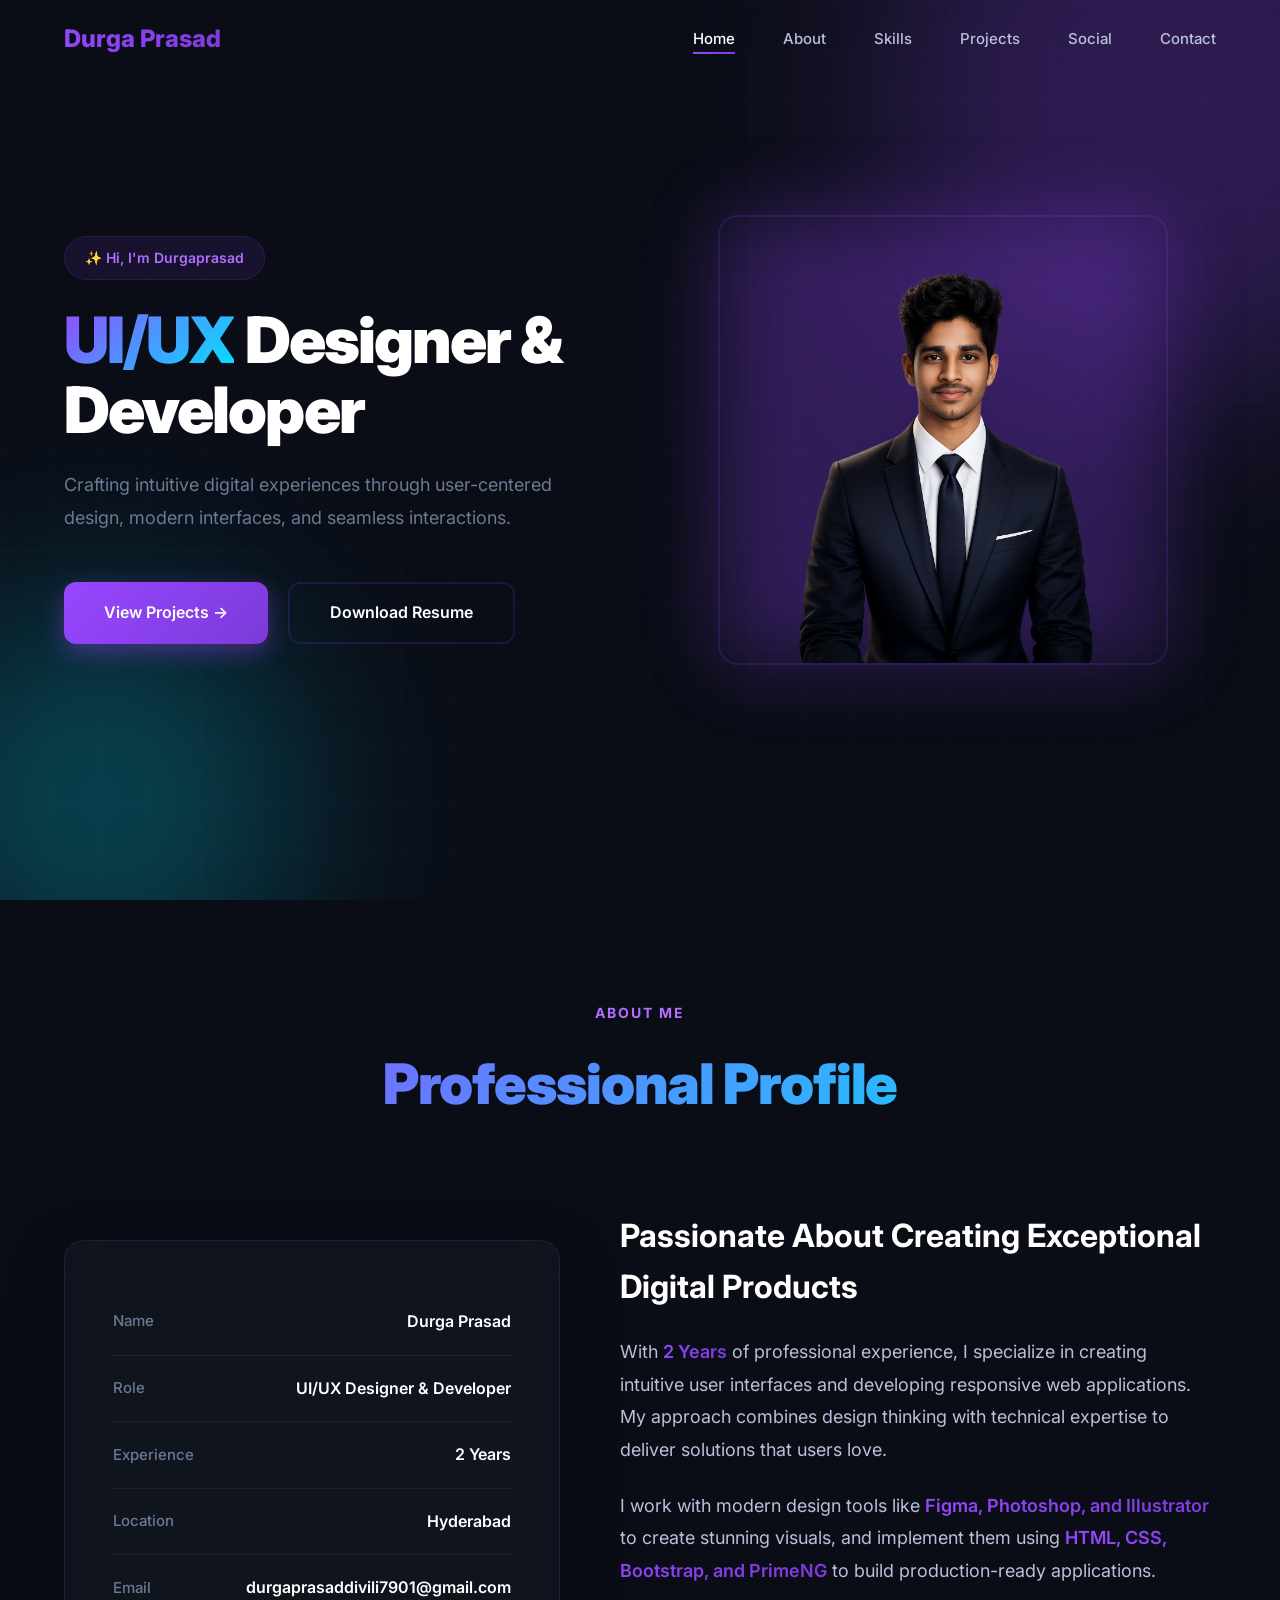
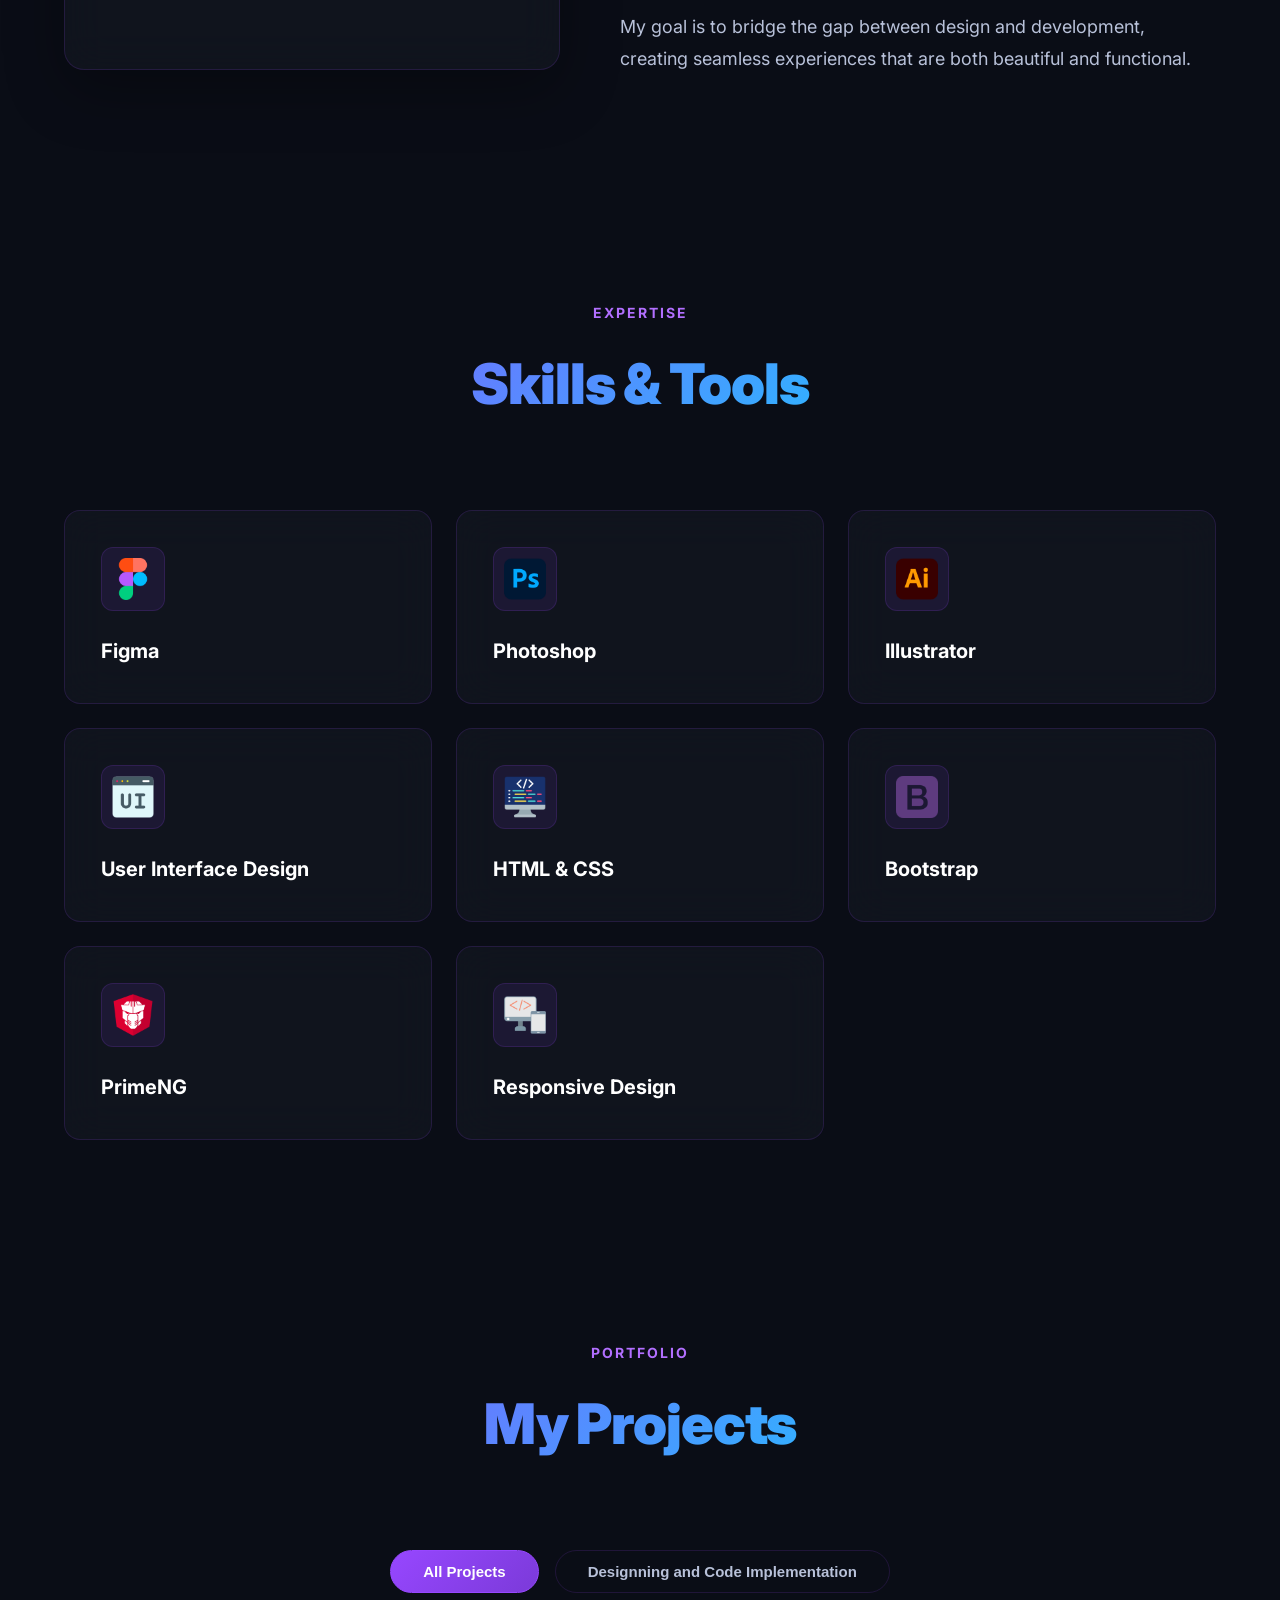
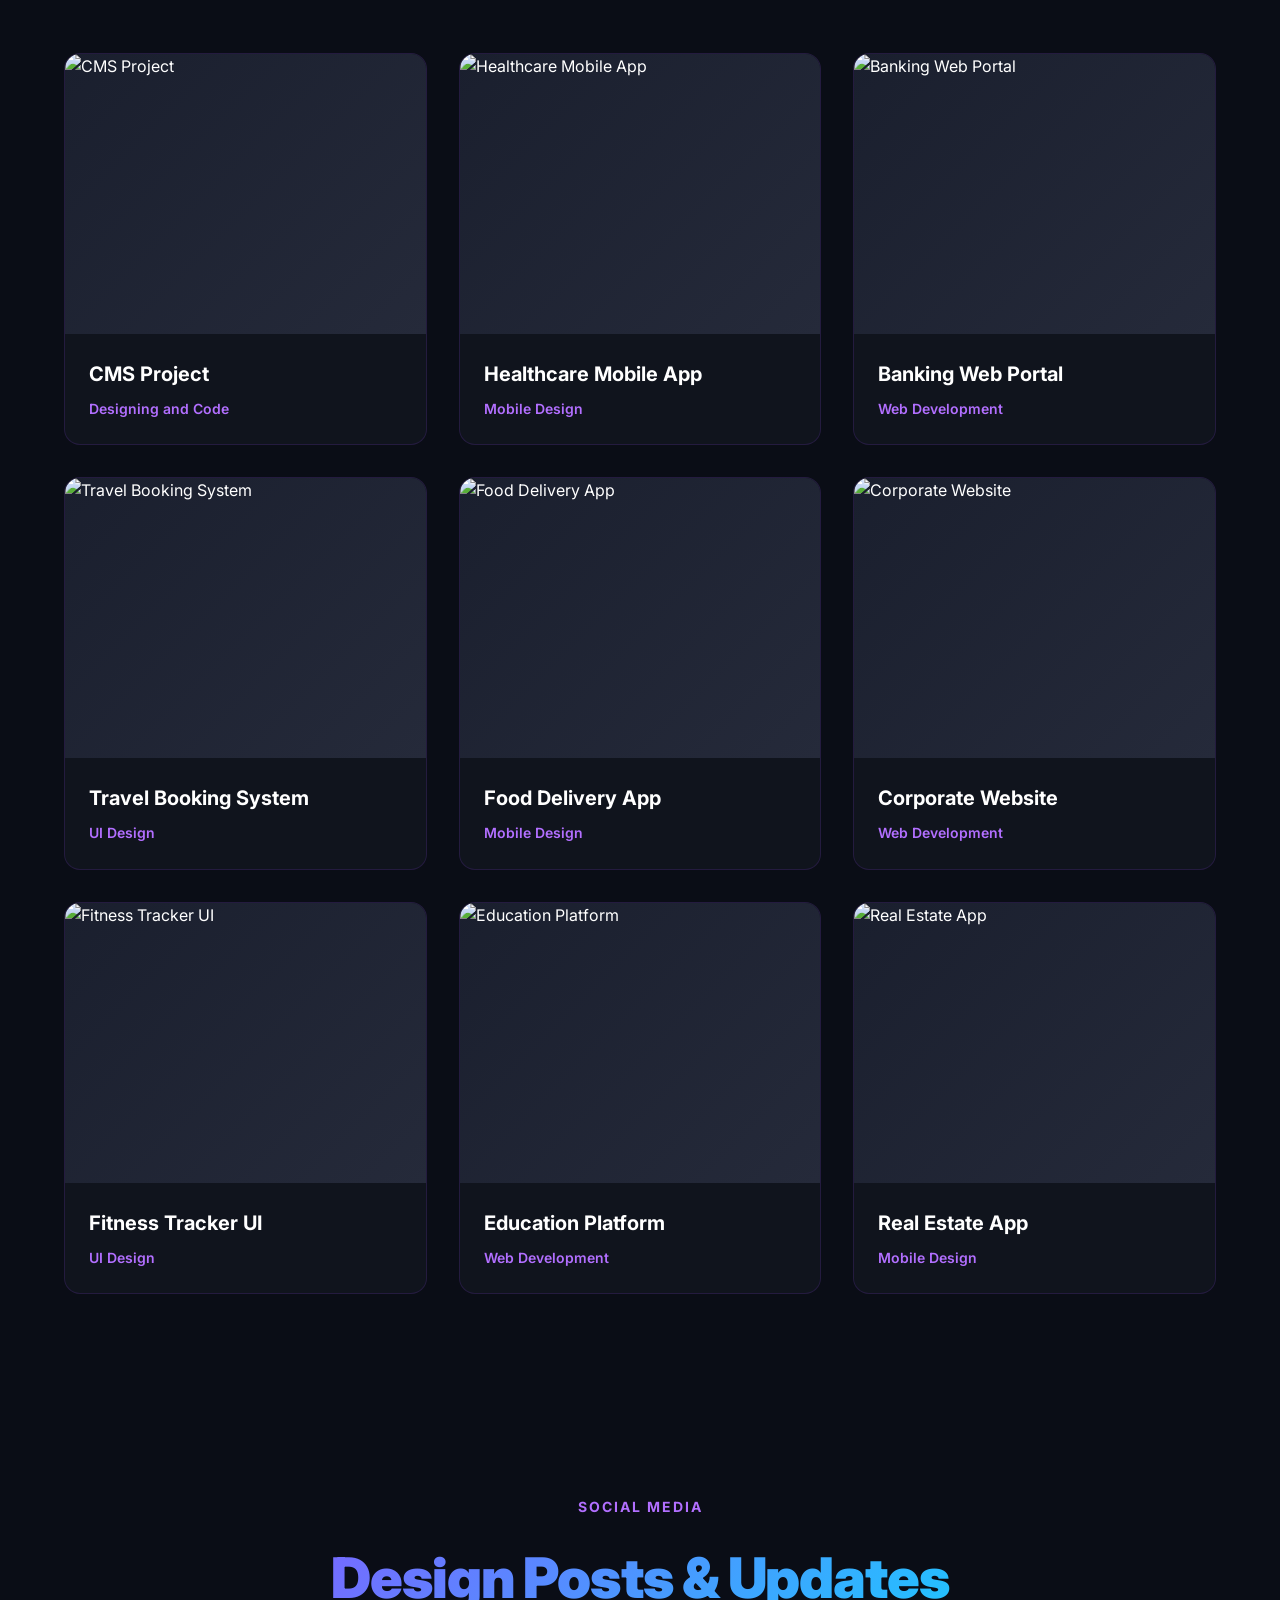
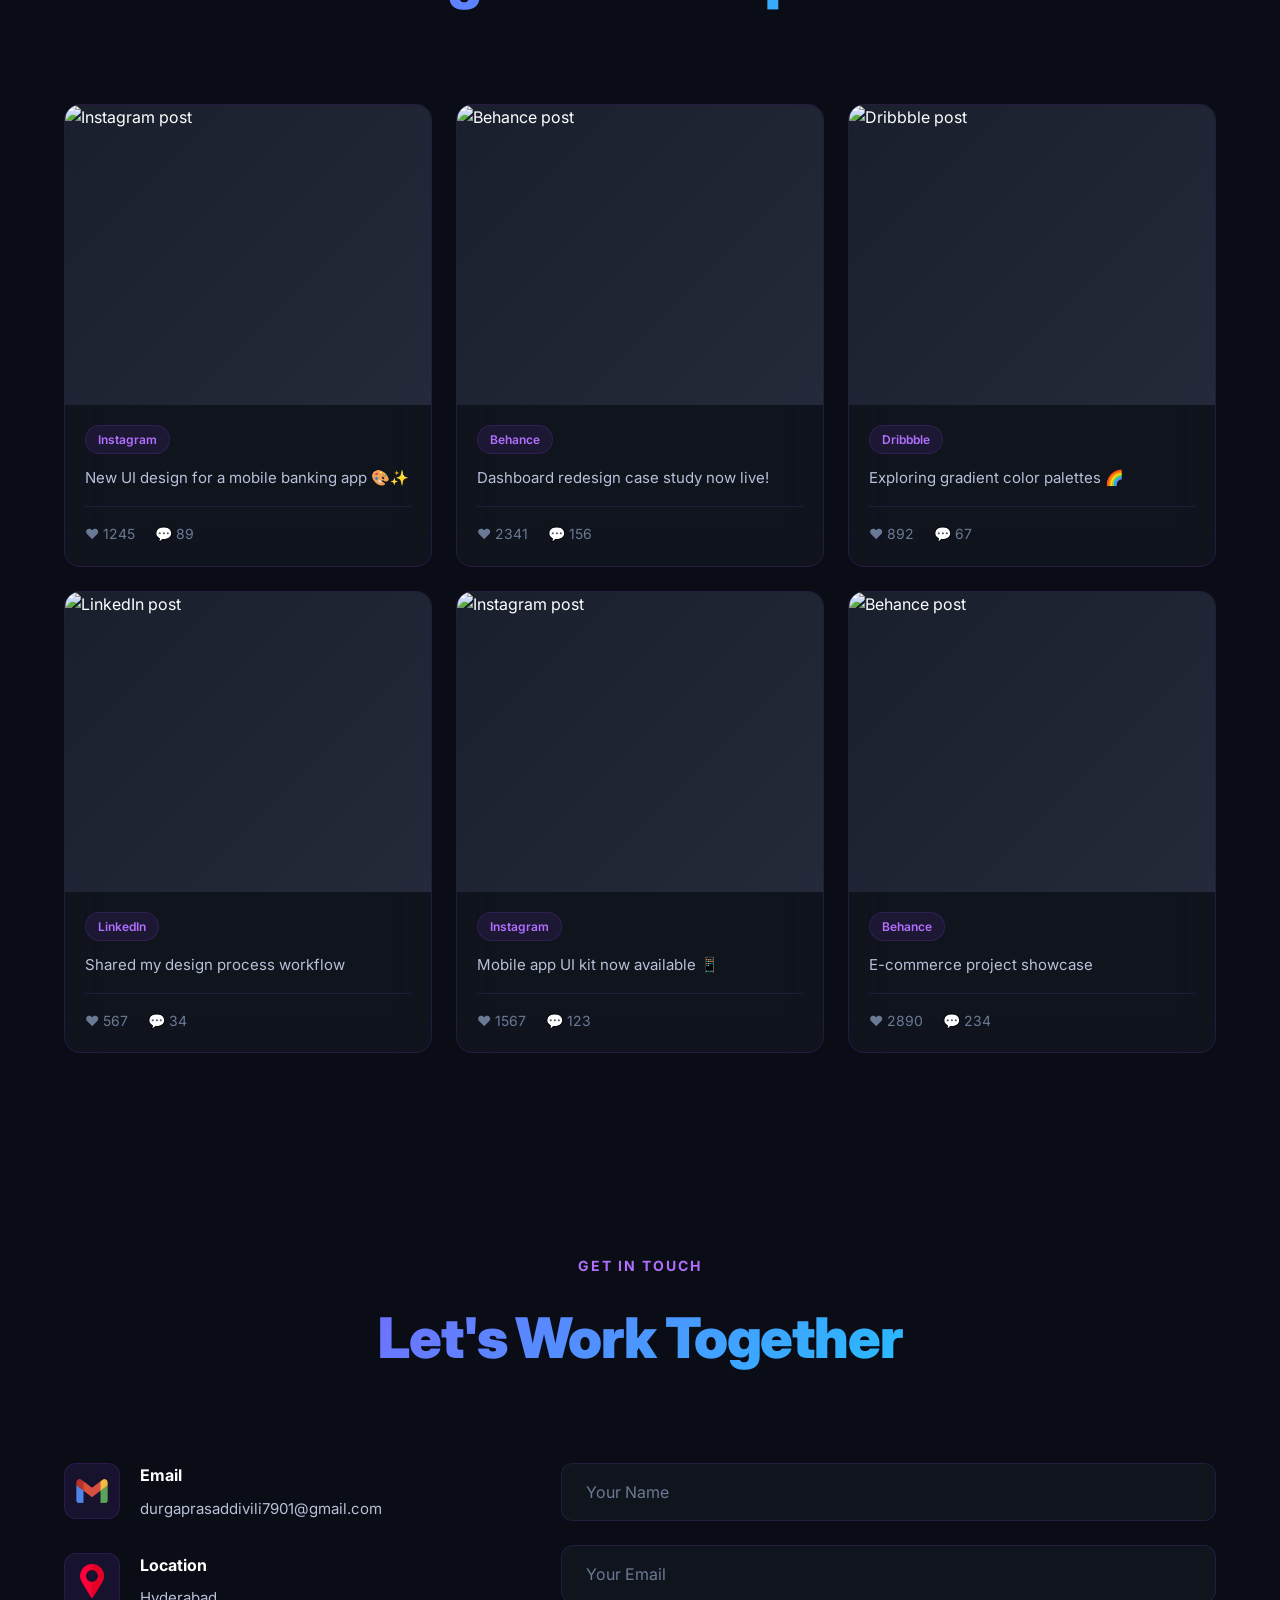
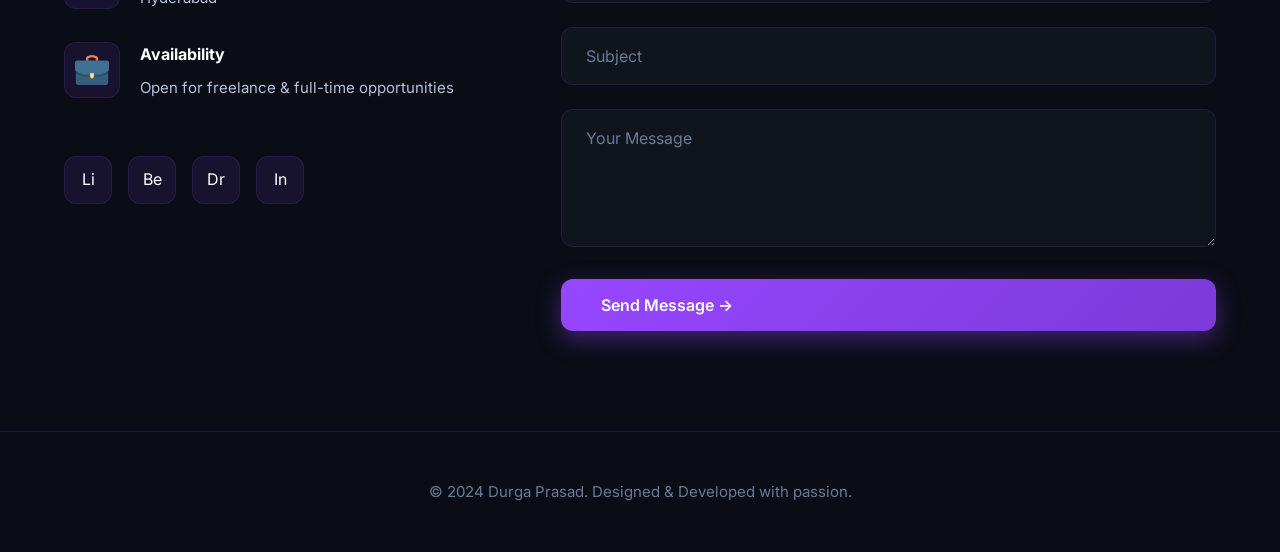
==== index.html @ 0a4126f3 "Rename portfolio.html to index.html" ====
<!DOCTYPE html>
<html lang="en">

<head>
    <meta charset="UTF-8">
    <meta name="viewport" content="width=device-width, initial-scale=1.0">
    <title>Durga Prasad - UI/UX Designer & Developer Portfolio</title>
    <link rel="preconnect" href="https://fonts.googleapis.com">
    <link rel="preconnect" href="https://fonts.gstatic.com" crossorigin>
    <link href="https://fonts.googleapis.com/css2?family=Inter:wght@300;400;500;600;700;800;900&display=swap"
        rel="stylesheet">
    <link rel="stylesheet" href="./Assets/CSS/styles.css">
</head>

<body>
    <!-- Navbar -->
    <nav class="navbar" id="navbar">
        <div class="container">
            <div class="nav-content">
                <a href="#home" class="logo">Durga Prasad</a>
                <ul class="nav-menu" id="navMenu">
                    <li><a href="#home" class="nav-link active">Home</a></li>
                    <li><a href="#about" class="nav-link">About</a></li>
                    <li><a href="#skills" class="nav-link">Skills</a></li>
                    <li><a href="#projects" class="nav-link">Projects</a></li>
                    <li><a href="#social" class="nav-link">Social</a></li>
                    <li><a href="#contact" class="nav-link">Contact</a></li>
                </ul>
                <button class="hamburger" id="hamburger">
                    <span></span>
                    <span></span>
                    <span></span>
                </button>
            </div>
        </div>
    </nav>

    <!-- Hero Section -->
    <section class="hero" id="home">
        <div class="hero-background">
            <div class="grid-bg"></div>
            <div class="glow-orb orb-1"></div>
            <div class="glow-orb orb-2"></div>
        </div>

        <div class="container">
            <div class="hero-content">
                <div class="hero-left">
                    <div class="hero-badge">
                        ✨ Hi, I'm Durgaprasad
                    </div>

                    <h1 class="hero-title">
                        <span class="title-line">
                            <label class="gradient-text">UI/UX</label>
                            <label>Designer &</label>
                        </span>

                        <span class="title-line">Developer</span>
                    </h1>

                    <!-- <p class="hero-subtitle">Crafting Beautiful Digital Experiences</p> -->

                    <p class="hero-description">
                        Crafting intuitive digital experiences through user-centered design, modern interfaces, and
                        seamless interactions.
                    </p>

                    <div class="hero-cta">
                        <a href="#projects" class="btn btn-primary">View Projects →</a>
                        <a href="./Assets/Pdfs/Durga_Prasad_UIUX_Resume_2Yrs.pdf" class="btn btn-secondary"
                            download>Download Resume</a>
                    </div>
                </div>

                <div class="hero-right">
                    <div class="hero-image-container">
                        <div class="hero-image-glow"></div>
                        <div class="hero-image">
                            <!-- <img src="https://images.unsplash.com/photo-1507003211169-0a1dd7228f2d?w=500&h=500&fit=crop"
                                alt="Durga Prasad"> -->
                            <img src="./Assets/Images/profile.png">
                        </div>
                    </div>
                </div>
            </div>
        </div>
    </section>

    <!-- About Section -->
    <section class="about" id="about">
        <div class="container">
            <div class="section-header">
                <span class="section-label">About Me</span>
                <h2 class="section-title">Professional Profile</h2>
            </div>

            <div class="about-grid">
                <div class="about-info fade-in">
                    <div class="info-item">
                        <span class="info-label">Name</span>
                        <span class="info-value">Durga Prasad</span>
                    </div>
                    <div class="info-item">
                        <span class="info-label">Role</span>
                        <span class="info-value">UI/UX Designer & Developer</span>
                    </div>
                    <div class="info-item">
                        <span class="info-label">Experience</span>
                        <span class="info-value">2 Years</span>
                    </div>
                    <div class="info-item">
                        <span class="info-label">Location</span>
                        <span class="info-value">Hyderabad</span>
                    </div>
                    <div class="info-item">
                        <span class="info-label">Email</span>
                        <span class="info-value">durgaprasaddivili7901@gmail.com</span>
                    </div>
                </div>

                <div class="about-content fade-in">
                    <h3>Passionate About Creating Exceptional Digital Products</h3>
                    <p>
                        With <span class="highlight-text">2 Years</span> of professional experience, I
                        specialize in creating
                        intuitive user interfaces and developing responsive web applications. My approach combines
                        design thinking with technical expertise to deliver solutions that users love.
                    </p>
                    <p>
                        I work with modern design tools like <span class="highlight-text">Figma, Photoshop, and
                            Illustrator</span>
                        to create stunning visuals, and implement them using <span class="highlight-text">HTML, CSS,
                            Bootstrap,
                            and PrimeNG</span> to build production-ready applications.
                    </p>
                    <p>
                        My goal is to bridge the gap between design and development, creating seamless experiences
                        that are both beautiful and functional.
                    </p>
                </div>
            </div>
        </div>
    </section>

    <!-- Skills Section -->
    <section class="skills" id="skills">
        <div class="container">
            <div class="section-header">
                <span class="section-label">Expertise</span>
                <h2 class="section-title">Skills & Tools</h2>
            </div>

            <div class="skills-grid">
                <div class="skill-card fade-in">
                    <div class="skill-icon">
                        <img src="./Assets/Images/figma.png">
                    </div>

                    <h3>Figma</h3>
                    <!-- <p class="skill-level">Advanced</p> -->
                </div>

                <div class="skill-card fade-in">
                    <div class="skill-icon">
                        <img src="./Assets/Images/photoshop.png">
                    </div>
                    <h3>Photoshop</h3>
                </div>

                <div class="skill-card fade-in">
                    <div class="skill-icon">
                        <img src="./Assets/Images/illustrator.png">
                    </div>
                    <h3>Illustrator</h3>
                </div>

                <div class="skill-card fade-in">
                    <div class="skill-icon">
                        <img src="./Assets/Images/ui-design.png">
                    </div>
                    <h3>User Interface Design</h3>
                </div>

                <div class="skill-card fade-in">
                    <div class="skill-icon">
                        <img src="./Assets/Images/programming.png">
                    </div>
                    <h3>HTML & CSS</h3>
                </div>

                <div class="skill-card fade-in">
                    <div class="skill-icon">
                        <img src="./Assets/Images/bootstrap.png">
                    </div>
                    <h3>Bootstrap</h3>
                </div>

                <div class="skill-card fade-in">
                    <div class="skill-icon">
                        <img src="./Assets/Images/primeng-logo.png">
                    </div>
                    <h3>PrimeNG</h3>
                </div>

                <div class="skill-card fade-in">
                    <div class="skill-icon">
                        <img src="./Assets/Images/responsive-design.png">
                    </div>
                    <h3>Responsive Design</h3>

                </div>
            </div>
        </div>
    </section>

    <!-- Projects Section -->
    <section class="projects" id="projects">
        <div class="container">
            <div class="section-header">
                <span class="section-label">Portfolio</span>
                <h2 class="section-title">My Projects</h2>
            </div>

            <div class="projects-tabs">
                <button class="tab-btn active" data-filter="all">All Projects</button>
                <button class="tab-btn" data-filter="ui">Designning and Code Implementation</button>
                <!-- <button class="tab-btn" data-filter="web">Web Development</button>
                <button class="tab-btn" data-filter="mobile">Mobile Design</button> -->
            </div>

            <div class="projects-grid" id="projectsGrid">
                <!-- Project items will be generated by JavaScript -->
            </div>
        </div>
    </section>

    <!-- Social Media Section -->
    <section class="social" id="social">
        <div class="container">
            <div class="section-header">
                <span class="section-label">Social Media</span>
                <h2 class="section-title">Design Posts & Updates</h2>
            </div>

            <div class="social-grid" id="socialGrid">
                <!-- Social posts will be generated by JavaScript -->
            </div>
        </div>
    </section>

    <!-- Contact Section -->
    <section class="contact" id="contact">
        <div class="container">
            <div class="section-header">
                <span class="section-label">Get in Touch</span>
                <h2 class="section-title">Let's Work Together</h2>
            </div>

            <div class="contact-grid">
                <div class="contact-info fade-in">
                    <div class="contact-item">
                        <div class="contact-icon">
                            <img src="./Assets/Images/communication.png">
                        </div>
                        <div>
                            <h4>Email</h4>
                            <p>durgaprasaddivili7901@gmail.com</p>
                        </div>
                    </div>

                    <div class="contact-item">
                        <div class="contact-icon">
                            <img src="./Assets/Images/placeholder.png">
                        </div>
                        <div>
                            <h4>Location</h4>
                            <p>Hyderabad</p>
                        </div>
                    </div>

                    <div class="contact-item">
                        <div class="contact-icon">
                            <img src="./Assets/Images/suitcase.png">
                        </div>
                        <div>
                            <h4>Availability</h4>
                            <p>Open for freelance & full-time opportunities</p>
                        </div>
                    </div>

                    <div class="social-links">
                        <a href="#" class="social-link" title="LinkedIn">Li</a>
                        <a href="#" class="social-link" title="Behance">Be</a>
                        <a href="#" class="social-link" title="Dribbble">Dr</a>
                        <a href="#" class="social-link" title="Instagram">In</a>
                    </div>
                </div>

                <form class="contact-form fade-in">
                    <div class="form-group">
                        <input type="text" placeholder="Your Name" required>
                    </div>
                    <div class="form-group">
                        <input type="email" placeholder="Your Email" required>
                    </div>
                    <div class="form-group">
                        <input type="text" placeholder="Subject">
                    </div>
                    <div class="form-group">
                        <textarea placeholder="Your Message" rows="5" required></textarea>
                    </div>
                    <button type="submit" class="btn btn-primary">Send Message →</button>
                </form>
            </div>
        </div>
    </section>

    <!-- Footer -->
    <footer class="footer">
        <div class="container">
            <p>© 2024 Durga Prasad. Designed & Developed with passion.</p>
        </div>
    </footer>

    <!-- Modal Lightbox -->
    <div class="modal" id="modal">
        <div class="modal-content">
            <div class="modal-close" id="modalClose">×</div>
            <div class="modal-prev modal-nav" id="modalPrev">‹</div>
            <div class="modal-next modal-nav" id="modalNext">›</div>
            <img src="" alt="Project Image" class="modal-image" id="modalImage">
            <div class="modal-info">
                <h3 class="modal-title" id="modalTitle"></h3>
                <p class="modal-description" id="modalDescription"></p>
            </div>
        </div>
    </div>

    <script>
        // Projects data with dummy images
        const projects = [
            {
                title: "CMS Project",
                category: "Designing and Code",
                filter: "ui",
                image: "https://images.unsplash.com/photo-1460925895917-afdab827c52f?w=800&h=600&fit=crop",
                description: "Modern dashboard design for e-commerce analytics platform"
            },
            {
                title: "Healthcare Mobile App",
                category: "Mobile Design",
                filter: "mobile",
                image: "https://images.unsplash.com/photo-1576091160399-112ba8d25d1d?w=800&h=600&fit=crop",
                description: "Patient management mobile application with intuitive UI"
            },
            {
                title: "Banking Web Portal",
                category: "Web Development",
                filter: "web",
                image: "https://images.unsplash.com/photo-1563986768609-322da13575f3?w=800&h=600&fit=crop",
                description: "Secure banking portal with responsive design"
            },
            {
                title: "Travel Booking System",
                category: "UI Design",
                filter: "ui",
                image: "https://images.unsplash.com/photo-1488646953014-85cb44e25828?w=800&h=600&fit=crop",
                description: "Complete travel booking platform UI/UX design"
            },
            {
                title: "Food Delivery App",
                category: "Mobile Design",
                filter: "mobile",
                image: "https://images.unsplash.com/photo-1504674900247-0877df9cc836?w=800&h=600&fit=crop",
                description: "Food ordering mobile app with smooth user experience"
            },
            {
                title: "Corporate Website",
                category: "Web Development",
                filter: "web",
                image: "https://images.unsplash.com/photo-1497366216548-37526070297c?w=800&h=600&fit=crop",
                description: "Modern corporate website built with Bootstrap"
            },
            {
                title: "Fitness Tracker UI",
                category: "UI Design",
                filter: "ui",
                image: "https://images.unsplash.com/photo-1517836357463-d25dfeac3438?w=800&h=600&fit=crop",
                description: "Fitness tracking application interface design"
            },
            {
                title: "Education Platform",
                category: "Web Development",
                filter: "web",
                image: "https://images.unsplash.com/photo-1503676260728-1c00da094a0b?w=800&h=600&fit=crop",
                description: "Online learning platform with PrimeNG components"
            },
            {
                title: "Real Estate App",
                category: "Mobile Design",
                filter: "mobile",
                image: "https://images.unsplash.com/photo-1560518883-ce09059eeffa?w=800&h=600&fit=crop",
                description: "Property listing mobile application design"
            }
        ];

        // Social media posts data
        const socialPosts = [
            {
                platform: "Instagram",
                text: "New UI design for a mobile banking app 🎨✨",
                image: "https://images.unsplash.com/photo-1551288049-bebda4e38f71?w=600&h=600&fit=crop",
                likes: 1245,
                comments: 89
            },
            {
                platform: "Behance",
                text: "Dashboard redesign case study now live!",
                image: "https://images.unsplash.com/photo-1551650975-87deedd944c3?w=600&h=600&fit=crop",
                likes: 2341,
                comments: 156
            },
            {
                platform: "Dribbble",
                text: "Exploring gradient color palettes 🌈",
                image: "https://images.unsplash.com/photo-1558618666-fcd25c85cd64?w=600&h=600&fit=crop",
                likes: 892,
                comments: 67
            },
            {
                platform: "LinkedIn",
                text: "Shared my design process workflow",
                image: "https://images.unsplash.com/photo-1542744173-8e7e53415bb0?w=600&h=600&fit=crop",
                likes: 567,
                comments: 34
            },
            {
                platform: "Instagram",
                text: "Mobile app UI kit now available 📱",
                image: "https://images.unsplash.com/photo-1512941937669-90a1b58e7e9c?w=600&h=600&fit=crop",
                likes: 1567,
                comments: 123
            },
            {
                platform: "Behance",
                text: "E-commerce project showcase",
                image: "https://images.unsplash.com/photo-1563013544-824ae1b704d3?w=600&h=600&fit=crop",
                likes: 2890,
                comments: 234
            }
        ];

        // Generate projects
        const projectsGrid = document.getElementById('projectsGrid');
        projects.forEach((project, index) => {
            const projectItem = document.createElement('div');
            projectItem.className = `project-item fade-in ${project.filter}`;
            projectItem.innerHTML = `
                <div class="project-image">
                    <img src="${project.image}" alt="${project.title}">
                    <div class="project-overlay">
                        <span style="color: white; font-size: 14px; font-weight: 600;">Click to view</span>
                    </div>
                </div>
                <div class="project-info">
                    <h3 class="project-title">${project.title}</h3>
                    <p class="project-category">${project.category}</p>
                </div>
            `;
            projectItem.onclick = () => openModal(project.image, project.title, project.description, 'projects', index);
            projectsGrid.appendChild(projectItem);
        });

        // Generate social posts
        const socialGrid = document.getElementById('socialGrid');
        socialPosts.forEach((post, index) => {
            const socialPost = document.createElement('div');
            socialPost.className = 'social-post fade-in';
            socialPost.innerHTML = `
                <div class="social-image">
                    <img src="${post.image}" alt="${post.platform} post">
                </div>
                <div class="social-content">
                    <span class="social-platform">${post.platform}</span>
                    <p class="social-text">${post.text}</p>
                    <div class="social-stats">
                        <span class="stat-item">❤️ ${post.likes}</span>
                        <span class="stat-item">💬 ${post.comments}</span>
                    </div>
                </div>
            `;
            socialPost.onclick = () => openModal(post.image, post.platform + ' Post', post.text, 'social', index);
            socialGrid.appendChild(socialPost);
        });

        // Filter projects
        const tabButtons = document.querySelectorAll('.tab-btn');
        tabButtons.forEach(btn => {
            btn.addEventListener('click', () => {
                const filter = btn.dataset.filter;

                tabButtons.forEach(b => b.classList.remove('active'));
                btn.classList.add('active');

                const projectItems = document.querySelectorAll('.project-item');
                projectItems.forEach(item => {
                    if (filter === 'all' || item.classList.contains(filter)) {
                        item.style.display = 'block';
                    } else {
                        item.style.display = 'none';
                    }
                });
            });
        });

        // Modal functionality
        const modal = document.getElementById('modal');
        const modalImage = document.getElementById('modalImage');
        const modalTitle = document.getElementById('modalTitle');
        const modalDescription = document.getElementById('modalDescription');
        const modalClose = document.getElementById('modalClose');
        const modalPrev = document.getElementById('modalPrev');
        const modalNext = document.getElementById('modalNext');

        let currentGallery = [];
        let currentIndex = 0;
        let currentType = '';

        function openModal(image, title, description, type, index) {
            currentType = type;
            currentIndex = index;
            currentGallery = type === 'projects' ? projects : socialPosts;

            modalImage.src = image;
            modalTitle.textContent = title;
            modalDescription.textContent = description;
            modal.classList.add('active');
            document.body.style.overflow = 'hidden';
        }

        function closeModal() {
            modal.classList.remove('active');
            document.body.style.overflow = 'auto';
        }

        function navigateModal(direction) {
            currentIndex += direction;
            if (currentIndex < 0) currentIndex = currentGallery.length - 1;
            if (currentIndex >= currentGallery.length) currentIndex = 0;

            const item = currentGallery[currentIndex];
            if (currentType === 'projects') {
                modalImage.src = item.image;
                modalTitle.textContent = item.title;
                modalDescription.textContent = item.description;
            } else {
                modalImage.src = item.image;
                modalTitle.textContent = item.platform + ' Post';
                modalDescription.textContent = item.text;
            }
        }

        modalClose.addEventListener('click', closeModal);
        modalPrev.addEventListener('click', () => navigateModal(-1));
        modalNext.addEventListener('click', () => navigateModal(1));

        modal.addEventListener('click', (e) => {
            if (e.target === modal) closeModal();
        });

        // Keyboard navigation
        document.addEventListener('keydown', (e) => {
            if (modal.classList.contains('active')) {
                if (e.key === 'Escape') closeModal();
                if (e.key === 'ArrowLeft') navigateModal(-1);
                if (e.key === 'ArrowRight') navigateModal(1);
            }
        });

        // Navbar scroll effect
        const navbar = document.getElementById('navbar');
        window.addEventListener('scroll', () => {
            if (window.scrollY > 50) {
                navbar.classList.add('scrolled');
            } else {
                navbar.classList.remove('scrolled');
            }
        });

        // Mobile menu
        const hamburger = document.getElementById('hamburger');
        const navMenu = document.getElementById('navMenu');

        hamburger.addEventListener('click', () => {
            navMenu.classList.toggle('active');
        });

        document.querySelectorAll('.nav-link').forEach(link => {
            link.addEventListener('click', () => {
                navMenu.classList.remove('active');
            });
        });

        // Active section highlighting
        const sections = document.querySelectorAll('section[id]');
        const navLinks = document.querySelectorAll('.nav-link');

        window.addEventListener('scroll', () => {
            let current = '';
            sections.forEach(section => {
                const sectionTop = section.offsetTop;
                if (window.pageYOffset >= sectionTop - 100) {
                    current = section.getAttribute('id');
                }
            });

            navLinks.forEach(link => {
                link.classList.remove('active');
                if (link.getAttribute('href') === `#${current}`) {
                    link.classList.add('active');
                }
            });
        });

        // Intersection Observer
        const observerOptions = {
            threshold: 0.1,
            rootMargin: '0px 0px -50px 0px'
        };

        const observer = new IntersectionObserver((entries) => {
            entries.forEach(entry => {
                if (entry.isIntersecting) {
                    entry.target.classList.add('visible');
                }
            });
        }, observerOptions);

        document.querySelectorAll('.fade-in').forEach(el => {
            observer.observe(el);
        });

        // Form submission
        document.querySelector('.contact-form').addEventListener('submit', (e) => {
            e.preventDefault();
            const btn = e.target.querySelector('.btn-primary');
            const originalText = btn.textContent;

            btn.textContent = 'Sending...';
            btn.style.opacity = '0.7';

            setTimeout(() => {
                btn.textContent = 'Message Sent! ✓';
                e.target.reset();

                setTimeout(() => {
                    btn.textContent = originalText;
                    btn.style.opacity = '1';
                }, 3000);
            }, 1500);
        });

        // Smooth scroll
        document.querySelectorAll('a[href^="#"]').forEach(anchor => {
            anchor.addEventListener('click', function (e) {
                e.preventDefault();
                const target = document.querySelector(this.getAttribute('href'));
                if (target) {
                    target.scrollIntoView({
                        behavior: 'smooth',
                        block: 'start'
                    });
                }
            });
        });
    </script>
</body>

</html>
---- Assets/CSS/styles.css ----
* {
    margin: 0;
    padding: 0;
    box-sizing: border-box;
}

:root {
    --bg-primary: #0A0D16;
    --bg-secondary: #0F1320;
    --bg-card: #151923;
    --primary: #9747FF;
    --primary-dark: #7B3AD9;
    --primary-light: #B26FFF;
    --accent: #00E5FF;
    --gradient-1: linear-gradient(135deg, #9747FF 0%, #7B3AD9 100%);
    --gradient-2: linear-gradient(135deg, #9747FF 0%, #00E5FF 100%);
    --text-primary: #FFFFFF;
    --text-secondary: #B8C1D9;
    --text-muted: #6B7A94;
    --border: rgba(151, 71, 255, 0.15);
    --glow: rgba(151, 71, 255, 0.4);
}

html {
    scroll-behavior: smooth;
}

body {
    font-family: 'Inter', -apple-system, BlinkMacSystemFont, 'Segoe UI', sans-serif;
    background: var(--bg-primary);
    color: var(--text-primary);
    line-height: 1.6;
    overflow-x: hidden;
}

.container {
    max-width: 1200px;
    margin: 0 auto;
    padding: 0 24px;
}

/* Navbar */
.navbar {
    position: fixed;
    top: 0;
    left: 0;
    right: 0;
    z-index: 1000;
    transition: all 0.4s cubic-bezier(0.4, 0, 0.2, 1);
    padding: 20px 0;
}

.navbar.scrolled {
    background: rgba(10, 13, 22, 0.95);
    backdrop-filter: blur(20px);
    border-bottom: 1px solid var(--border);
    box-shadow: 0 4px 30px rgba(0, 0, 0, 0.5);
    padding: 16px 0;
}

.nav-content {
    display: flex;
    justify-content: space-between;
    align-items: center;
}

.logo {
    font-size: 24px;
    font-weight: 800;
    background: var(--gradient-1);
    -webkit-background-clip: text;
    -webkit-text-fill-color: transparent;
    background-clip: text;
    text-decoration: none;
}

.nav-menu {
    display: flex;
    list-style: none;
    gap: 48px;
}

.nav-link {
    color: var(--text-secondary);
    text-decoration: none;
    font-weight: 500;
    font-size: 15px;
    position: relative;
    transition: color 0.3s;
}

.nav-link::after {
    content: '';
    position: absolute;
    bottom: -6px;
    left: 0;
    width: 0;
    height: 2px;
    background: var(--gradient-1);
    transition: width 0.3s;
}

.nav-link:hover,
.nav-link.active {
    color: var(--text-primary);
}

.nav-link:hover::after,
.nav-link.active::after {
    width: 100%;
}

.hamburger {
    display: none;
    flex-direction: column;
    gap: 5px;
    background: none;
    border: none;
    cursor: pointer;
    padding: 8px;
}

.hamburger span {
    width: 24px;
    height: 2px;
    background: var(--text-primary);
    transition: all 0.3s;
    border-radius: 2px;
}

/* Hero Section */
.hero {
    min-height: 100vh;
    display: flex;
    align-items: center;
    position: relative;
    padding-top: 80px;
    overflow: hidden;
}

.hero-background {
    position: absolute;
    top: 0;
    left: 0;
    right: 0;
    bottom: 0;
    z-index: 0;
}

.grid-bg {
    position: absolute;
    width: 100%;
    height: 100%;
    background-image:
        linear-gradient(rgba(151, 71, 255, 0.03) 1px, transparent 1px),
        linear-gradient(90deg, rgba(151, 71, 255, 0.03) 1px, transparent 1px);
    background-size: 50px 50px;
    animation: gridMove 20s linear infinite;
}

@keyframes gridMove {
    0% {
        transform: translate(0, 0);
    }

    100% {
        transform: translate(50px, 50px);
    }
}

.glow-orb {
    position: absolute;
    border-radius: 50%;
    filter: blur(100px);
    opacity: 0.25;
    animation: float 25s ease-in-out infinite;
}

.orb-1 {
    width: 600px;
    height: 600px;
    background: var(--primary);
    top: -200px;
    right: -200px;
}

.orb-2 {
    width: 400px;
    height: 400px;
    background: var(--accent);
    bottom: -100px;
    left: -100px;
    animation-delay: -12s;
}

@keyframes float {

    0%,
    100% {
        transform: translate(0, 0) scale(1);
    }

    33% {
        transform: translate(50px, -50px) scale(1.1);
    }

    66% {
        transform: translate(-30px, 30px) scale(0.9);
    }
}

.hero-content {
    position: relative;
    z-index: 1;
    display: grid;
    grid-template-columns: 1fr 1fr;
    gap: 60px;
    align-items: center;
    margin: 36px 0px;
}

.hero-left {
    text-align: left;
}

.hero-right {
    position: relative;
    display: flex;
    align-items: center;
    justify-content: center;
}

.hero-image-container {
    position: relative;
    width: 100%;
    max-width: 450px;
    aspect-ratio: 1;
    display: flex;
    align-items: center;
    justify-content: center;
}

.hero-image-glow {
    position: absolute;
    width: 100%;
    height: 100%;
    background: var(--gradient-1);
    border-radius: 20px;
    filter: blur(40px);
    opacity: 0.3;
    animation: pulse 4s ease-in-out infinite;
}

@keyframes pulse {

    0%,
    100% {
        transform: scale(1);
        opacity: 0.3;
    }

    50% {
        transform: scale(1.1);
        opacity: 0.5;
    }
}

.hero-image {
    position: relative;
    z-index: 1;
    width: 100%;
    height: 100%;
    /* background: linear-gradient(135deg, rgba(151, 71, 255, 0.1), rgba(0, 229, 255, 0.1)); */
    border: 2px solid var(--border);
    border-radius: 20px;
    overflow: hidden;
    display: flex;
    align-items: center;
    justify-content: center;
    /* box-shadow: 0 20px 60px rgba(151, 71, 255, 0.2); */
}

.hero-image img {
    width: 100%;
    height: 100%;
    object-fit: contain;
}

.hero-image-placeholder {
    font-size: 150px;
    opacity: 0.3;
}

.hero-badge {
    text-align: left;
}

.hero-badge {
    display: inline-flex;
    align-items: center;
    gap: 8px;
    padding: 10px 20px;
    background: rgba(151, 71, 255, 0.1);
    border: 1px solid var(--border);
    border-radius: 50px;
    font-size: 14px;
    font-weight: 600;
    color: var(--primary-light);
    margin-bottom: 24px;
    backdrop-filter: blur(10px);
    opacity: 0;
    animation: fadeInUp 0.8s ease forwards;
}

.hero-title {
    font-size: 64px;
    font-weight: 900;
    line-height: 1.1;
    margin-bottom: 24px;
    letter-spacing: -0.03em;
}

.hero-title .gradient-text {
    background: var(--gradient-2);
    -webkit-background-clip: text;
    -webkit-text-fill-color: transparent;
    background-clip: text;
}

.title-line {
    opacity: 0;
    animation: fadeInUp 0.8s ease forwards;
}

.title-line:nth-child(1) {
    animation-delay: 0.2s;
}

.title-line:nth-child(2) {
    animation-delay: 0.3s;
}

.title-line:nth-child(3) {
    animation-delay: 0.4s;
}

.hero-subtitle {
    font-size: 24px;
    color: var(--text-secondary);
    margin-bottom: 20px;
    font-weight: 500;
    opacity: 0;
    animation: fadeInUp 0.8s ease forwards 0.5s;
}

.hero-description {
    font-size: 18px;
    color: var(--text-muted);
    line-height: 1.8;
    max-width: 700px;
    margin: 0 auto 48px;
    opacity: 0;
    animation: fadeInUp 0.8s ease forwards 0.6s;
}

@keyframes fadeInUp {
    from {
        opacity: 0;
        transform: translateY(30px);
    }

    to {
        opacity: 1;
        transform: translateY(0);
    }
}

.hero-cta {
    display: flex;
    gap: 20px;
    flex-wrap: wrap;
    opacity: 0;
    animation: fadeInUp 0.8s ease forwards 0.7s;
}

.btn {
    padding: 16px 40px;
    border-radius: 12px;
    font-size: 16px;
    font-weight: 600;
    text-decoration: none;
    display: inline-flex;
    align-items: center;
    gap: 10px;
    transition: all 0.3s cubic-bezier(0.4, 0, 0.2, 1);
    cursor: pointer;
    border: none;
    font-family: inherit;
}

.btn-primary {
    background: var(--gradient-1);
    color: white;
    box-shadow: 0 8px 24px rgba(151, 71, 255, 0.4);
}

.btn-primary:hover {
    transform: translateY(-2px);
    box-shadow: 0 12px 32px rgba(151, 71, 255, 0.5);
}

.btn-secondary {
    background: transparent;
    border: 2px solid var(--border);
    color: var(--text-primary);
    backdrop-filter: blur(10px);
}

.btn-secondary:hover {
    background: rgba(151, 71, 255, 0.1);
    border-color: var(--primary);
    transform: translateY(-2px);
}

/* Section Styles */
section {
    padding: 100px 0;
    position: relative;
}

.section-header {
    text-align: center;
    margin-bottom: 80px;
}

.section-label {
    display: inline-block;
    font-size: 14px;
    font-weight: 700;
    color: var(--primary-light);
    text-transform: uppercase;
    letter-spacing: 2px;
    margin-bottom: 16px;
}

.section-title {
    font-size: 56px;
    font-weight: 900;
    letter-spacing: -0.02em;
    background: var(--gradient-2);
    -webkit-background-clip: text;
    -webkit-text-fill-color: transparent;
    background-clip: text;
}

/* About Section */
.about-grid {
    display: grid;
    grid-template-columns: 1fr 1.2fr;
    gap: 60px;
    align-items: center;
}

.about-info {
    background: rgba(21, 25, 35, 0.6);
    backdrop-filter: blur(20px);
    border: 1px solid var(--border);
    border-radius: 20px;
    padding: 48px;
    box-shadow: 0 20px 60px rgba(0, 0, 0, 0.3);
}

.info-item {
    display: flex;
    justify-content: space-between;
    padding: 20px 0;
    border-bottom: 1px solid var(--border);
}

.info-item:last-child {
    border-bottom: none;
}

.info-label {
    font-size: 15px;
    color: var(--text-muted);
    font-weight: 500;
}

.info-value {
    font-size: 16px;
    color: var(--text-primary);
    font-weight: 600;
}

.about-content h3 {
    font-size: 32px;
    margin-bottom: 24px;
    color: var(--text-primary);
}

.about-content p {
    font-size: 18px;
    line-height: 1.8;
    color: var(--text-secondary);
    margin-bottom: 24px;
}

.highlight-text {
    background: var(--gradient-1);
    -webkit-background-clip: text;
    -webkit-text-fill-color: transparent;
    background-clip: text;
    font-weight: 600;
}

/* Skills Section */
.skills-grid {
    display: grid;
    grid-template-columns: repeat(auto-fit, minmax(280px, 1fr));
    gap: 24px;
}

.skill-card {
    background: rgba(21, 25, 35, 0.6);
    backdrop-filter: blur(20px);
    border: 1px solid var(--border);
    border-radius: 16px;
    padding: 36px;
    transition: all 0.4s cubic-bezier(0.4, 0, 0.2, 1);
    position: relative;
    overflow: hidden;
}

.skill-card::before {
    content: '';
    position: absolute;
    top: 0;
    left: 0;
    right: 0;
    height: 3px;
    background: var(--gradient-1);
    opacity: 0;
    transition: opacity 0.4s;
}

.skill-card:hover {
    transform: translateY(-8px);
    border-color: var(--primary);
    box-shadow: 0 20px 60px rgba(151, 71, 255, 0.3);
}

.skill-card:hover::before {
    opacity: 1;
}

.skill-icon {
    width: 64px;
    height: 64px;
    background: rgba(151, 71, 255, 0.1);
    border-radius: 12px;
    display: flex;
    align-items: center;
    justify-content: center;
    font-size: 32px;
    margin-bottom: 24px;
    border: 1px solid var(--border);
    padding: 10px;
}

.skill-icon img{
    height: 100%;
}

.skill-card h3 {
    font-size: 20px;
    font-weight: 700;
}

.skill-level {
    font-size: 14px;
    color: var(--primary-light);
    font-weight: 600;
}

/* Projects Gallery */
.projects-tabs {
    display: flex;
    justify-content: center;
    gap: 16px;
    margin-bottom: 60px;
    flex-wrap: wrap;
}

.tab-btn {
    padding: 12px 32px;
    background: transparent;
    border: 1px solid var(--border);
    border-radius: 50px;
    color: var(--text-secondary);
    font-size: 15px;
    font-weight: 600;
    cursor: pointer;
    transition: all 0.3s;
}

.tab-btn.active {
    background: var(--gradient-1);
    color: white;
    border-color: var(--primary);
}

.tab-btn:hover:not(.active) {
    background: rgba(151, 71, 255, 0.1);
    border-color: var(--primary);
    color: var(--text-primary);
}

.projects-grid {
    display: grid;
    grid-template-columns: repeat(auto-fill, minmax(350px, 1fr));
    gap: 32px;
}

.project-item {
    position: relative;
    border-radius: 16px;
    overflow: hidden;
    cursor: pointer;
    transition: all 0.4s;
    background: rgba(21, 25, 35, 0.6);
    border: 1px solid var(--border);
}

.project-item:hover {
    transform: translateY(-8px);
    box-shadow: 0 20px 60px rgba(151, 71, 255, 0.3);
}

.project-image {
    width: 100%;
    height: 280px;
    background: linear-gradient(135deg, #1a1f2e 0%, #252a3a 100%);
    display: flex;
    align-items: center;
    justify-content: center;
    position: relative;
    overflow: hidden;
}

.project-image img {
    width: 100%;
    height: 100%;
    object-fit: cover;
    transition: transform 0.4s;
}

.project-item:hover .project-image img {
    transform: scale(1.05);
}

.project-placeholder {
    font-size: 80px;
    opacity: 0.2;
}

.project-overlay {
    position: absolute;
    top: 0;
    left: 0;
    right: 0;
    bottom: 0;
    background: linear-gradient(0deg, rgba(10, 13, 22, 0.95) 0%, transparent 100%);
    display: flex;
    align-items: flex-end;
    padding: 24px;
    opacity: 0;
    transition: opacity 0.3s;
}

.project-item:hover .project-overlay {
    opacity: 1;
}

.project-info {
    padding: 24px;
}

.project-title {
    font-size: 20px;
    font-weight: 700;
    margin-bottom: 8px;
    color: var(--text-primary);
}

.project-category {
    font-size: 14px;
    color: var(--primary-light);
    font-weight: 600;
}

/* Social Media Posts */
.social-grid {
    display: grid;
    grid-template-columns: repeat(auto-fill, minmax(300px, 1fr));
    gap: 24px;
}

.social-post {
    background: rgba(21, 25, 35, 0.6);
    backdrop-filter: blur(20px);
    border: 1px solid var(--border);
    border-radius: 16px;
    overflow: hidden;
    cursor: pointer;
    transition: all 0.4s;
}

.social-post:hover {
    transform: translateY(-4px);
    box-shadow: 0 20px 40px rgba(151, 71, 255, 0.3);
}

.social-image {
    width: 100%;
    height: 300px;
    background: linear-gradient(135deg, #1a1f2e 0%, #252a3a 100%);
    display: flex;
    align-items: center;
    justify-content: center;
    overflow: hidden;
}

.social-image img {
    width: 100%;
    height: 100%;
    object-fit: cover;
    transition: transform 0.4s;
}

.social-post:hover .social-image img {
    transform: scale(1.05);
}

.social-content {
    padding: 20px;
}

.social-platform {
    display: inline-block;
    padding: 4px 12px;
    background: rgba(151, 71, 255, 0.1);
    border: 1px solid var(--border);
    border-radius: 20px;
    font-size: 12px;
    color: var(--primary-light);
    font-weight: 600;
    margin-bottom: 12px;
}

.social-text {
    font-size: 15px;
    color: var(--text-secondary);
    line-height: 1.6;
}

.social-stats {
    display: flex;
    gap: 20px;
    margin-top: 16px;
    padding-top: 16px;
    border-top: 1px solid var(--border);
}

.stat-item {
    display: flex;
    align-items: center;
    gap: 6px;
    font-size: 14px;
    color: var(--text-muted);
}

/* Modal Lightbox */
.modal {
    display: none;
    position: fixed;
    top: 0;
    left: 0;
    right: 0;
    bottom: 0;
    background: rgba(0, 0, 0, 0.95);
    z-index: 9999;
    align-items: center;
    justify-content: center;
    padding: 40px;
    backdrop-filter: blur(10px);
}

.modal.active {
    display: flex;
}

.modal-content {
    max-width: 90%;
    max-height: 90%;
    position: relative;
    animation: modalZoom 0.3s ease;
}

@keyframes modalZoom {
    from {
        transform: scale(0.8);
        opacity: 0;
    }

    to {
        transform: scale(1);
        opacity: 1;
    }
}

.modal-image {
    max-width: 100%;
    max-height: 85vh;
    border-radius: 12px;
    box-shadow: 0 20px 60px rgba(0, 0, 0, 0.5);
}

.modal-close {
    position: absolute;
    top: -40px;
    right: 0;
    width: 40px;
    height: 40px;
    background: rgba(255, 255, 255, 0.1);
    border: 1px solid rgba(255, 255, 255, 0.2);
    border-radius: 50%;
    display: flex;
    align-items: center;
    justify-content: center;
    cursor: pointer;
    font-size: 24px;
    color: white;
    transition: all 0.3s;
}

.modal-close:hover {
    background: var(--primary);
    transform: rotate(90deg);
}

.modal-nav {
    position: absolute;
    top: 50%;
    transform: translateY(-50%);
    width: 50px;
    height: 50px;
    background: rgba(255, 255, 255, 0.1);
    border: 1px solid rgba(255, 255, 255, 0.2);
    border-radius: 50%;
    display: flex;
    align-items: center;
    justify-content: center;
    cursor: pointer;
    font-size: 24px;
    color: white;
    transition: all 0.3s;
}

.modal-nav:hover {
    background: var(--primary);
}

.modal-prev {
    left: 20px;
}

.modal-next {
    right: 20px;
}

.modal-info {
    background: rgba(21, 25, 35, 0.95);
    backdrop-filter: blur(20px);
    border: 1px solid var(--border);
    border-radius: 12px;
    padding: 24px;
    margin-top: 20px;
}

.modal-title {
    font-size: 24px;
    font-weight: 700;
    margin-bottom: 8px;
}

.modal-description {
    color: var(--text-secondary);
    line-height: 1.6;
}

/* Contact Section */
.contact-grid {
    display: grid;
    grid-template-columns: 1fr 1.5fr;
    gap: 60px;
}

.contact-info {
    display: flex;
    flex-direction: column;
    gap: 32px;
}

.contact-item {
    display: flex;
    gap: 20px;
}

.contact-icon {
    width: 56px;
    height: 56px;
    background: rgba(151, 71, 255, 0.1);
    border: 1px solid var(--border);
    border-radius: 12px;
    display: flex;
    align-items: center;
    justify-content: center;
    font-size: 24px;
    flex-shrink: 0;
    padding:10px;
}

.contact-icon img{
    height:100%;
}

.contact-item h4 {
    font-size: 16px;
    margin-bottom: 8px;
    color: var(--text-primary);
}

.contact-item p {
    font-size: 15px;
    color: var(--text-secondary);
}

.social-links {
    display: flex;
    gap: 16px;
    margin-top: 24px;
}

.social-link {
    width: 48px;
    height: 48px;
    background: rgba(151, 71, 255, 0.1);
    border: 1px solid var(--border);
    border-radius: 12px;
    display: flex;
    align-items: center;
    justify-content: center;
    color: var(--text-primary);
    text-decoration: none;
    transition: all 0.3s;
}

.social-link:hover {
    background: var(--gradient-1);
    border-color: var(--primary);
    transform: translateY(-4px);
    box-shadow: 0 8px 24px rgba(151, 71, 255, 0.4);
}

.contact-form {
    display: flex;
    flex-direction: column;
    gap: 24px;
}

.form-group input,
.form-group textarea {
    width: 100%;
    padding: 18px 24px;
    background: rgba(21, 25, 35, 0.6);
    border: 1px solid var(--border);
    border-radius: 12px;
    color: var(--text-primary);
    font-size: 16px;
    font-family: inherit;
    transition: all 0.3s;
}

.form-group input:focus,
.form-group textarea:focus {
    outline: none;
    border-color: var(--primary);
    box-shadow: 0 0 0 4px rgba(151, 71, 255, 0.1);
}

.form-group input::placeholder,
.form-group textarea::placeholder {
    color: var(--text-muted);
}

/* Footer */
.footer {
    padding: 48px 0;
    text-align: center;
    border-top: 1px solid var(--border);
    color: var(--text-muted);
    font-size: 15px;
}

/* Animations */
.fade-in {
    opacity: 0;
    transform: translateY(40px);
    transition: all 0.8s;
}

.fade-in.visible {
    opacity: 1;
    transform: translateY(0);
}

/* Responsive */
@media (max-width: 1024px) {
    .hero-title {
        font-size: 64px;
    }

    .section-title {
        font-size: 48px;
    }

    .about-grid,
    .contact-grid {
        grid-template-columns: 1fr;
    }

    .projects-grid {
        grid-template-columns: repeat(auto-fill, minmax(300px, 1fr));
    }

    .hero-content {
        grid-template-columns: 1fr;
        gap: 40px;
    }

    .hero-left {
        text-align: center;
    }

    .hero-badge {
        justify-content: center;
    }

    .hero-cta {
        justify-content: center;
    }

    .hero-image-container {
        max-width: 350px;
    }
}

@media (max-width: 768px) {
    .nav-menu {
        position: fixed;
        top: 80px;
        left: -100%;
        width: 100%;
        height: calc(100vh - 80px);
        background: rgba(10, 13, 22, 0.98);
        backdrop-filter: blur(20px);
        flex-direction: column;
        padding: 48px 24px;
        gap: 24px;
        transition: left 0.4s;
    }

    .nav-menu.active {
        left: 0;
    }

    .hamburger {
        display: flex;
    }

    .hero-title {
        font-size: 48px;
    }

    .section-title {
        font-size: 36px;
    }

    .skills-grid,
    .projects-grid,
    .social-grid {
        grid-template-columns: 1fr;
    }

    .hero-cta {
        flex-direction: column;
    }

    .btn {
        width: 100%;
        justify-content: center;
    }

    .modal-content {
        max-width: 95%;
    }

    .modal-nav {
        width: 40px;
        height: 40px;
    }

    .hero-left {
        text-align: center;
    }

    .hero-badge {
        justify-content: center;
    }

    .hero-image-container {
        max-width: 280px;
    }
}
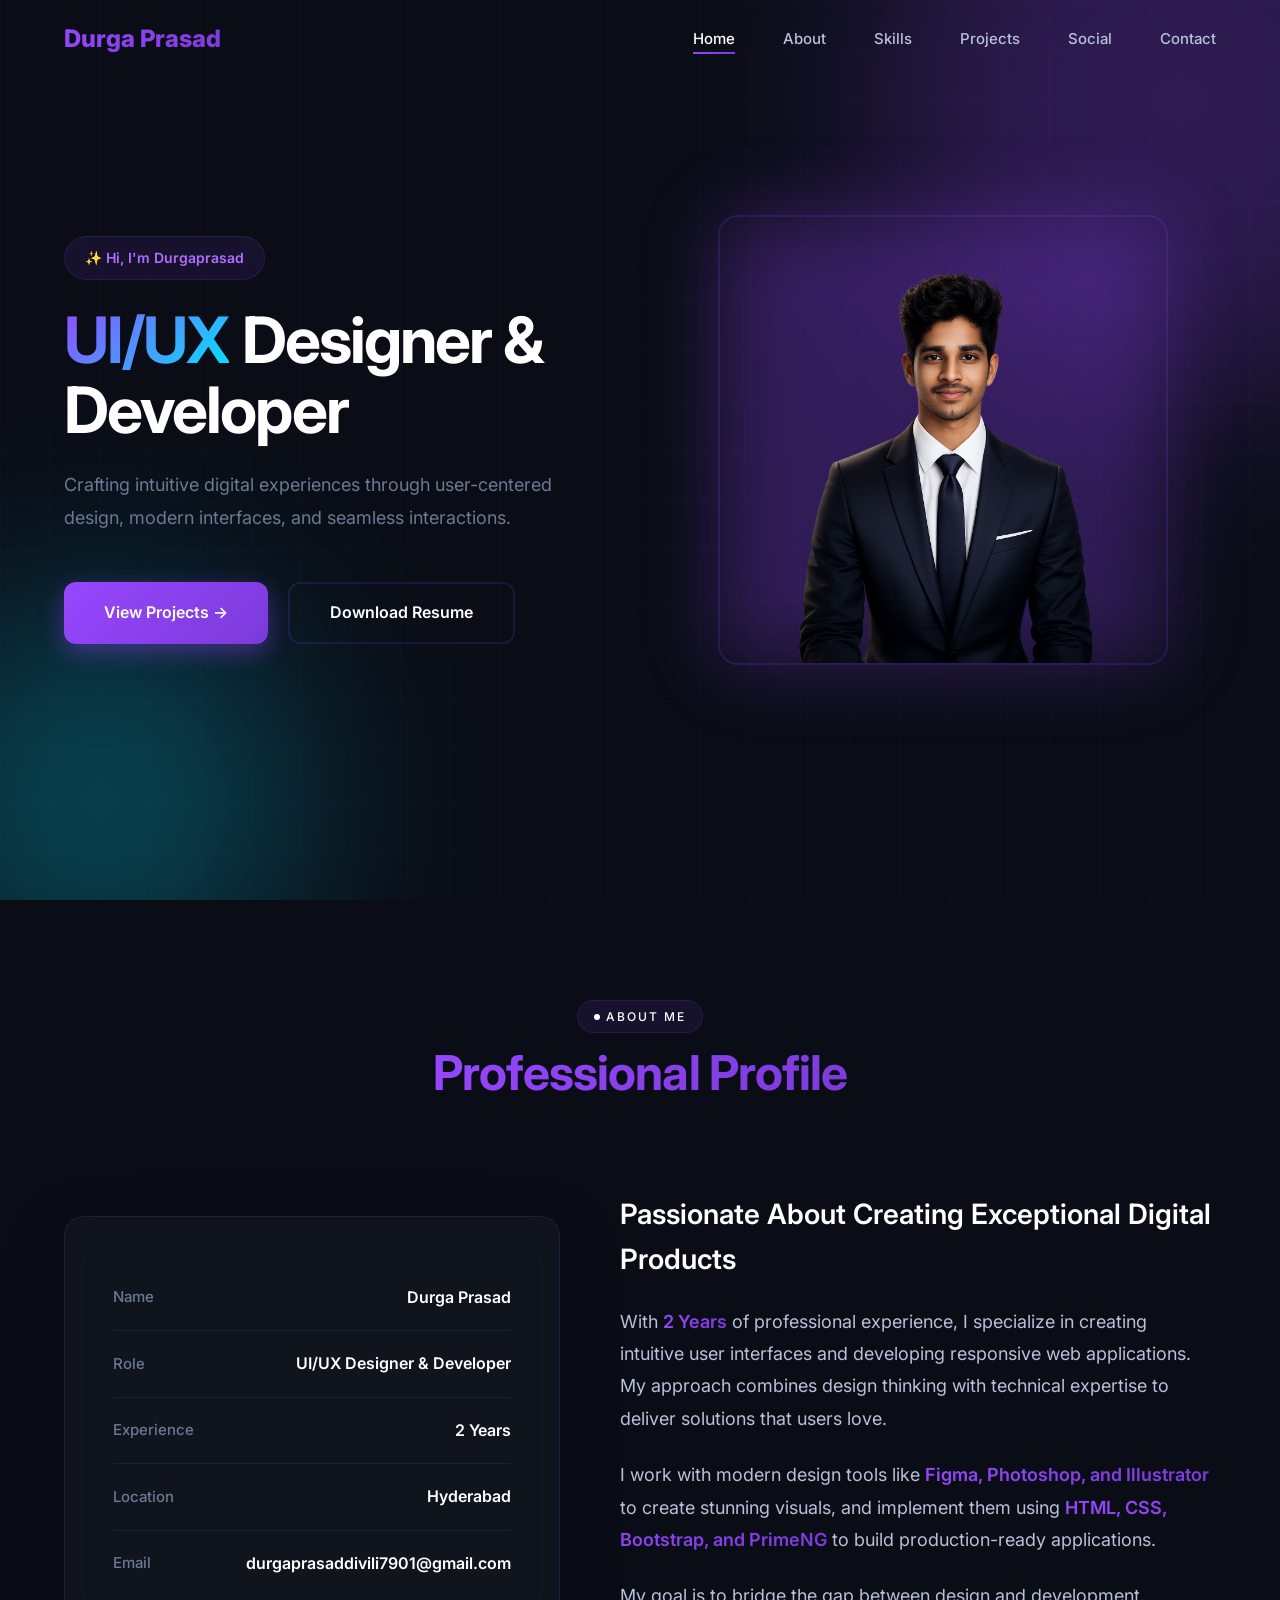
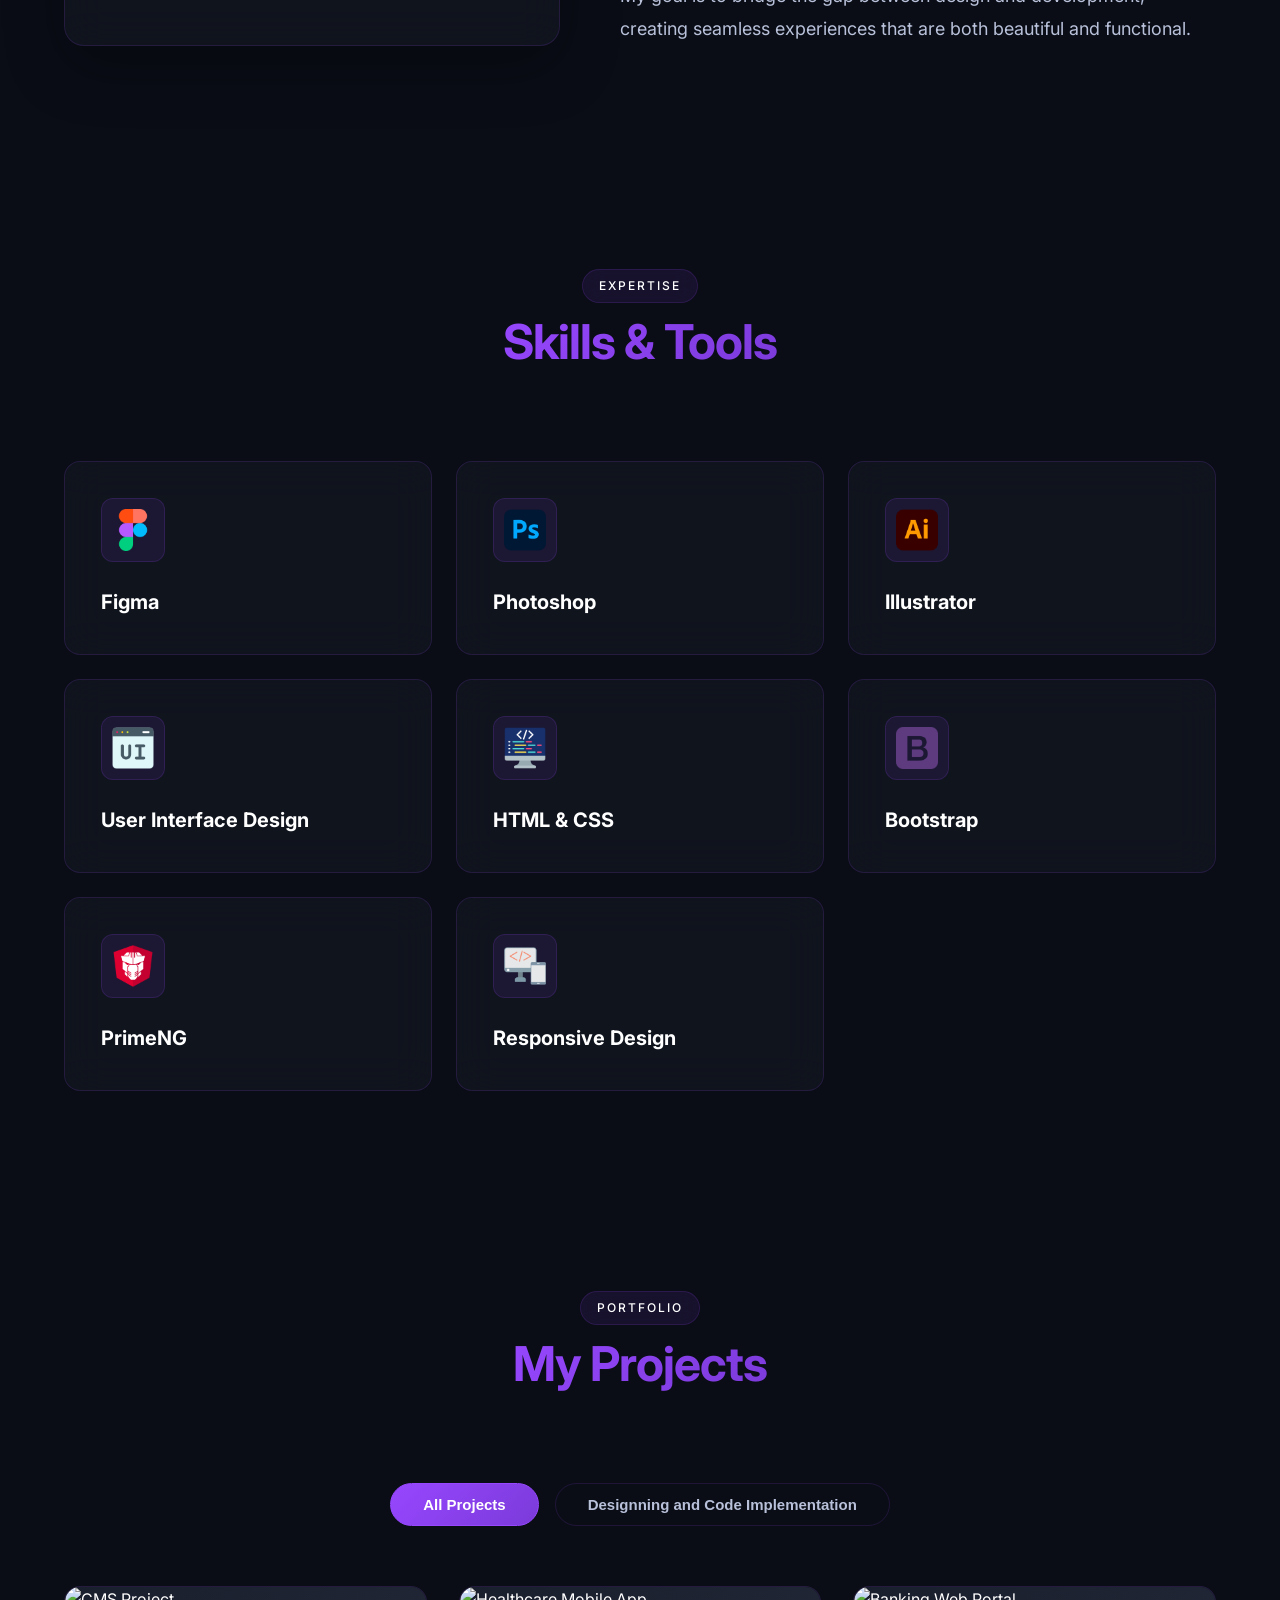
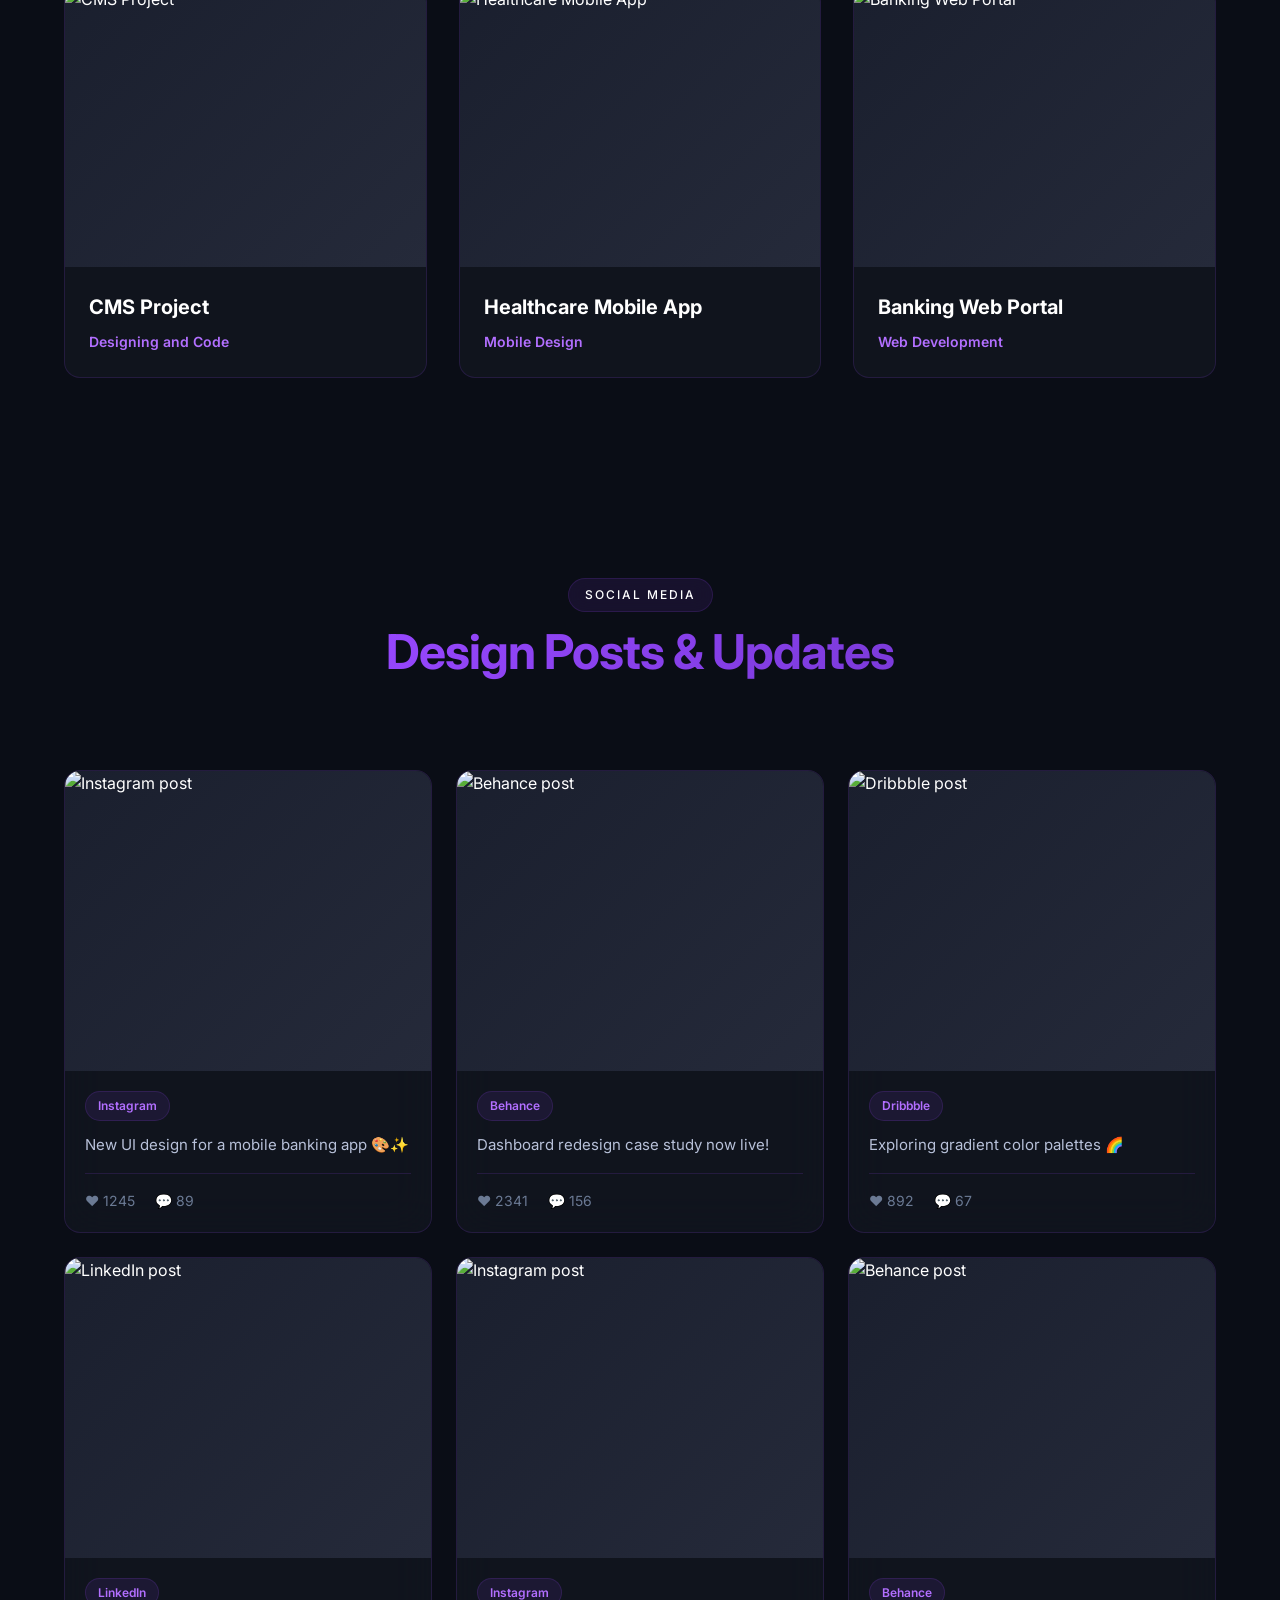
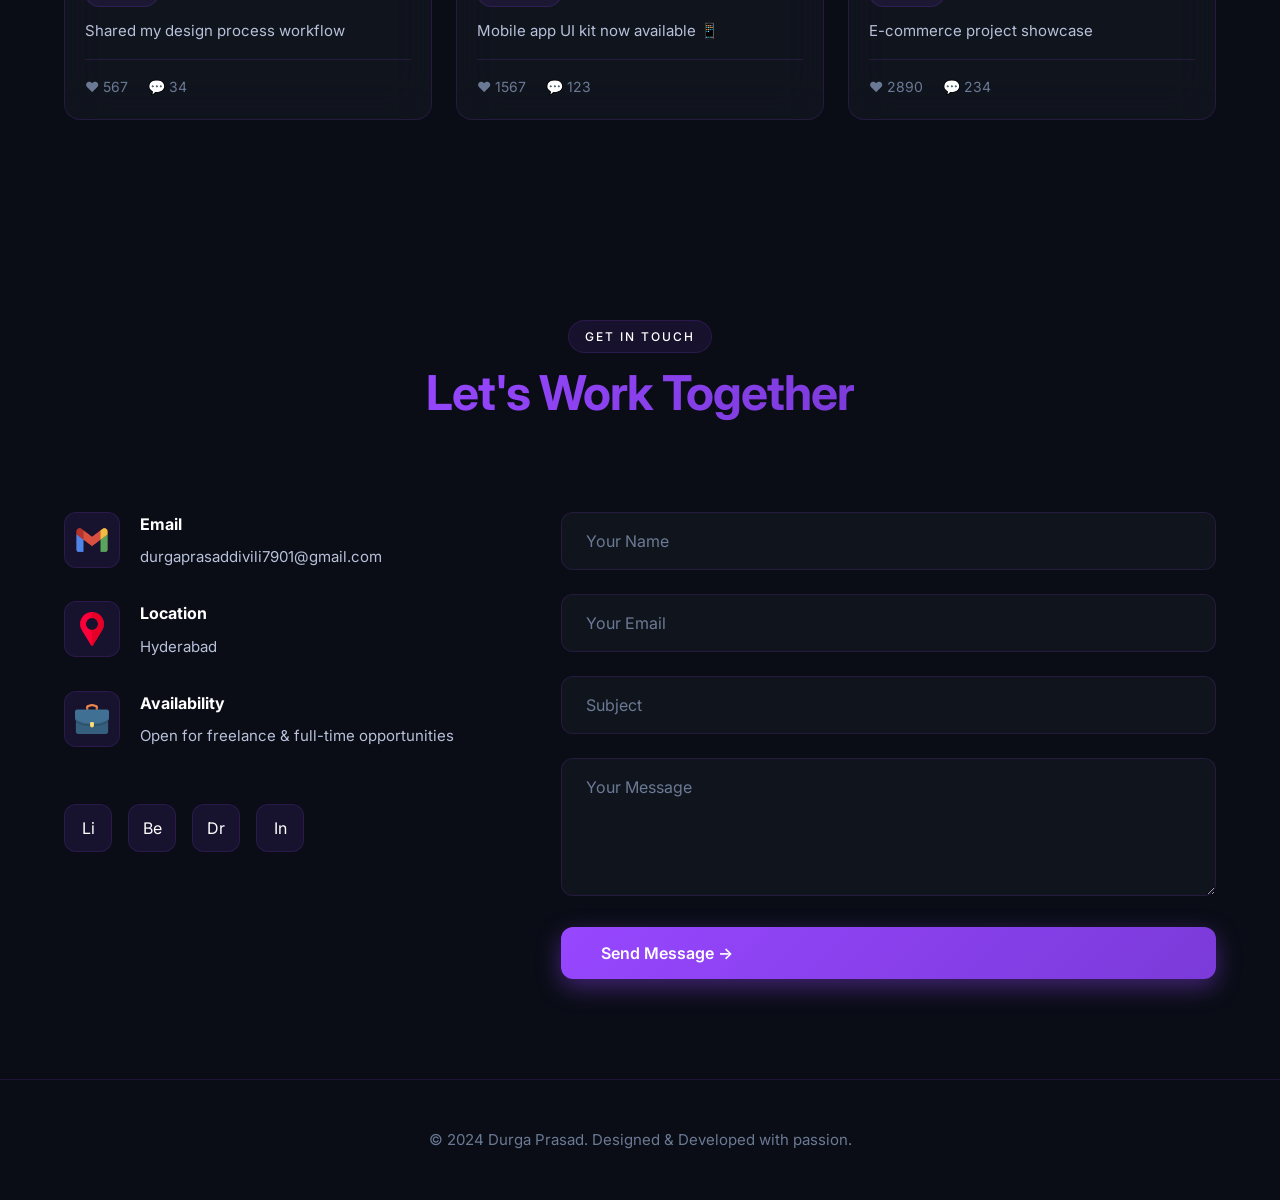
==== commit 63e27aaa: "Add files via upload" ====
--- a/index.html
+++ b/index.html
@@ -91,7 +91,12 @@
     <section class="about" id="about">
         <div class="container">
             <div class="section-header">
-                <span class="section-label">About Me</span>
+               
+                    <span class="section-label">
+                        <div class="dot"></div>
+                        About Me
+                    </span>
+              
                 <h2 class="section-title">Professional Profile</h2>
             </div>
 
@@ -244,7 +249,6 @@
             </div>
 
             <div class="social-grid" id="socialGrid">
-                <!-- Social posts will be generated by JavaScript -->
             </div>
         </div>
     </section>
@@ -361,48 +365,48 @@
                 image: "https://images.unsplash.com/photo-1563986768609-322da13575f3?w=800&h=600&fit=crop",
                 description: "Secure banking portal with responsive design"
             },
-            {
-                title: "Travel Booking System",
-                category: "UI Design",
-                filter: "ui",
-                image: "https://images.unsplash.com/photo-1488646953014-85cb44e25828?w=800&h=600&fit=crop",
-                description: "Complete travel booking platform UI/UX design"
-            },
-            {
-                title: "Food Delivery App",
-                category: "Mobile Design",
-                filter: "mobile",
-                image: "https://images.unsplash.com/photo-1504674900247-0877df9cc836?w=800&h=600&fit=crop",
-                description: "Food ordering mobile app with smooth user experience"
-            },
-            {
-                title: "Corporate Website",
-                category: "Web Development",
-                filter: "web",
-                image: "https://images.unsplash.com/photo-1497366216548-37526070297c?w=800&h=600&fit=crop",
-                description: "Modern corporate website built with Bootstrap"
-            },
-            {
-                title: "Fitness Tracker UI",
-                category: "UI Design",
-                filter: "ui",
-                image: "https://images.unsplash.com/photo-1517836357463-d25dfeac3438?w=800&h=600&fit=crop",
-                description: "Fitness tracking application interface design"
-            },
-            {
-                title: "Education Platform",
-                category: "Web Development",
-                filter: "web",
-                image: "https://images.unsplash.com/photo-1503676260728-1c00da094a0b?w=800&h=600&fit=crop",
-                description: "Online learning platform with PrimeNG components"
-            },
-            {
-                title: "Real Estate App",
-                category: "Mobile Design",
-                filter: "mobile",
-                image: "https://images.unsplash.com/photo-1560518883-ce09059eeffa?w=800&h=600&fit=crop",
-                description: "Property listing mobile application design"
-            }
+            // {
+            //     title: "Travel Booking System",
+            //     category: "UI Design",
+            //     filter: "ui",
+            //     image: "https://images.unsplash.com/photo-1488646953014-85cb44e25828?w=800&h=600&fit=crop",
+            //     description: "Complete travel booking platform UI/UX design"
+            // },
+            // {
+            //     title: "Food Delivery App",
+            //     category: "Mobile Design",
+            //     filter: "mobile",
+            //     image: "https://images.unsplash.com/photo-1504674900247-0877df9cc836?w=800&h=600&fit=crop",
+            //     description: "Food ordering mobile app with smooth user experience"
+            // },
+            // {
+            //     title: "Corporate Website",
+            //     category: "Web Development",
+            //     filter: "web",
+            //     image: "https://images.unsplash.com/photo-1497366216548-37526070297c?w=800&h=600&fit=crop",
+            //     description: "Modern corporate website built with Bootstrap"
+            // },
+            // {
+            //     title: "Fitness Tracker UI",
+            //     category: "UI Design",
+            //     filter: "ui",
+            //     image: "https://images.unsplash.com/photo-1517836357463-d25dfeac3438?w=800&h=600&fit=crop",
+            //     description: "Fitness tracking application interface design"
+            // },
+            // {
+            //     title: "Education Platform",
+            //     category: "Web Development",
+            //     filter: "web",
+            //     image: "https://images.unsplash.com/photo-1503676260728-1c00da094a0b?w=800&h=600&fit=crop",
+            //     description: "Online learning platform with PrimeNG components"
+            // },
+            // {
+            //     title: "Real Estate App",
+            //     category: "Mobile Design",
+            //     filter: "mobile",
+            //     image: "https://images.unsplash.com/photo-1560518883-ce09059eeffa?w=800&h=600&fit=crop",
+            //     description: "Property listing mobile application design"
+            // }
         ];
 
         // Social media posts data
@@ -677,4 +681,4 @@
     </script>
 </body>
 
-</html>
+</html>
--- a/Assets/CSS/styles.css
+++ b/Assets/CSS/styles.css
@@ -314,7 +314,7 @@
 
 .hero-title {
     font-size: 64px;
-    font-weight: 900;
+    font-weight: 700;
     line-height: 1.1;
     margin-bottom: 24px;
     letter-spacing: -0.03em;
@@ -429,25 +429,43 @@
 }
 
 .section-header {
-    text-align: center;
+    display: flex;
+    align-items: center;
+    flex-direction: column;
+    justify-content: center;
     margin-bottom: 80px;
 }
 
 .section-label {
-    display: inline-block;
-    font-size: 14px;
-    font-weight: 700;
-    color: var(--primary-light);
+    display: flex;
+    align-items: center;
+    gap: 6px;
+    font-size: 12px;
+    font-weight: 500;
+    color: #fff;
     text-transform: uppercase;
     letter-spacing: 2px;
-    margin-bottom: 16px;
+    margin-bottom: 2px;
+    padding: 6px 16px;
+    background: rgba(151, 71, 255, 0.1);
+    border: 1px solid var(--border);
+    border-radius: 30px;
+    backdrop-filter: blur(10px);
+    width: fit-content;
+}
+
+.section-label .dot {
+    height: 6px;
+    width: 6px;
+    background: white;
+    border-radius: 20px;
 }
 
 .section-title {
-    font-size: 56px;
-    font-weight: 900;
+    font-size: 48px;
+    font-weight: 700;
     letter-spacing: -0.02em;
-    background: var(--gradient-2);
+    background: var(--gradient-1);
     -webkit-background-clip: text;
     -webkit-text-fill-color: transparent;
     background-clip: text;
@@ -494,9 +512,10 @@
 }
 
 .about-content h3 {
-    font-size: 32px;
+    font-size: 28px;
     margin-bottom: 24px;
     color: var(--text-primary);
+    font-weight: 600;
 }
 
 .about-content p {
@@ -568,7 +587,7 @@
     padding: 10px;
 }
 
-.skill-icon img{
+.skill-icon img {
     height: 100%;
 }
 
@@ -928,11 +947,11 @@
     justify-content: center;
     font-size: 24px;
     flex-shrink: 0;
-    padding:10px;
-}
-
-.contact-icon img{
-    height:100%;
+    padding: 10px;
+}
+
+.contact-icon img {
+    height: 100%;
 }
 
 .contact-item h4 {
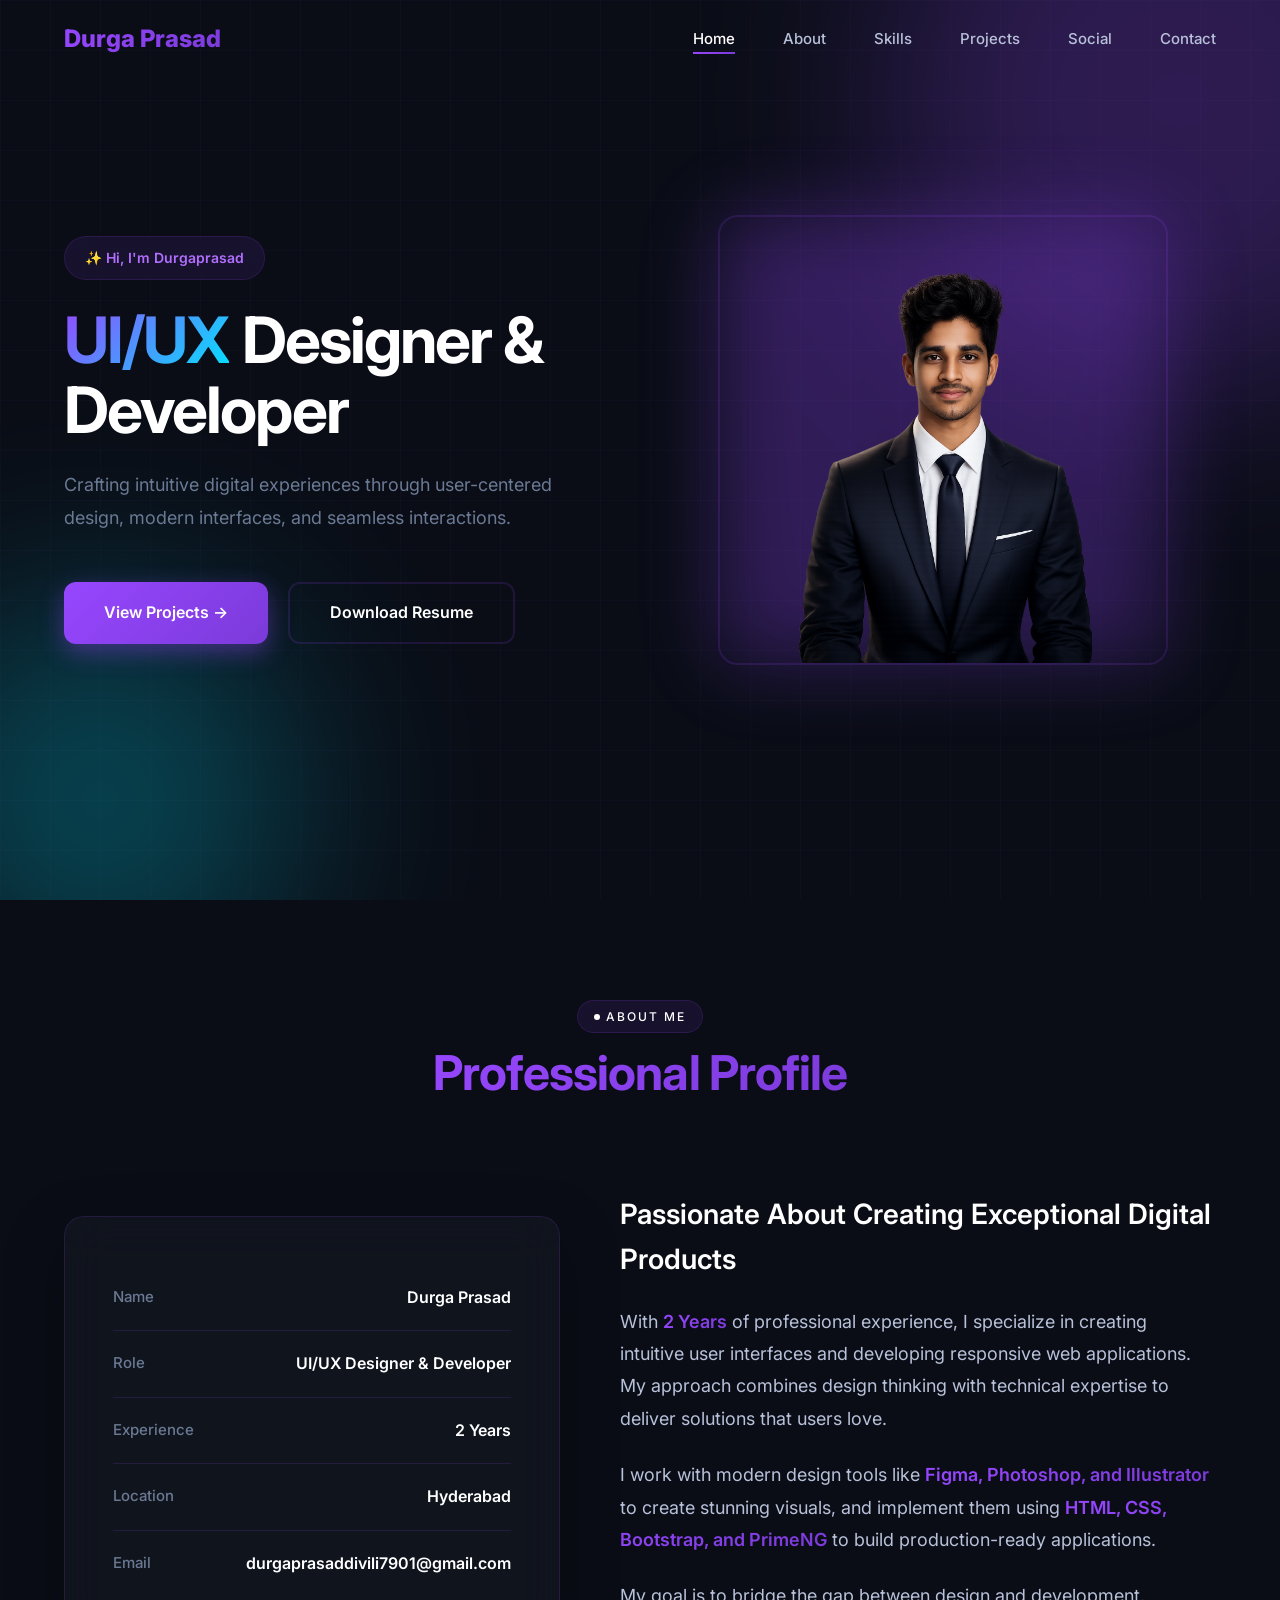
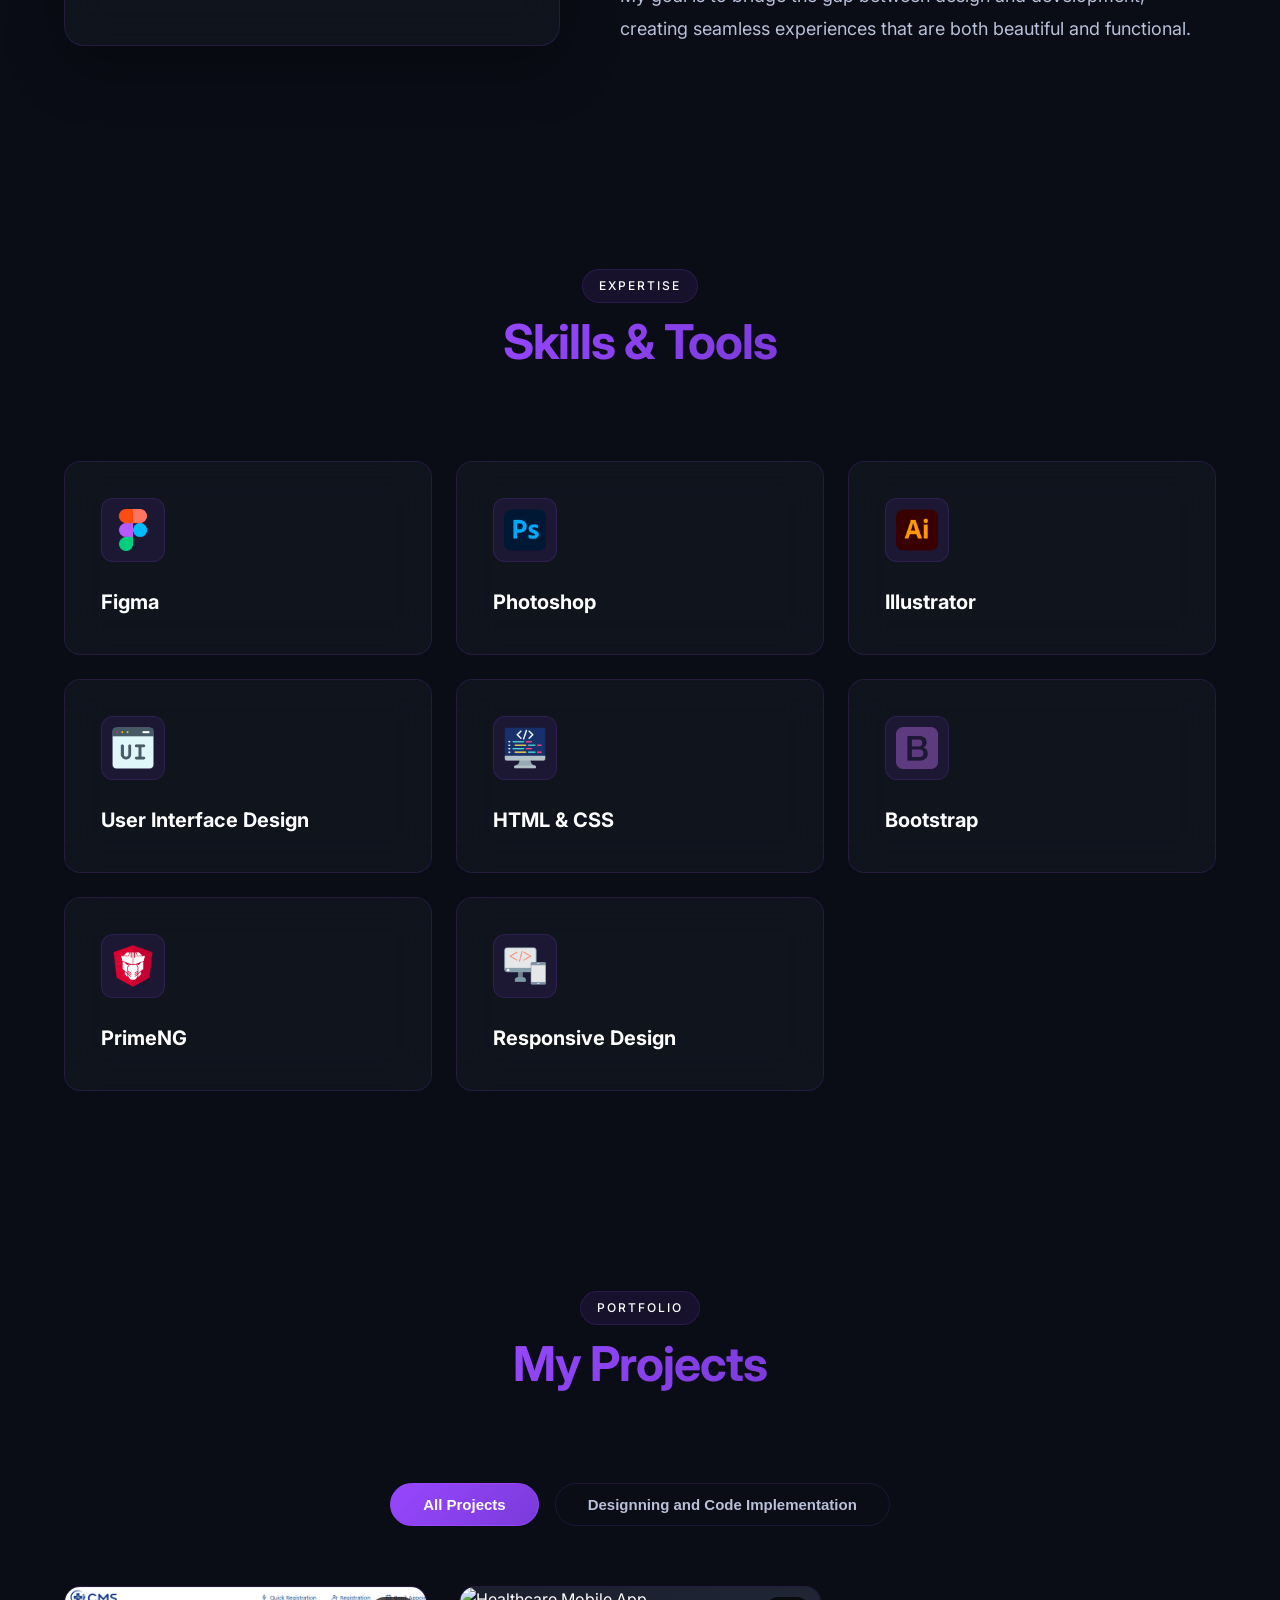
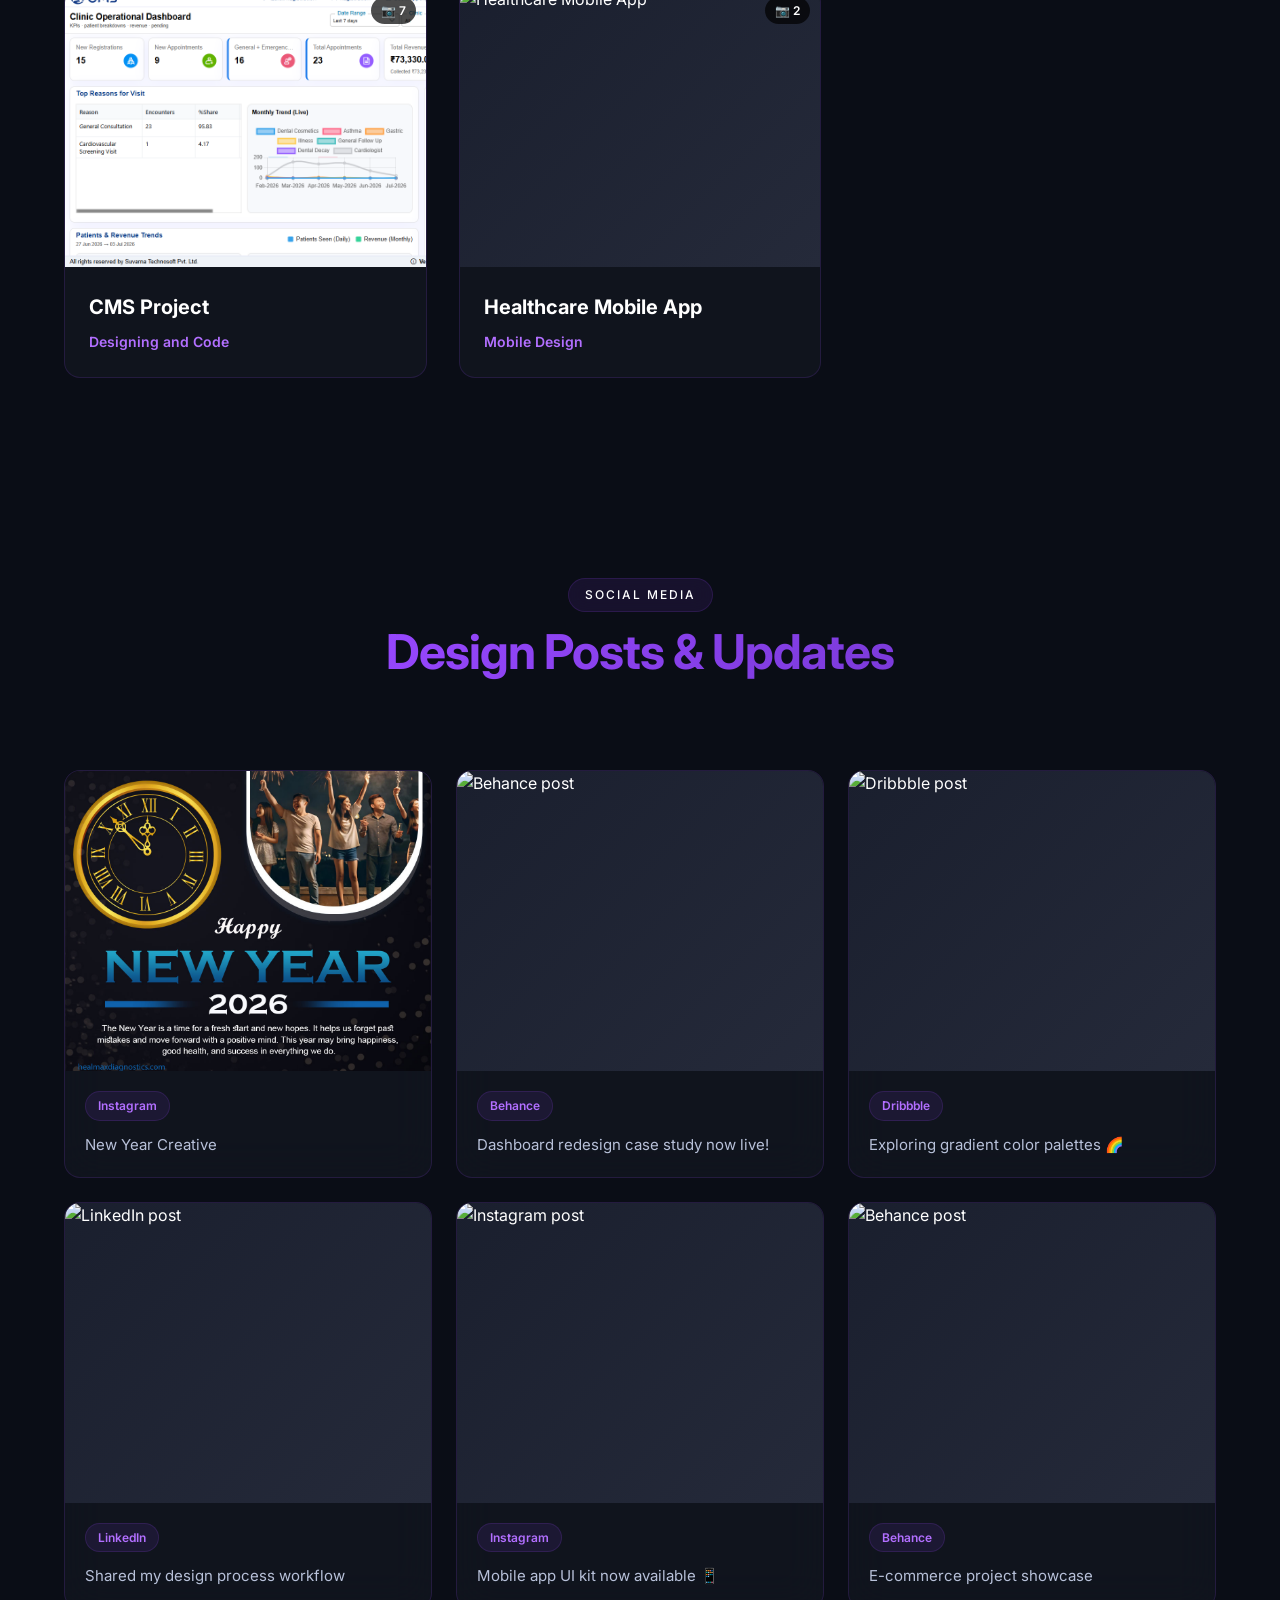
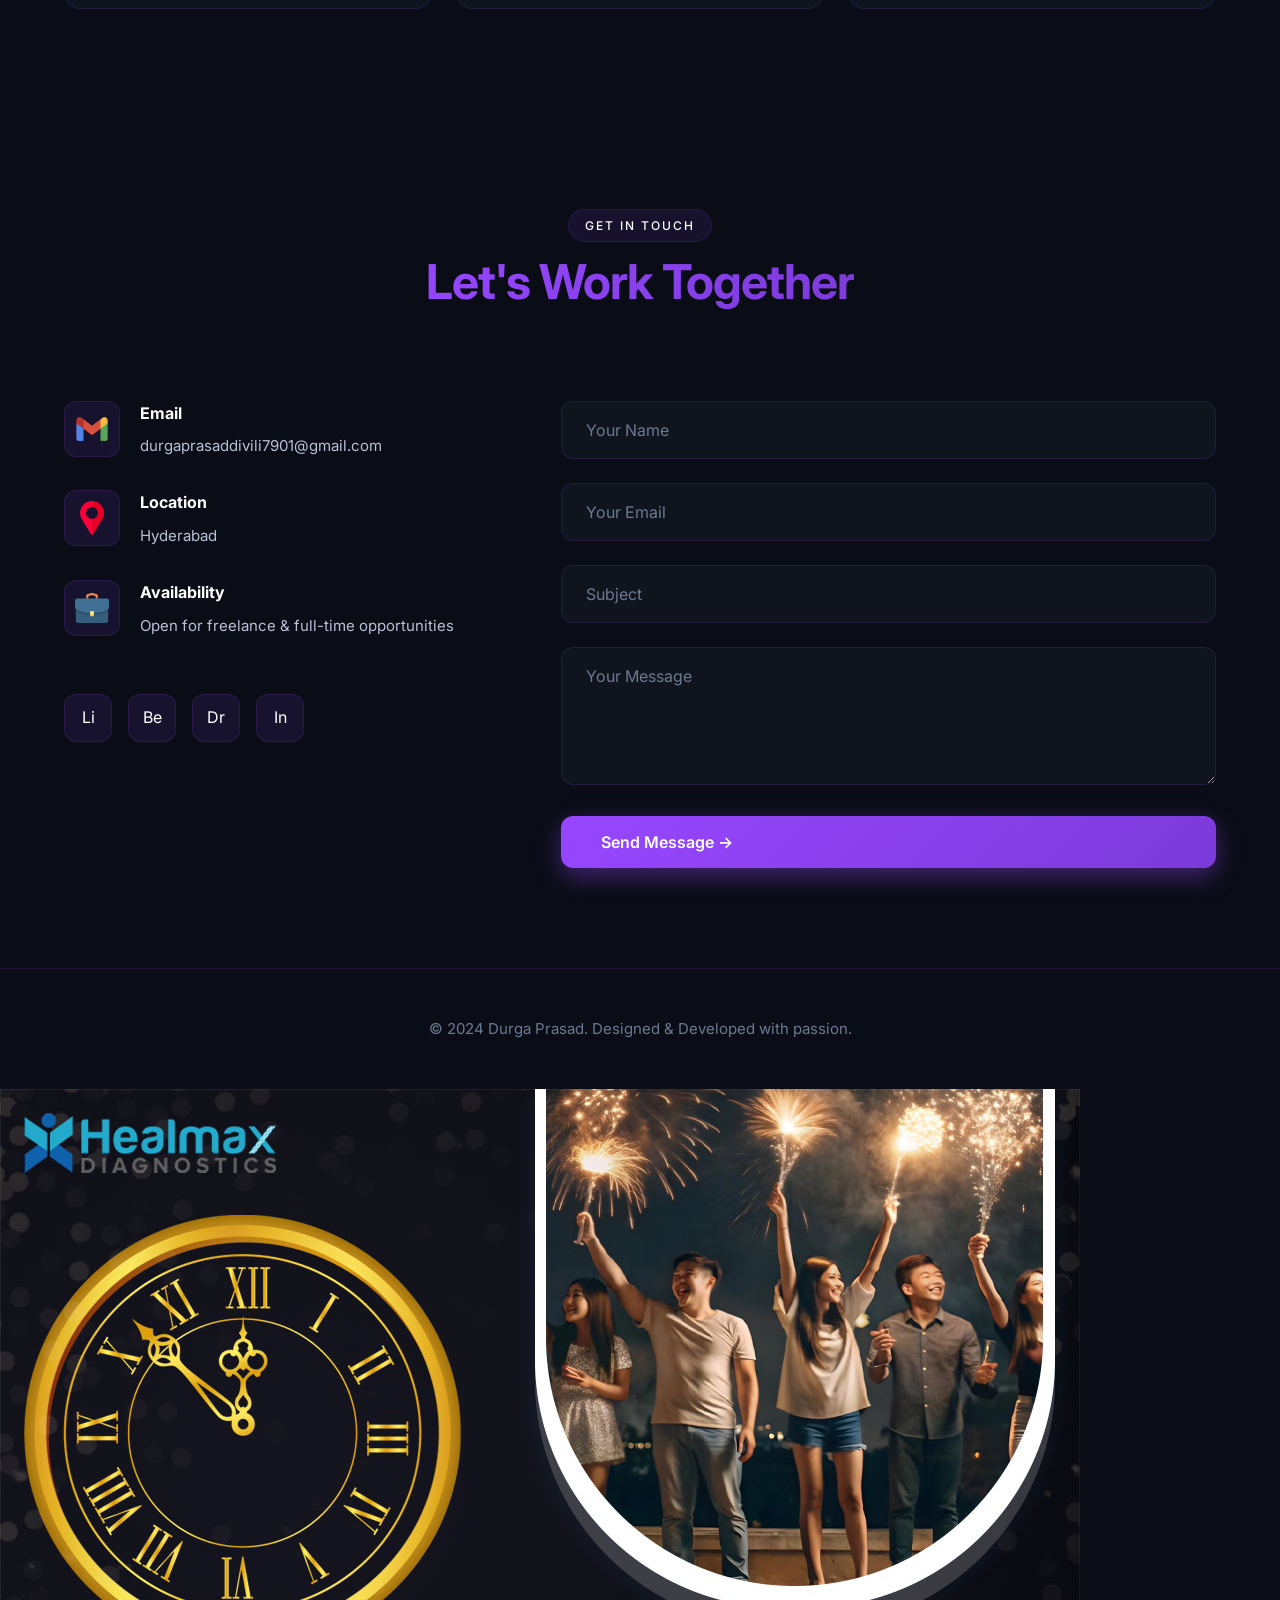
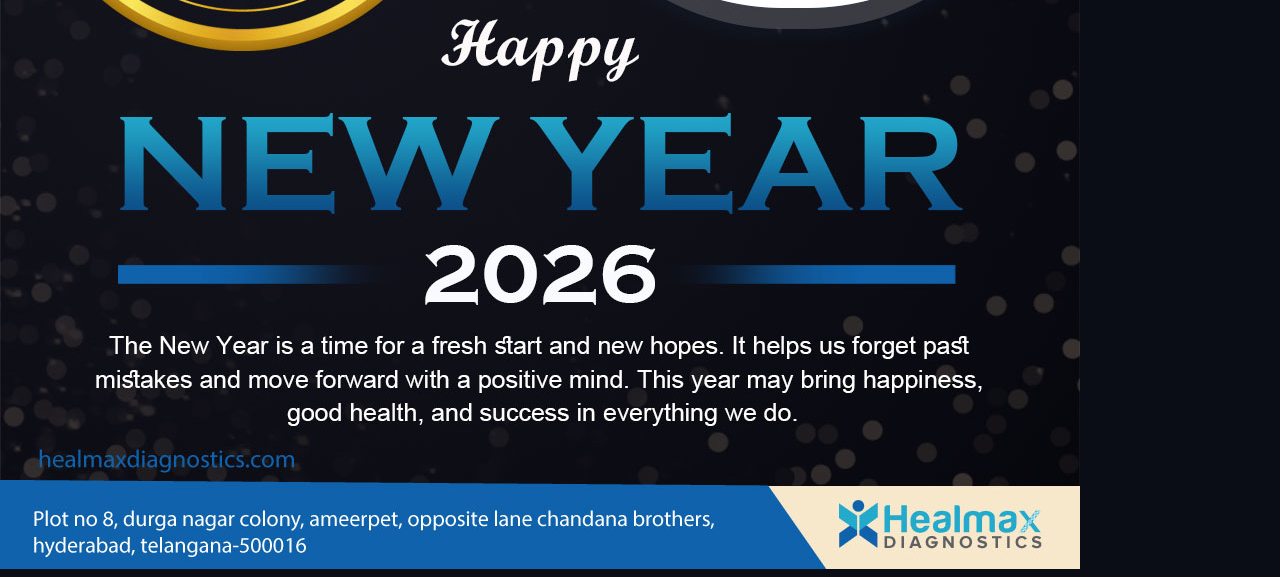
==== commit d483673b: "Add files via upload" ====
--- a/index.html
+++ b/index.html
@@ -10,6 +10,1182 @@
     <link href="https://fonts.googleapis.com/css2?family=Inter:wght@300;400;500;600;700;800;900&display=swap"
         rel="stylesheet">
     <link rel="stylesheet" href="./Assets/CSS/styles.css">
+    <style>
+        * {
+            margin: 0;
+            padding: 0;
+            box-sizing: border-box;
+        }
+
+        :root {
+            --bg-primary: #0A0D16;
+            --bg-secondary: #0F1320;
+            --bg-card: #151923;
+            --primary: #9747FF;
+            --primary-dark: #7B3AD9;
+            --primary-light: #B26FFF;
+            --accent: #00E5FF;
+            --gradient-1: linear-gradient(135deg, #9747FF 0%, #7B3AD9 100%);
+            --gradient-2: linear-gradient(135deg, #9747FF 0%, #00E5FF 100%);
+            --text-primary: #FFFFFF;
+            --text-secondary: #B8C1D9;
+            --text-muted: #6B7A94;
+            --border: rgba(151, 71, 255, 0.15);
+            --glow: rgba(151, 71, 255, 0.4);
+        }
+
+        html {
+            scroll-behavior: smooth;
+        }
+
+        body {
+            font-family: 'Inter', -apple-system, BlinkMacSystemFont, 'Segoe UI', sans-serif;
+            background: var(--bg-primary);
+            color: var(--text-primary);
+            line-height: 1.6;
+            overflow-x: hidden;
+        }
+
+        .container {
+            max-width: 1200px;
+            margin: 0 auto;
+            padding: 0 24px;
+        }
+
+        /* Navbar */
+        .navbar {
+            position: fixed;
+            top: 0;
+            left: 0;
+            right: 0;
+            z-index: 1000;
+            transition: all 0.4s cubic-bezier(0.4, 0, 0.2, 1);
+            padding: 20px 0;
+        }
+
+        .navbar.scrolled {
+            background: rgba(10, 13, 22, 0.95);
+            backdrop-filter: blur(20px);
+            border-bottom: 1px solid var(--border);
+            box-shadow: 0 4px 30px rgba(0, 0, 0, 0.5);
+            padding: 16px 0;
+        }
+
+        .nav-content {
+            display: flex;
+            justify-content: space-between;
+            align-items: center;
+        }
+
+        .logo {
+            font-size: 24px;
+            font-weight: 800;
+            background: var(--gradient-1);
+            -webkit-background-clip: text;
+            -webkit-text-fill-color: transparent;
+            background-clip: text;
+            text-decoration: none;
+        }
+
+        .nav-menu {
+            display: flex;
+            list-style: none;
+            gap: 48px;
+        }
+
+        .nav-link {
+            color: var(--text-secondary);
+            text-decoration: none;
+            font-weight: 500;
+            font-size: 15px;
+            position: relative;
+            transition: color 0.3s;
+        }
+
+        .nav-link::after {
+            content: '';
+            position: absolute;
+            bottom: -6px;
+            left: 0;
+            width: 0;
+            height: 2px;
+            background: var(--gradient-1);
+            transition: width 0.3s;
+        }
+
+        .nav-link:hover,
+        .nav-link.active {
+            color: var(--text-primary);
+        }
+
+        .nav-link:hover::after,
+        .nav-link.active::after {
+            width: 100%;
+        }
+
+        .hamburger {
+            display: none;
+            flex-direction: column;
+            gap: 5px;
+            background: none;
+            border: none;
+            cursor: pointer;
+            padding: 8px;
+        }
+
+        .hamburger span {
+            width: 24px;
+            height: 2px;
+            background: var(--text-primary);
+            transition: all 0.3s;
+            border-radius: 2px;
+        }
+
+        /* Hero Section */
+        .hero {
+            min-height: 100vh;
+            display: flex;
+            align-items: center;
+            position: relative;
+            padding-top: 80px;
+            overflow: hidden;
+        }
+
+        .hero-background {
+            position: absolute;
+            top: 0;
+            left: 0;
+            right: 0;
+            bottom: 0;
+            z-index: 0;
+        }
+
+        .grid-bg {
+            position: absolute;
+            width: 100%;
+            height: 100%;
+            background-image:
+                linear-gradient(rgba(151, 71, 255, 0.03) 1px, transparent 1px),
+                linear-gradient(90deg, rgba(151, 71, 255, 0.03) 1px, transparent 1px);
+            background-size: 50px 50px;
+            animation: gridMove 20s linear infinite;
+        }
+
+        @keyframes gridMove {
+            0% {
+                transform: translate(0, 0);
+            }
+
+            100% {
+                transform: translate(50px, 50px);
+            }
+        }
+
+        .glow-orb {
+            position: absolute;
+            border-radius: 50%;
+            filter: blur(100px);
+            opacity: 0.25;
+            animation: float 25s ease-in-out infinite;
+        }
+
+        .orb-1 {
+            width: 600px;
+            height: 600px;
+            background: var(--primary);
+            top: -200px;
+            right: -200px;
+        }
+
+        .orb-2 {
+            width: 400px;
+            height: 400px;
+            background: var(--accent);
+            bottom: -100px;
+            left: -100px;
+            animation-delay: -12s;
+        }
+
+        @keyframes float {
+
+            0%,
+            100% {
+                transform: translate(0, 0) scale(1);
+            }
+
+            33% {
+                transform: translate(50px, -50px) scale(1.1);
+            }
+
+            66% {
+                transform: translate(-30px, 30px) scale(0.9);
+            }
+        }
+
+        .hero-content {
+            position: relative;
+            z-index: 1;
+            display: grid;
+            grid-template-columns: 1fr 1fr;
+            gap: 60px;
+            align-items: center;
+            margin: 36px 0px;
+        }
+
+        .hero-left {
+            text-align: left;
+        }
+
+        .hero-right {
+            position: relative;
+            display: flex;
+            align-items: center;
+            justify-content: center;
+        }
+
+        .hero-image-container {
+            position: relative;
+            width: 100%;
+            max-width: 450px;
+            aspect-ratio: 1;
+            display: flex;
+            align-items: center;
+            justify-content: center;
+        }
+
+        .hero-image-glow {
+            position: absolute;
+            width: 100%;
+            height: 100%;
+            background: var(--gradient-1);
+            border-radius: 20px;
+            filter: blur(40px);
+            opacity: 0.3;
+            animation: pulse 4s ease-in-out infinite;
+        }
+
+        @keyframes pulse {
+
+            0%,
+            100% {
+                transform: scale(1);
+                opacity: 0.3;
+            }
+
+            50% {
+                transform: scale(1.1);
+                opacity: 0.5;
+            }
+        }
+
+        .hero-image {
+            position: relative;
+            z-index: 1;
+            width: 100%;
+            height: 100%;
+            /* background: linear-gradient(135deg, rgba(151, 71, 255, 0.1), rgba(0, 229, 255, 0.1)); */
+            border: 2px solid var(--border);
+            border-radius: 20px;
+            overflow: hidden;
+            display: flex;
+            align-items: center;
+            justify-content: center;
+            /* box-shadow: 0 20px 60px rgba(151, 71, 255, 0.2); */
+        }
+
+        .hero-image img {
+            width: 100%;
+            height: 100%;
+            object-fit: contain;
+        }
+
+        .hero-image-placeholder {
+            font-size: 150px;
+            opacity: 0.3;
+        }
+
+        .hero-badge {
+            text-align: left;
+        }
+
+        .hero-badge {
+            display: inline-flex;
+            align-items: center;
+            gap: 8px;
+            padding: 10px 20px;
+            background: rgba(151, 71, 255, 0.1);
+            border: 1px solid var(--border);
+            border-radius: 50px;
+            font-size: 14px;
+            font-weight: 600;
+            color: var(--primary-light);
+            margin-bottom: 24px;
+            backdrop-filter: blur(10px);
+            opacity: 0;
+            animation: fadeInUp 0.8s ease forwards;
+        }
+
+        .hero-title {
+            font-size: 64px;
+            font-weight: 700;
+            line-height: 1.1;
+            margin-bottom: 24px;
+            letter-spacing: -0.03em;
+        }
+
+        .hero-title .gradient-text {
+            background: var(--gradient-2);
+            -webkit-background-clip: text;
+            -webkit-text-fill-color: transparent;
+            background-clip: text;
+        }
+
+        .title-line {
+            opacity: 0;
+            animation: fadeInUp 0.8s ease forwards;
+        }
+
+        .title-line:nth-child(1) {
+            animation-delay: 0.2s;
+        }
+
+        .title-line:nth-child(2) {
+            animation-delay: 0.3s;
+        }
+
+        .title-line:nth-child(3) {
+            animation-delay: 0.4s;
+        }
+
+        .hero-subtitle {
+            font-size: 24px;
+            color: var(--text-secondary);
+            margin-bottom: 20px;
+            font-weight: 500;
+            opacity: 0;
+            animation: fadeInUp 0.8s ease forwards 0.5s;
+        }
+
+        .hero-description {
+            font-size: 18px;
+            color: var(--text-muted);
+            line-height: 1.8;
+            max-width: 700px;
+            margin: 0 auto 48px;
+            opacity: 0;
+            animation: fadeInUp 0.8s ease forwards 0.6s;
+        }
+
+        @keyframes fadeInUp {
+            from {
+                opacity: 0;
+                transform: translateY(30px);
+            }
+
+            to {
+                opacity: 1;
+                transform: translateY(0);
+            }
+        }
+
+        .hero-cta {
+            display: flex;
+            gap: 20px;
+            flex-wrap: wrap;
+            opacity: 0;
+            animation: fadeInUp 0.8s ease forwards 0.7s;
+        }
+
+        .btn {
+            padding: 16px 40px;
+            border-radius: 12px;
+            font-size: 16px;
+            font-weight: 600;
+            text-decoration: none;
+            display: inline-flex;
+            align-items: center;
+            gap: 10px;
+            transition: all 0.3s cubic-bezier(0.4, 0, 0.2, 1);
+            cursor: pointer;
+            border: none;
+            font-family: inherit;
+        }
+
+        .btn-primary {
+            background: var(--gradient-1);
+            color: white;
+            box-shadow: 0 8px 24px rgba(151, 71, 255, 0.4);
+        }
+
+        .btn-primary:hover {
+            transform: translateY(-2px);
+            box-shadow: 0 12px 32px rgba(151, 71, 255, 0.5);
+        }
+
+        .btn-secondary {
+            background: transparent;
+            border: 2px solid var(--border);
+            color: var(--text-primary);
+            backdrop-filter: blur(10px);
+        }
+
+        .btn-secondary:hover {
+            background: rgba(151, 71, 255, 0.1);
+            border-color: var(--primary);
+            transform: translateY(-2px);
+        }
+
+        /* Section Styles */
+        section {
+            padding: 100px 0;
+            position: relative;
+        }
+
+        .section-header {
+            display: flex;
+            align-items: center;
+            flex-direction: column;
+            justify-content: center;
+            margin-bottom: 80px;
+        }
+
+        .section-label {
+            display: flex;
+            align-items: center;
+            gap: 6px;
+            font-size: 12px;
+            font-weight: 500;
+            color: #fff;
+            text-transform: uppercase;
+            letter-spacing: 2px;
+            margin-bottom: 2px;
+            padding: 6px 16px;
+            background: rgba(151, 71, 255, 0.1);
+            border: 1px solid var(--border);
+            border-radius: 30px;
+            backdrop-filter: blur(10px);
+            width: fit-content;
+        }
+
+        .section-label .dot {
+            height: 6px;
+            width: 6px;
+            background: white;
+            border-radius: 20px;
+        }
+
+        .section-title {
+            font-size: 48px;
+            font-weight: 700;
+            letter-spacing: -0.02em;
+            background: var(--gradient-1);
+            -webkit-background-clip: text;
+            -webkit-text-fill-color: transparent;
+            background-clip: text;
+        }
+
+        /* About Section */
+        .about-grid {
+            display: grid;
+            grid-template-columns: 1fr 1.2fr;
+            gap: 60px;
+            align-items: center;
+        }
+
+        .about-info {
+            background: rgba(21, 25, 35, 0.6);
+            backdrop-filter: blur(20px);
+            border: 1px solid var(--border);
+            border-radius: 20px;
+            padding: 48px;
+            box-shadow: 0 20px 60px rgba(0, 0, 0, 0.3);
+        }
+
+        .info-item {
+            display: flex;
+            justify-content: space-between;
+            padding: 20px 0;
+            border-bottom: 1px solid var(--border);
+        }
+
+        .info-item:last-child {
+            border-bottom: none;
+        }
+
+        .info-label {
+            font-size: 15px;
+            color: var(--text-muted);
+            font-weight: 500;
+        }
+
+        .info-value {
+            font-size: 16px;
+            color: var(--text-primary);
+            font-weight: 600;
+        }
+
+        .about-content h3 {
+            font-size: 28px;
+            margin-bottom: 24px;
+            color: var(--text-primary);
+            font-weight: 600;
+        }
+
+        .about-content p {
+            font-size: 18px;
+            line-height: 1.8;
+            color: var(--text-secondary);
+            margin-bottom: 24px;
+        }
+
+        .highlight-text {
+            background: var(--gradient-1);
+            -webkit-background-clip: text;
+            -webkit-text-fill-color: transparent;
+            background-clip: text;
+            font-weight: 600;
+        }
+
+        /* Skills Section */
+        .skills-grid {
+            display: grid;
+            grid-template-columns: repeat(auto-fit, minmax(280px, 1fr));
+            gap: 24px;
+        }
+
+        .skill-card {
+            background: rgba(21, 25, 35, 0.6);
+            backdrop-filter: blur(20px);
+            border: 1px solid var(--border);
+            border-radius: 16px;
+            padding: 36px;
+            transition: all 0.4s cubic-bezier(0.4, 0, 0.2, 1);
+            position: relative;
+            overflow: hidden;
+        }
+
+        .skill-card::before {
+            content: '';
+            position: absolute;
+            top: 0;
+            left: 0;
+            right: 0;
+            height: 3px;
+            background: var(--gradient-1);
+            opacity: 0;
+            transition: opacity 0.4s;
+        }
+
+        .skill-card:hover {
+            transform: translateY(-8px);
+            border-color: var(--primary);
+            box-shadow: 0 20px 60px rgba(151, 71, 255, 0.3);
+        }
+
+        .skill-card:hover::before {
+            opacity: 1;
+        }
+
+        .skill-icon {
+            width: 64px;
+            height: 64px;
+            background: rgba(151, 71, 255, 0.1);
+            border-radius: 12px;
+            display: flex;
+            align-items: center;
+            justify-content: center;
+            font-size: 32px;
+            margin-bottom: 24px;
+            border: 1px solid var(--border);
+            padding: 10px;
+        }
+
+        .skill-icon img {
+            height: 100%;
+        }
+
+        .skill-card h3 {
+            font-size: 20px;
+            font-weight: 700;
+        }
+
+        .skill-level {
+            font-size: 14px;
+            color: var(--primary-light);
+            font-weight: 600;
+        }
+
+        /* Projects Gallery */
+        .projects-tabs {
+            display: flex;
+            justify-content: center;
+            gap: 16px;
+            margin-bottom: 60px;
+            flex-wrap: wrap;
+        }
+
+        .tab-btn {
+            padding: 12px 32px;
+            background: transparent;
+            border: 1px solid var(--border);
+            border-radius: 50px;
+            color: var(--text-secondary);
+            font-size: 15px;
+            font-weight: 600;
+            cursor: pointer;
+            transition: all 0.3s;
+        }
+
+        .tab-btn.active {
+            background: var(--gradient-1);
+            color: white;
+            border-color: var(--primary);
+        }
+
+        .tab-btn:hover:not(.active) {
+            background: rgba(151, 71, 255, 0.1);
+            border-color: var(--primary);
+            color: var(--text-primary);
+        }
+
+        .projects-grid {
+            display: grid;
+            grid-template-columns: repeat(auto-fill, minmax(350px, 1fr));
+            gap: 32px;
+        }
+
+        .project-item {
+            position: relative;
+            border-radius: 16px;
+            overflow: hidden;
+            cursor: pointer;
+            transition: all 0.4s;
+            background: rgba(21, 25, 35, 0.6);
+            border: 1px solid var(--border);
+        }
+
+        .project-item:hover {
+            transform: translateY(-8px);
+            box-shadow: 0 20px 60px rgba(151, 71, 255, 0.3);
+        }
+
+        .project-image {
+            width: 100%;
+            height: 280px;
+            background: linear-gradient(135deg, #1a1f2e 0%, #252a3a 100%);
+            display: flex;
+            align-items: center;
+            justify-content: center;
+            position: relative;
+            overflow: hidden;
+        }
+
+        .project-image img {
+            width: 100%;
+            height: 100%;
+            object-fit: cover;
+            transition: transform 0.4s;
+        }
+
+        .project-item:hover .project-image img {
+            transform: scale(1.05);
+        }
+
+        .project-placeholder {
+            font-size: 80px;
+            opacity: 0.2;
+        }
+
+        .project-overlay {
+            position: absolute;
+            top: 0;
+            left: 0;
+            right: 0;
+            bottom: 0;
+            background: linear-gradient(0deg, rgba(10, 13, 22, 0.95) 0%, transparent 100%);
+            display: flex;
+            align-items: flex-end;
+            padding: 24px;
+            opacity: 0;
+            transition: opacity 0.3s;
+        }
+
+        .project-item:hover .project-overlay {
+            opacity: 1;
+        }
+
+        .project-info {
+            padding: 24px;
+        }
+
+        .project-title {
+            font-size: 20px;
+            font-weight: 700;
+            margin-bottom: 8px;
+            color: var(--text-primary);
+        }
+
+        .project-category {
+            font-size: 14px;
+            color: var(--primary-light);
+            font-weight: 600;
+        }
+
+        /* Social Media Posts */
+        .social-grid {
+            display: grid;
+            grid-template-columns: repeat(auto-fill, minmax(300px, 1fr));
+            gap: 24px;
+        }
+
+        .social-post {
+            background: rgba(21, 25, 35, 0.6);
+            backdrop-filter: blur(20px);
+            border: 1px solid var(--border);
+            border-radius: 16px;
+            overflow: hidden;
+            cursor: pointer;
+            transition: all 0.4s;
+        }
+
+        .social-post:hover {
+            transform: translateY(-4px);
+            box-shadow: 0 20px 40px rgba(151, 71, 255, 0.3);
+        }
+
+        .social-image {
+            width: 100%;
+            height: 300px;
+            background: linear-gradient(135deg, #1a1f2e 0%, #252a3a 100%);
+            display: flex;
+            align-items: center;
+            justify-content: center;
+            overflow: hidden;
+        }
+
+        .social-image img {
+            width: 100%;
+            height: 100%;
+            object-fit: cover;
+            transition: transform 0.4s;
+        }
+
+        .social-post:hover .social-image img {
+            transform: scale(1.05);
+        }
+
+        .social-content {
+            padding: 20px;
+        }
+
+        .social-platform {
+            display: inline-block;
+            padding: 4px 12px;
+            background: rgba(151, 71, 255, 0.1);
+            border: 1px solid var(--border);
+            border-radius: 20px;
+            font-size: 12px;
+            color: var(--primary-light);
+            font-weight: 600;
+            margin-bottom: 12px;
+        }
+
+        .social-text {
+            font-size: 15px;
+            color: var(--text-secondary);
+            line-height: 1.6;
+        }
+
+        .social-stats {
+            display: flex;
+            gap: 20px;
+            margin-top: 16px;
+            padding-top: 16px;
+            border-top: 1px solid var(--border);
+        }
+
+        .stat-item {
+            display: flex;
+            align-items: center;
+            gap: 6px;
+            font-size: 14px;
+            color: var(--text-muted);
+        }
+
+        /* Modal Lightbox */
+        .modal {
+            display: none;
+            position: fixed;
+            top: 0;
+            left: 0;
+            right: 0;
+            bottom: 0;
+            background: rgba(0, 0, 0, 0.95);
+            z-index: 9999;
+            align-items: center;
+            justify-content: center;
+            padding: 40px;
+            backdrop-filter: blur(10px);
+        }
+
+        .modal.active {
+            display: flex;
+        }
+
+        .modal-content {
+            max-width: 90%;
+            max-height: 90%;
+            position: relative;
+            animation: modalZoom 0.3s ease;
+        }
+
+        @keyframes modalZoom {
+            from {
+                transform: scale(0.8);
+                opacity: 0;
+            }
+
+            to {
+                transform: scale(1);
+                opacity: 1;
+            }
+        }
+
+        .modal-image {
+            max-width: 100%;
+            max-height: 85vh;
+            border-radius: 12px;
+            box-shadow: 0 20px 60px rgba(0, 0, 0, 0.5);
+        }
+
+        .modal-close {
+            position: absolute;
+            top: -40px;
+            right: 0;
+            width: 40px;
+            height: 40px;
+            background: rgba(255, 255, 255, 0.1);
+            border: 1px solid rgba(255, 255, 255, 0.2);
+            border-radius: 50%;
+            display: flex;
+            align-items: center;
+            justify-content: center;
+            cursor: pointer;
+            font-size: 24px;
+            color: white;
+            transition: all 0.3s;
+        }
+
+        .modal-close:hover {
+            background: var(--primary);
+            transform: rotate(90deg);
+        }
+
+        .modal-nav {
+            position: absolute;
+            top: 50%;
+            transform: translateY(-50%);
+            width: 50px;
+            height: 50px;
+            background: rgba(255, 255, 255, 0.1);
+            border: 1px solid rgba(255, 255, 255, 0.2);
+            border-radius: 50%;
+            display: flex;
+            align-items: center;
+            justify-content: center;
+            cursor: pointer;
+            font-size: 24px;
+            color: white;
+            transition: all 0.3s;
+        }
+
+        .modal-nav:hover {
+            background: var(--primary);
+        }
+
+        .modal-prev {
+            left: 20px;
+        }
+
+        .modal-next {
+            right: 20px;
+        }
+
+        .modal-info {
+            background: rgba(21, 25, 35, 0.95);
+            backdrop-filter: blur(20px);
+            border: 1px solid var(--border);
+            border-radius: 12px;
+            padding: 24px;
+            margin-top: 20px;
+        }
+
+        .modal-title {
+            font-size: 24px;
+            font-weight: 700;
+            margin-bottom: 8px;
+        }
+
+        .modal-description {
+            color: var(--text-secondary);
+            line-height: 1.6;
+        }
+
+        /* Contact Section */
+        .contact-grid {
+            display: grid;
+            grid-template-columns: 1fr 1.5fr;
+            gap: 60px;
+        }
+
+        .contact-info {
+            display: flex;
+            flex-direction: column;
+            gap: 32px;
+        }
+
+        .contact-item {
+            display: flex;
+            gap: 20px;
+        }
+
+        .contact-icon {
+            width: 56px;
+            height: 56px;
+            background: rgba(151, 71, 255, 0.1);
+            border: 1px solid var(--border);
+            border-radius: 12px;
+            display: flex;
+            align-items: center;
+            justify-content: center;
+            font-size: 24px;
+            flex-shrink: 0;
+            padding: 10px;
+        }
+
+        .contact-icon img {
+            height: 100%;
+        }
+
+        .contact-item h4 {
+            font-size: 16px;
+            margin-bottom: 8px;
+            color: var(--text-primary);
+        }
+
+        .contact-item p {
+            font-size: 15px;
+            color: var(--text-secondary);
+        }
+
+        .social-links {
+            display: flex;
+            gap: 16px;
+            margin-top: 24px;
+        }
+
+        .social-link {
+            width: 48px;
+            height: 48px;
+            background: rgba(151, 71, 255, 0.1);
+            border: 1px solid var(--border);
+            border-radius: 12px;
+            display: flex;
+            align-items: center;
+            justify-content: center;
+            color: var(--text-primary);
+            text-decoration: none;
+            transition: all 0.3s;
+        }
+
+        .social-link:hover {
+            background: var(--gradient-1);
+            border-color: var(--primary);
+            transform: translateY(-4px);
+            box-shadow: 0 8px 24px rgba(151, 71, 255, 0.4);
+        }
+
+        .contact-form {
+            display: flex;
+            flex-direction: column;
+            gap: 24px;
+        }
+
+        .form-group input,
+        .form-group textarea {
+            width: 100%;
+            padding: 18px 24px;
+            background: rgba(21, 25, 35, 0.6);
+            border: 1px solid var(--border);
+            border-radius: 12px;
+            color: var(--text-primary);
+            font-size: 16px;
+            font-family: inherit;
+            transition: all 0.3s;
+        }
+
+        .form-group input:focus,
+        .form-group textarea:focus {
+            outline: none;
+            border-color: var(--primary);
+            box-shadow: 0 0 0 4px rgba(151, 71, 255, 0.1);
+        }
+
+        .form-group input::placeholder,
+        .form-group textarea::placeholder {
+            color: var(--text-muted);
+        }
+
+        /* Footer */
+        .footer {
+            padding: 48px 0;
+            text-align: center;
+            border-top: 1px solid var(--border);
+            color: var(--text-muted);
+            font-size: 15px;
+        }
+
+        /* Animations */
+        .fade-in {
+            opacity: 0;
+            transform: translateY(40px);
+            transition: all 0.8s;
+        }
+
+        .fade-in.visible {
+            opacity: 1;
+            transform: translateY(0);
+        }
+
+        /* Responsive */
+        @media (max-width: 1024px) {
+            .hero-title {
+                font-size: 64px;
+            }
+
+            .section-title {
+                font-size: 48px;
+            }
+
+            .about-grid,
+            .contact-grid {
+                grid-template-columns: 1fr;
+            }
+
+            .projects-grid {
+                grid-template-columns: repeat(auto-fill, minmax(300px, 1fr));
+            }
+
+            .hero-content {
+                grid-template-columns: 1fr;
+                gap: 40px;
+            }
+
+            .hero-left {
+                text-align: center;
+            }
+
+            .hero-badge {
+                justify-content: center;
+            }
+
+            .hero-cta {
+                justify-content: center;
+            }
+
+            .hero-image-container {
+                max-width: 350px;
+            }
+        }
+
+        @media (max-width: 768px) {
+            .nav-menu {
+                position: fixed;
+                top: 80px;
+                left: -100%;
+                width: 100%;
+                height: calc(100vh - 80px);
+                background: rgba(10, 13, 22, 0.98);
+                backdrop-filter: blur(20px);
+                flex-direction: column;
+                padding: 48px 24px;
+                gap: 24px;
+                transition: left 0.4s;
+            }
+
+            .nav-menu.active {
+                left: 0;
+            }
+
+            .hamburger {
+                display: flex;
+            }
+
+            .hero-title {
+                font-size: 48px;
+            }
+
+            .section-title {
+                font-size: 36px;
+            }
+
+            .skills-grid,
+            .projects-grid,
+            .social-grid {
+                grid-template-columns: 1fr;
+            }
+
+            .hero-cta {
+                flex-direction: column;
+            }
+
+            .btn {
+                width: 100%;
+                justify-content: center;
+            }
+
+            .modal-content {
+                max-width: 95%;
+            }
+
+            .modal-nav {
+                width: 40px;
+                height: 40px;
+            }
+
+            .hero-left {
+                text-align: center;
+            }
+
+            .hero-badge {
+                justify-content: center;
+            }
+
+            .hero-image-container {
+                max-width: 280px;
+            }
+        }
+
+        @media screen and (max-width:550px) {
+            .info-item {
+                flex-direction: column;
+                gap: 4px;
+            }
+        }
+
+        .image-count-badge {
+            position: absolute;
+            top: 10px;
+            right: 10px;
+            background: rgba(0, 0, 0, 0.7);
+            color: #fff;
+            padding: 4px 10px;
+            border-radius: 20px;
+            font-size: 12px;
+            font-weight: 600;
+            z-index: 2;
+        }
+    </style>
 </head>
 
 <body>
@@ -59,8 +1235,6 @@
                         <span class="title-line">Developer</span>
                     </h1>
 
-                    <!-- <p class="hero-subtitle">Crafting Beautiful Digital Experiences</p> -->
-
                     <p class="hero-description">
                         Crafting intuitive digital experiences through user-centered design, modern interfaces, and
                         seamless interactions.
@@ -77,8 +1251,6 @@
                     <div class="hero-image-container">
                         <div class="hero-image-glow"></div>
                         <div class="hero-image">
-                            <!-- <img src="https://images.unsplash.com/photo-1507003211169-0a1dd7228f2d?w=500&h=500&fit=crop"
-                                alt="Durga Prasad"> -->
                             <img src="./Assets/Images/profile.png">
                         </div>
                     </div>
@@ -91,12 +1263,10 @@
     <section class="about" id="about">
         <div class="container">
             <div class="section-header">
-               
-                    <span class="section-label">
-                        <div class="dot"></div>
-                        About Me
-                    </span>
-              
+                <span class="section-label">
+                    <div class="dot"></div>
+                    About Me
+                </span>
                 <h2 class="section-title">Professional Profile</h2>
             </div>
 
@@ -161,9 +1331,7 @@
                     <div class="skill-icon">
                         <img src="./Assets/Images/figma.png">
                     </div>
-
                     <h3>Figma</h3>
-                    <!-- <p class="skill-level">Advanced</p> -->
                 </div>
 
                 <div class="skill-card fade-in">
@@ -213,7 +1381,6 @@
                         <img src="./Assets/Images/responsive-design.png">
                     </div>
                     <h3>Responsive Design</h3>
-
                 </div>
             </div>
         </div>
@@ -230,8 +1397,6 @@
             <div class="projects-tabs">
                 <button class="tab-btn active" data-filter="all">All Projects</button>
                 <button class="tab-btn" data-filter="ui">Designning and Code Implementation</button>
-                <!-- <button class="tab-btn" data-filter="web">Web Development</button>
-                <button class="tab-btn" data-filter="mobile">Mobile Design</button> -->
             </div>
 
             <div class="projects-grid" id="projectsGrid">
@@ -340,83 +1505,55 @@
             </div>
         </div>
     </div>
-
+    <img src="./Assets/Images/New-year-2026.jpg">
     <script>
-        // Projects data with dummy images
+        // ============================================
+        // PROJECTS DATA — each project can hold MANY images
+        // Just add/remove paths inside the "images" array.
+        // ============================================
         const projects = [
             {
                 title: "CMS Project",
                 category: "Designing and Code",
                 filter: "ui",
-                image: "https://images.unsplash.com/photo-1460925895917-afdab827c52f?w=800&h=600&fit=crop",
+                images: [
+                    "./Assets/Images/Dashboard.png",
+                    "./Assets/Images/Login.png",
+                    "./Assets/Images/op-assessment.png",
+                    "./Assets/Images/pat-reg-creation.png",
+                    "./Assets/Images/pat-reg.png",
+                    "./Assets/Images/quick-appointment.png",
+                    "./Assets/Images/Visits.png",
+                ],
                 description: "Modern dashboard design for e-commerce analytics platform"
             },
             {
                 title: "Healthcare Mobile App",
                 category: "Mobile Design",
                 filter: "mobile",
-                image: "https://images.unsplash.com/photo-1576091160399-112ba8d25d1d?w=800&h=600&fit=crop",
+                images: [
+                    "./Assets/Images/Projects/healthcare/1.png",
+                    "./Assets/Images/Projects/healthcare/2.png"
+                ],
                 description: "Patient management mobile application with intuitive UI"
             },
-            {
-                title: "Banking Web Portal",
-                category: "Web Development",
-                filter: "web",
-                image: "https://images.unsplash.com/photo-1563986768609-322da13575f3?w=800&h=600&fit=crop",
-                description: "Secure banking portal with responsive design"
-            },
             // {
-            //     title: "Travel Booking System",
-            //     category: "UI Design",
-            //     filter: "ui",
-            //     image: "https://images.unsplash.com/photo-1488646953014-85cb44e25828?w=800&h=600&fit=crop",
-            //     description: "Complete travel booking platform UI/UX design"
-            // },
-            // {
-            //     title: "Food Delivery App",
-            //     category: "Mobile Design",
-            //     filter: "mobile",
-            //     image: "https://images.unsplash.com/photo-1504674900247-0877df9cc836?w=800&h=600&fit=crop",
-            //     description: "Food ordering mobile app with smooth user experience"
-            // },
-            // {
-            //     title: "Corporate Website",
+            //     title: "Banking Web Portal",
             //     category: "Web Development",
             //     filter: "web",
-            //     image: "https://images.unsplash.com/photo-1497366216548-37526070297c?w=800&h=600&fit=crop",
-            //     description: "Modern corporate website built with Bootstrap"
-            // },
-            // {
-            //     title: "Fitness Tracker UI",
-            //     category: "UI Design",
-            //     filter: "ui",
-            //     image: "https://images.unsplash.com/photo-1517836357463-d25dfeac3438?w=800&h=600&fit=crop",
-            //     description: "Fitness tracking application interface design"
-            // },
-            // {
-            //     title: "Education Platform",
-            //     category: "Web Development",
-            //     filter: "web",
-            //     image: "https://images.unsplash.com/photo-1503676260728-1c00da094a0b?w=800&h=600&fit=crop",
-            //     description: "Online learning platform with PrimeNG components"
-            // },
-            // {
-            //     title: "Real Estate App",
-            //     category: "Mobile Design",
-            //     filter: "mobile",
-            //     image: "https://images.unsplash.com/photo-1560518883-ce09059eeffa?w=800&h=600&fit=crop",
-            //     description: "Property listing mobile application design"
+            //     images: [
+            //         "./Assets/Images/Projects/banking/1.png"
+            //     ],
+            //     description: "Secure banking portal with responsive design"
             // }
         ];
 
-        // Social media posts data
+        // Social media posts data (single image each)
         const socialPosts = [
             {
                 platform: "Instagram",
-                text: "New UI design for a mobile banking app 🎨✨",
-                image: "https://images.unsplash.com/photo-1551288049-bebda4e38f71?w=600&h=600&fit=crop",
-                likes: 1245,
-                comments: 89
+                text: "New Year Creative",
+                image: "./Assets/Images/New-year-2026.jpg"
             },
             {
                 platform: "Behance",
@@ -455,14 +1592,17 @@
             }
         ];
 
-        // Generate projects
+        // ============================================
+        // RENDER PROJECT CARDS (shows first image + count badge)
+        // ============================================
         const projectsGrid = document.getElementById('projectsGrid');
         projects.forEach((project, index) => {
             const projectItem = document.createElement('div');
             projectItem.className = `project-item fade-in ${project.filter}`;
             projectItem.innerHTML = `
                 <div class="project-image">
-                    <img src="${project.image}" alt="${project.title}">
+                    <img src="${project.images[0]}" alt="${project.title}">
+                    ${project.images.length > 1 ? `<span class="image-count-badge">📷 ${project.images.length}</span>` : ''}
                     <div class="project-overlay">
                         <span style="color: white; font-size: 14px; font-weight: 600;">Click to view</span>
                     </div>
@@ -472,11 +1612,13 @@
                     <p class="project-category">${project.category}</p>
                 </div>
             `;
-            projectItem.onclick = () => openModal(project.image, project.title, project.description, 'projects', index);
+            projectItem.onclick = () => openProjectModal(project);
             projectsGrid.appendChild(projectItem);
         });
 
-        // Generate social posts
+        // ============================================
+        // RENDER SOCIAL POSTS
+        // ============================================
         const socialGrid = document.getElementById('socialGrid');
         socialPosts.forEach((post, index) => {
             const socialPost = document.createElement('div');
@@ -488,13 +1630,10 @@
                 <div class="social-content">
                     <span class="social-platform">${post.platform}</span>
                     <p class="social-text">${post.text}</p>
-                    <div class="social-stats">
-                        <span class="stat-item">❤️ ${post.likes}</span>
-                        <span class="stat-item">💬 ${post.comments}</span>
-                    </div>
+                  
                 </div>
             `;
-            socialPost.onclick = () => openModal(post.image, post.platform + ' Post', post.text, 'social', index);
+            socialPost.onclick = () => openSocialModal(post);
             socialGrid.appendChild(socialPost);
         });
 
@@ -518,7 +1657,10 @@
             });
         });
 
-        // Modal functionality
+        // ============================================
+        // MODAL — each project keeps its own images only.
+        // Social posts behave as a single-image gallery.
+        // ============================================
         const modal = document.getElementById('modal');
         const modalImage = document.getElementById('modalImage');
         const modalTitle = document.getElementById('modalTitle');
@@ -527,20 +1669,42 @@
         const modalPrev = document.getElementById('modalPrev');
         const modalNext = document.getElementById('modalNext');
 
-        let currentGallery = [];
-        let currentIndex = 0;
-        let currentType = '';
-
-        function openModal(image, title, description, type, index) {
-            currentType = type;
-            currentIndex = index;
-            currentGallery = type === 'projects' ? projects : socialPosts;
-
-            modalImage.src = image;
-            modalTitle.textContent = title;
-            modalDescription.textContent = description;
+        let activeImages = [];   // images belonging ONLY to the clicked project/post
+        let activeTitleBase = '';
+        let activeDescription = '';
+        let currentImageIndex = 0;
+
+        function openProjectModal(project) {
+            activeImages = project.images;
+            activeTitleBase = project.title;
+            activeDescription = project.description;
+            currentImageIndex = 0;
+            renderModalImage();
             modal.classList.add('active');
             document.body.style.overflow = 'hidden';
+        }
+
+        function openSocialModal(post) {
+            activeImages = [post.image];
+            activeTitleBase = post.platform + ' Post';
+            activeDescription = post.text;
+            currentImageIndex = 0;
+            renderModalImage();
+            modal.classList.add('active');
+            document.body.style.overflow = 'hidden';
+        }
+
+        function renderModalImage() {
+            modalImage.src = activeImages[currentImageIndex];
+            modalTitle.textContent = activeImages.length > 1
+                ? `${activeTitleBase} (${currentImageIndex + 1}/${activeImages.length})`
+                : activeTitleBase;
+            modalDescription.textContent = activeDescription;
+
+            // Hide arrows when there's only one image
+            const showArrows = activeImages.length > 1;
+            modalPrev.style.display = showArrows ? 'flex' : 'none';
+            modalNext.style.display = showArrows ? 'flex' : 'none';
         }
 
         function closeModal() {
@@ -549,20 +1713,11 @@
         }
 
         function navigateModal(direction) {
-            currentIndex += direction;
-            if (currentIndex < 0) currentIndex = currentGallery.length - 1;
-            if (currentIndex >= currentGallery.length) currentIndex = 0;
-
-            const item = currentGallery[currentIndex];
-            if (currentType === 'projects') {
-                modalImage.src = item.image;
-                modalTitle.textContent = item.title;
-                modalDescription.textContent = item.description;
-            } else {
-                modalImage.src = item.image;
-                modalTitle.textContent = item.platform + ' Post';
-                modalDescription.textContent = item.text;
-            }
+            if (activeImages.length <= 1) return; // nothing to navigate
+            currentImageIndex += direction;
+            if (currentImageIndex < 0) currentImageIndex = activeImages.length - 1;
+            if (currentImageIndex >= activeImages.length) currentImageIndex = 0;
+            renderModalImage();
         }
 
         modalClose.addEventListener('click', closeModal);
--- a/Assets/CSS/styles.css
+++ b/Assets/CSS/styles.css
@@ -1151,4 +1151,11 @@
     .hero-image-container {
         max-width: 280px;
     }
+}
+
+@media screen and (max-width:550px){
+    .info-item{
+        flex-direction:column; 
+        gap:4px;
+    }
 }
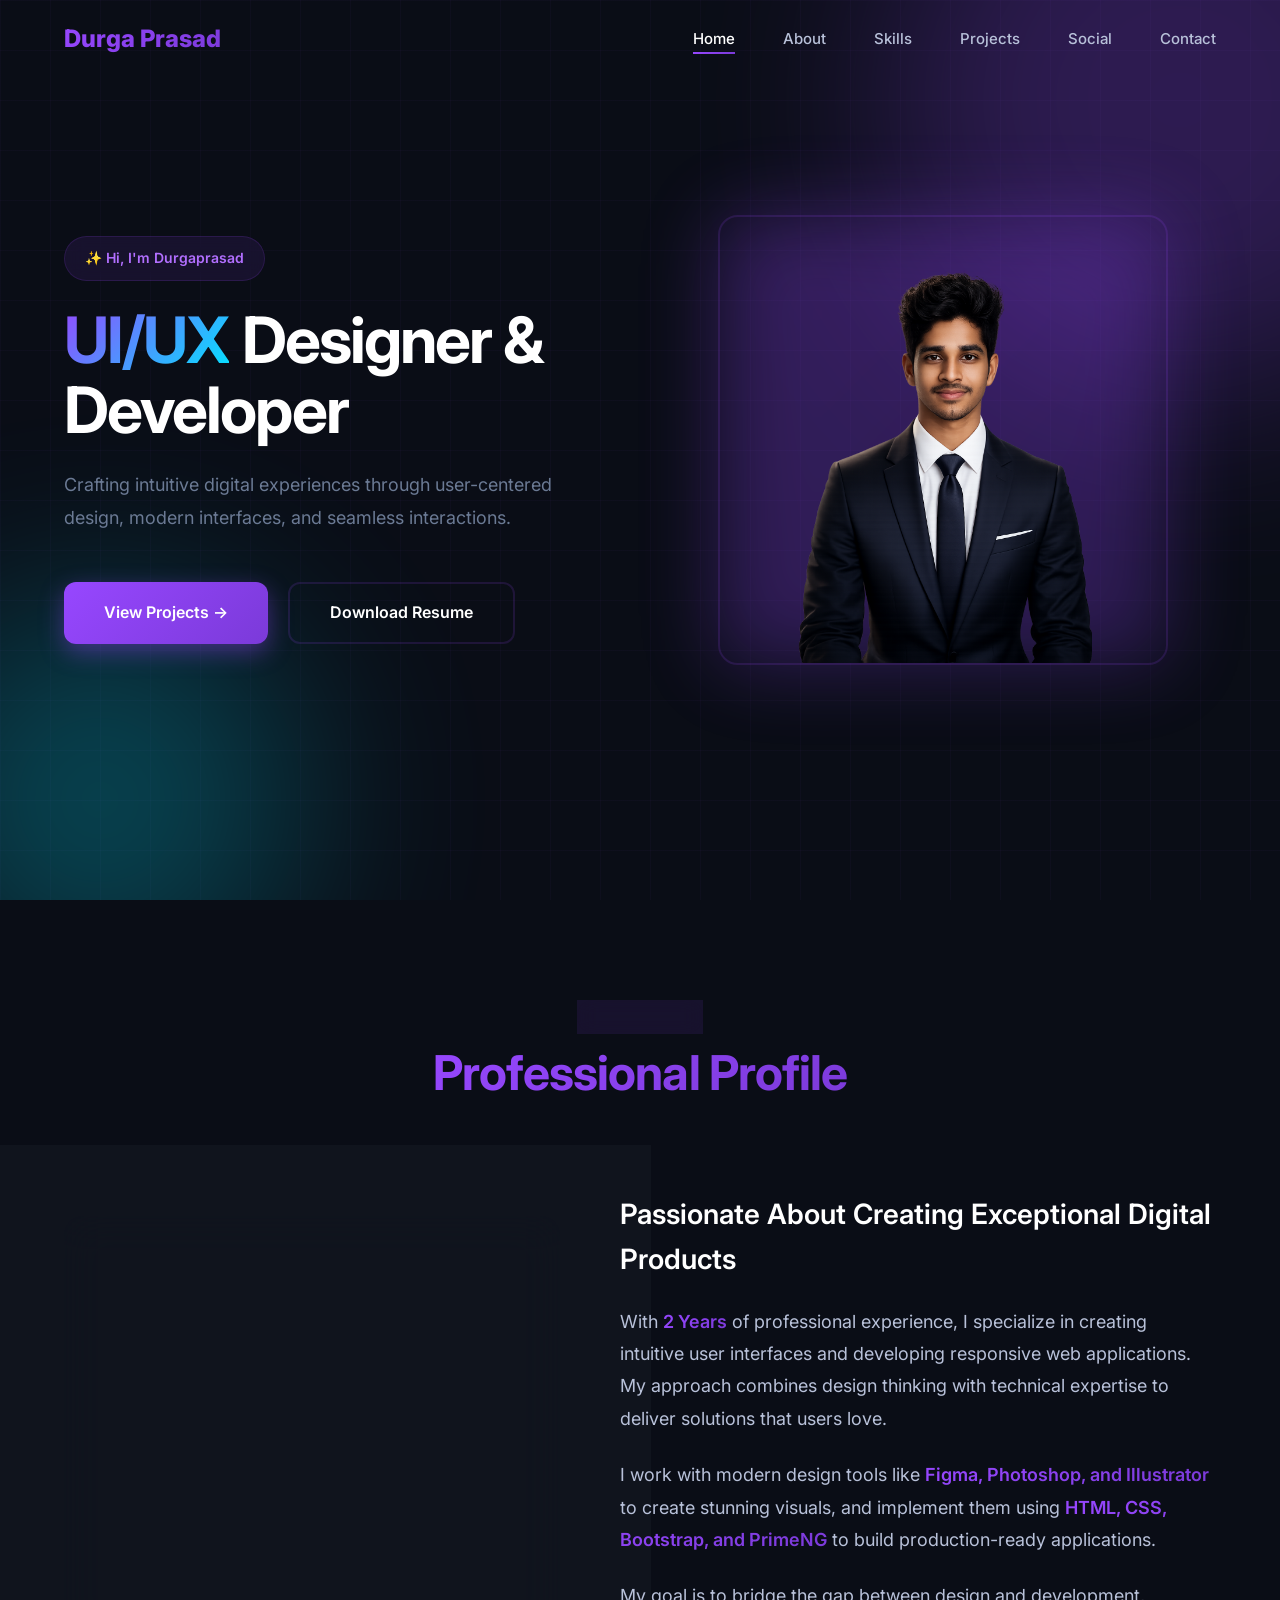
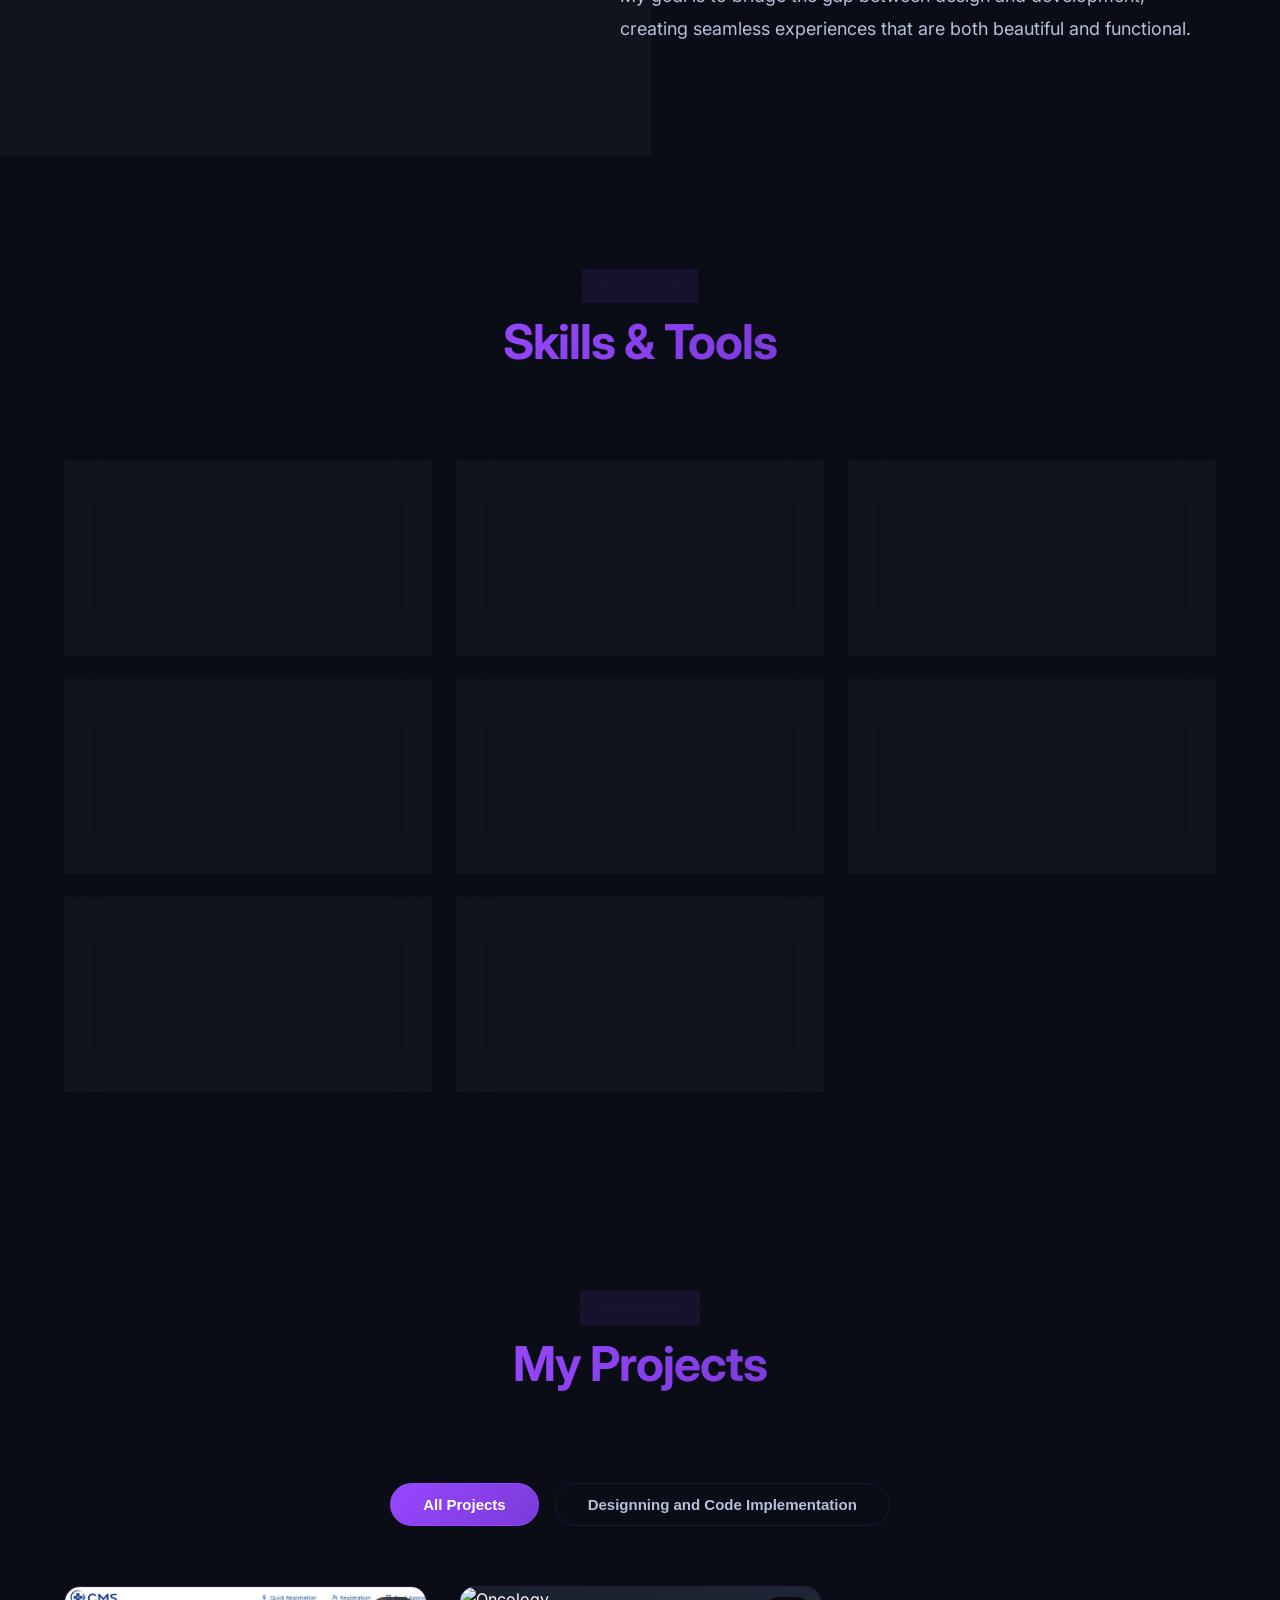
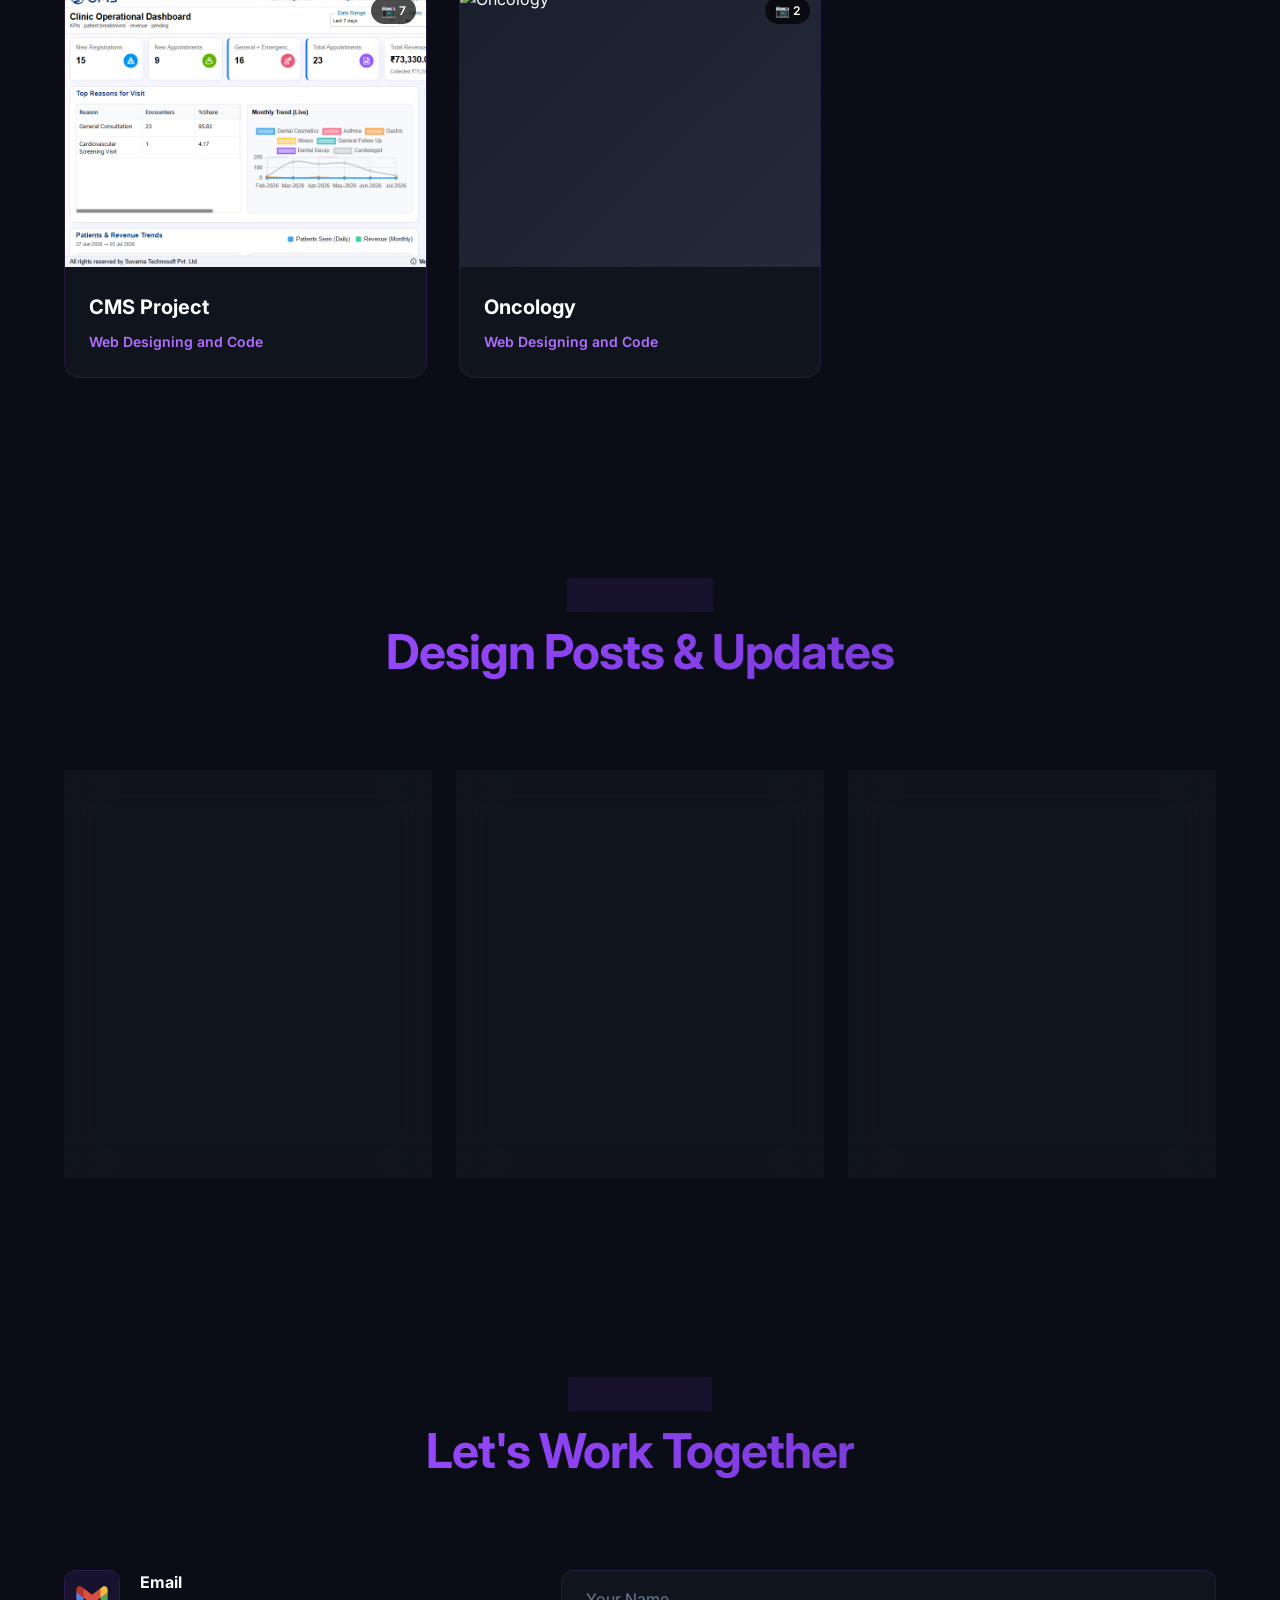
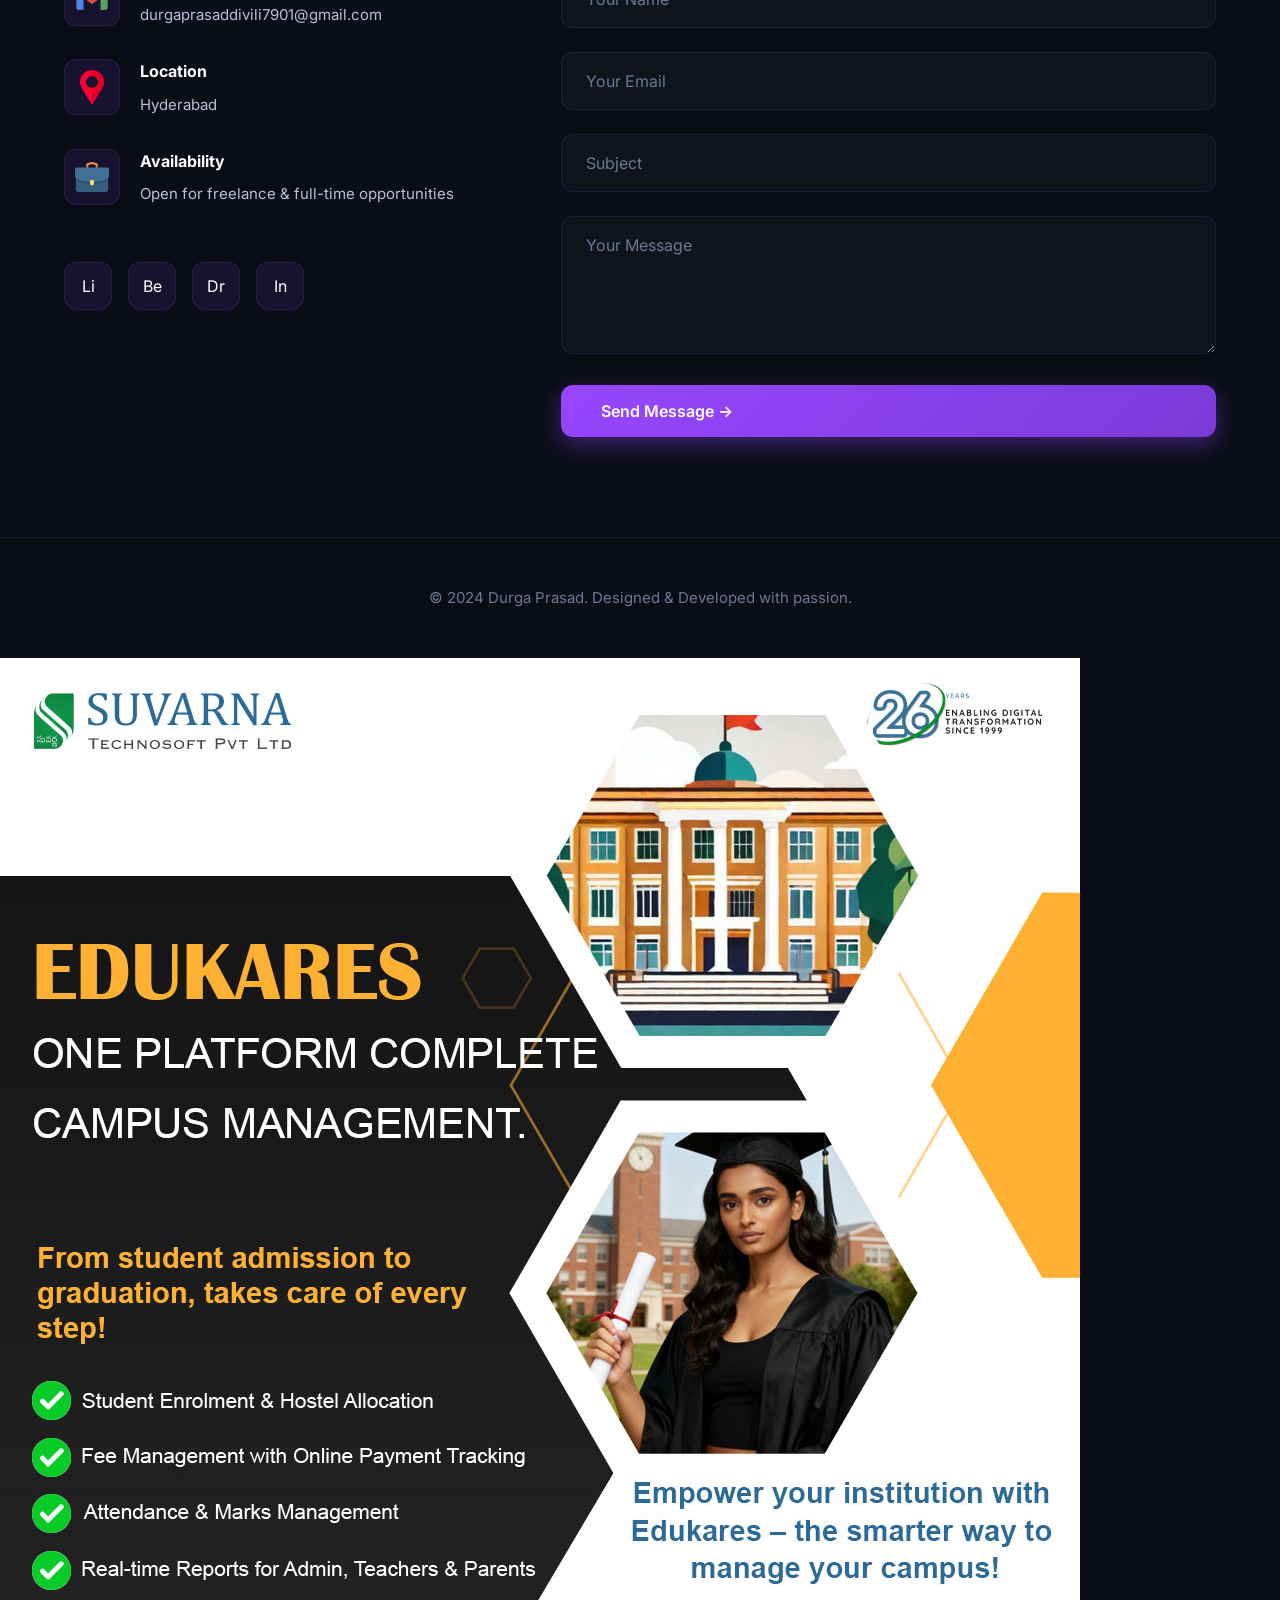
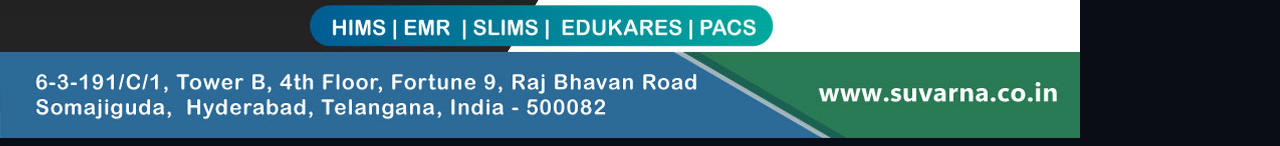
==== commit 506f03b3: "Add files via upload" ====
--- a/index.html
+++ b/index.html
@@ -1505,7 +1505,7 @@
             </div>
         </div>
     </div>
-    <img src="./Assets/Images/New-year-2026.jpg">
+    <img src="./Assets/Images/edukares-one.jpg">
     <script>
         // ============================================
         // PROJECTS DATA — each project can hold MANY images
@@ -1514,7 +1514,7 @@
         const projects = [
             {
                 title: "CMS Project",
-                category: "Designing and Code",
+                category: "Web Designing and Code",
                 filter: "ui",
                 images: [
                     "./Assets/Images/Dashboard.png",
@@ -1528,8 +1528,8 @@
                 description: "Modern dashboard design for e-commerce analytics platform"
             },
             {
-                title: "Healthcare Mobile App",
-                category: "Mobile Design",
+                title: "Oncology",
+                category: "Web Designing and Code",
                 filter: "mobile",
                 images: [
                     "./Assets/Images/Projects/healthcare/1.png",
@@ -1552,44 +1552,40 @@
         const socialPosts = [
             {
                 platform: "Instagram",
-                text: "New Year Creative",
+                text: "New Year Creative 2026",
                 image: "./Assets/Images/New-year-2026.jpg"
             },
             {
-                platform: "Behance",
-                text: "Dashboard redesign case study now live!",
-                image: "https://images.unsplash.com/photo-1551650975-87deedd944c3?w=600&h=600&fit=crop",
-                likes: 2341,
-                comments: 156
-            },
-            {
-                platform: "Dribbble",
-                text: "Exploring gradient color palettes 🌈",
-                image: "https://images.unsplash.com/photo-1558618666-fcd25c85cd64?w=600&h=600&fit=crop",
-                likes: 892,
-                comments: 67
-            },
-            {
-                platform: "LinkedIn",
-                text: "Shared my design process workflow",
-                image: "https://images.unsplash.com/photo-1542744173-8e7e53415bb0?w=600&h=600&fit=crop",
-                likes: 567,
-                comments: 34
+                platform: "Instagram",
+                text: "EMR Product AI Creative",
+                image: "./Assets/Images/ai-in-emr.jpg"
             },
             {
                 platform: "Instagram",
-                text: "Mobile app UI kit now available 📱",
-                image: "https://images.unsplash.com/photo-1512941937669-90a1b58e7e9c?w=600&h=600&fit=crop",
-                likes: 1567,
-                comments: 123
+                text: "Edukare Creative",
+                image: "./Assets/Images/edukares-one.jpg"
             },
-            {
-                platform: "Behance",
-                text: "E-commerce project showcase",
-                image: "https://images.unsplash.com/photo-1563013544-824ae1b704d3?w=600&h=600&fit=crop",
-                likes: 2890,
-                comments: 234
-            }
+            // {
+            //     platform: "LinkedIn",
+            //     text: "Shared my design process workflow",
+            //     image: "https://images.unsplash.com/photo-1542744173-8e7e53415bb0?w=600&h=600&fit=crop",
+            //     likes: 567,
+            //     comments: 34
+            // },
+            // {
+            //     platform: "Instagram",
+            //     text: "Mobile app UI kit now available 📱",
+            //     image: "https://images.unsplash.com/photo-1512941937669-90a1b58e7e9c?w=600&h=600&fit=crop",
+            //     likes: 1567,
+            //     comments: 123
+            // },
+            // {
+            //     platform: "Behance",
+            //     text: "E-commerce project showcase",
+            //     image: "https://images.unsplash.com/photo-1563013544-824ae1b704d3?w=600&h=600&fit=crop",
+            //     likes: 2890,
+            //     comments: 234
+            // }
         ];
 
         // ============================================
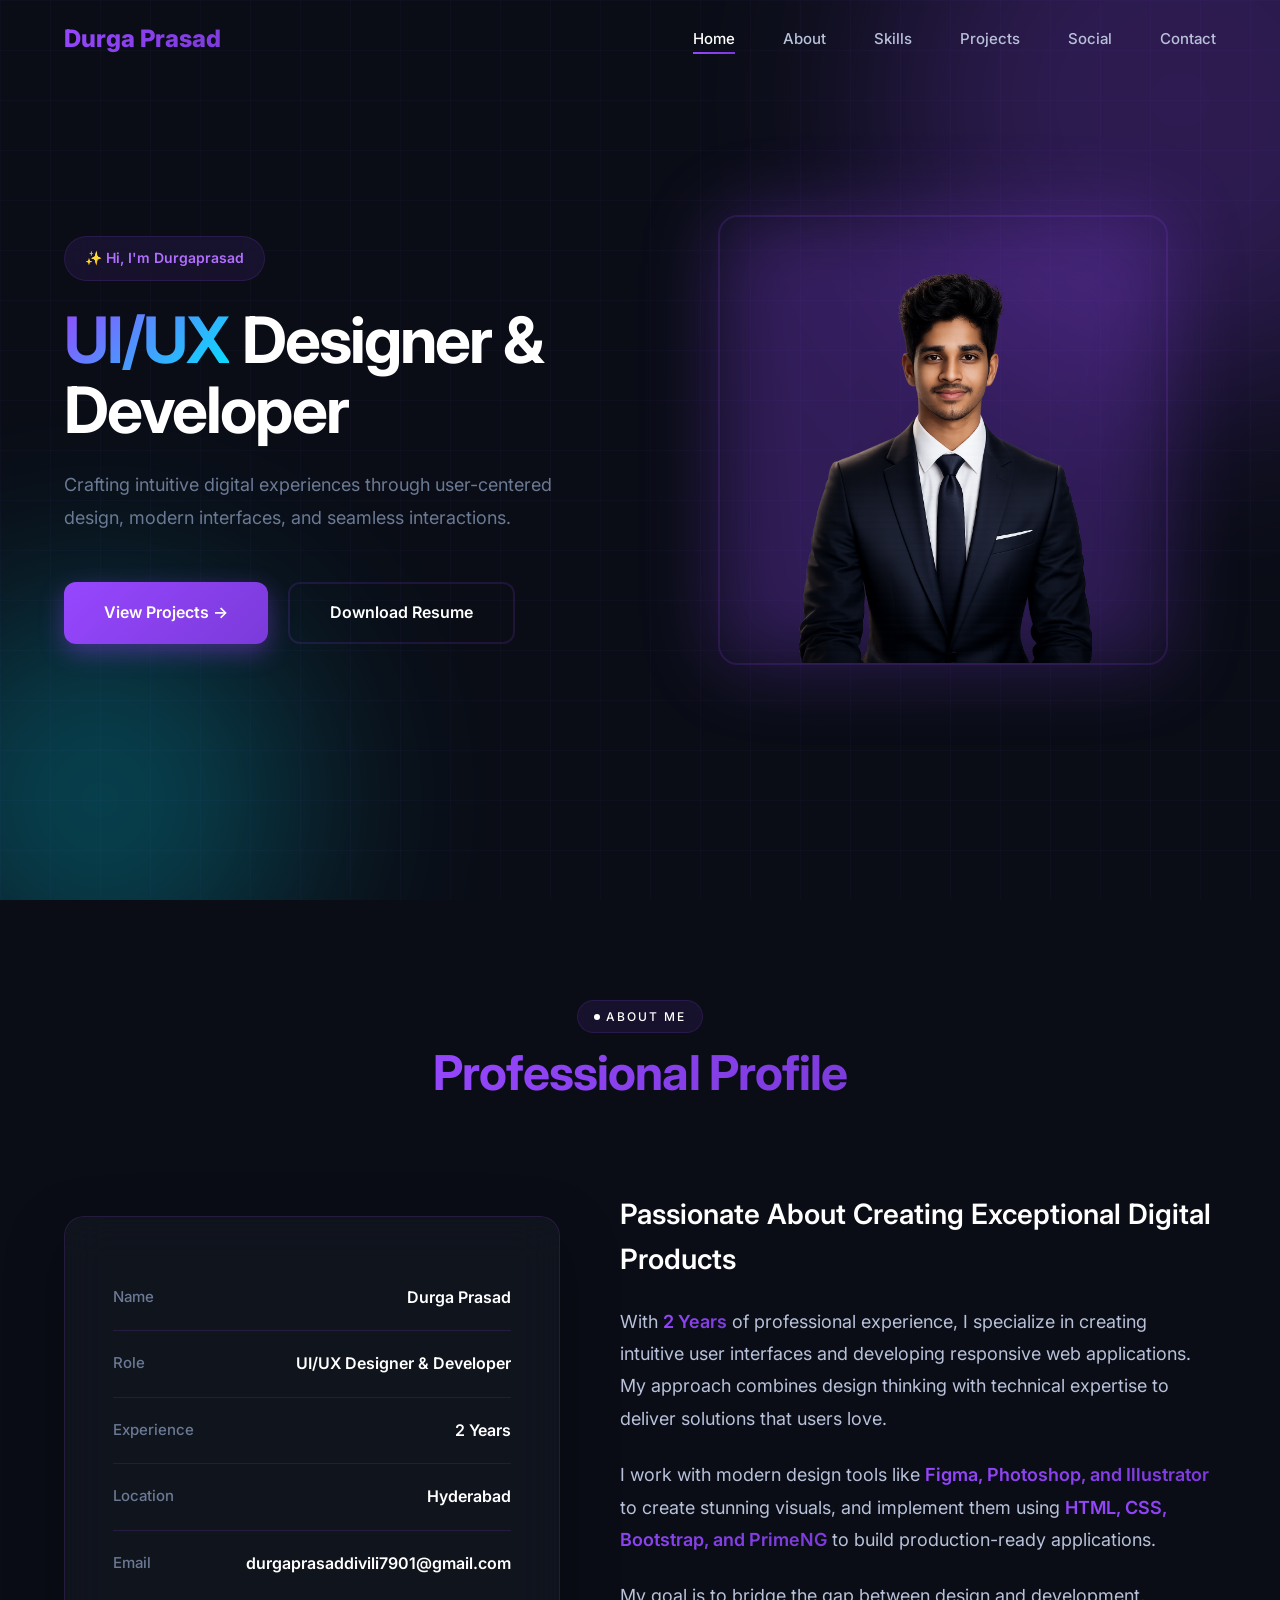
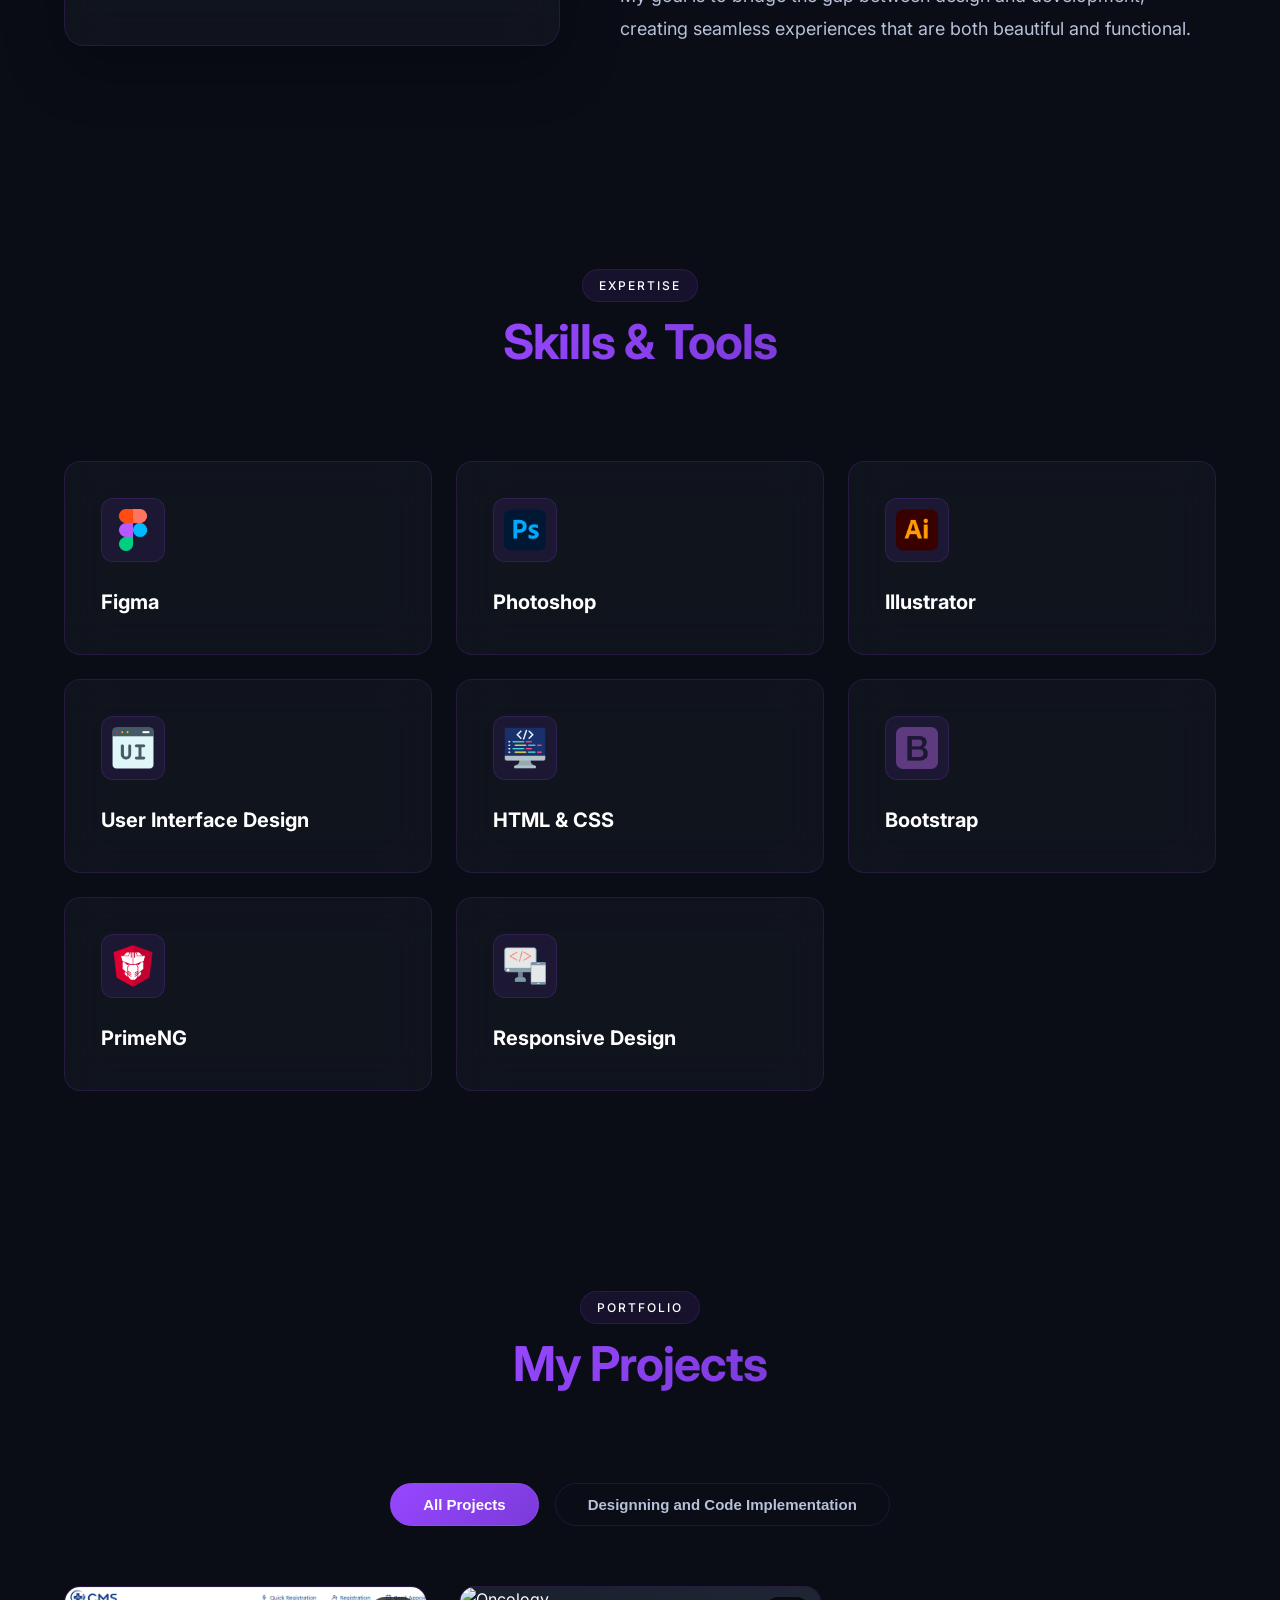
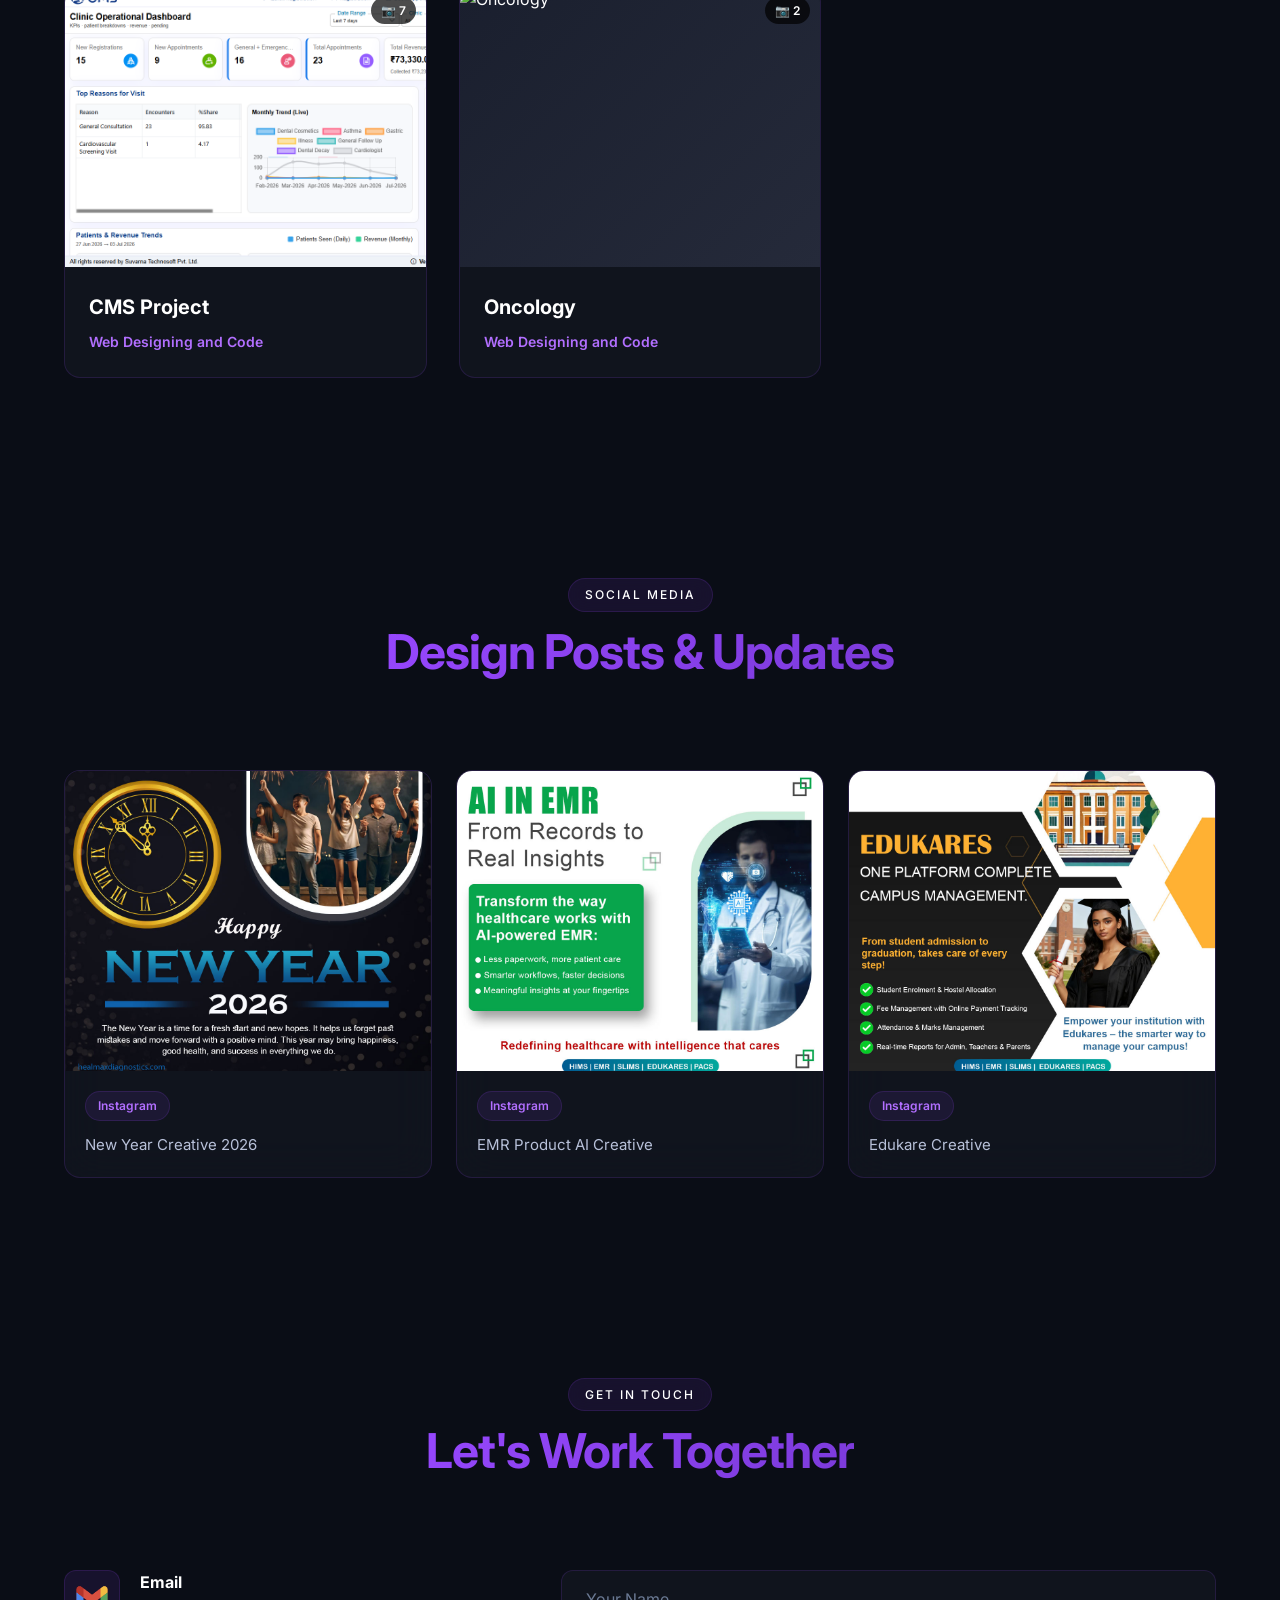
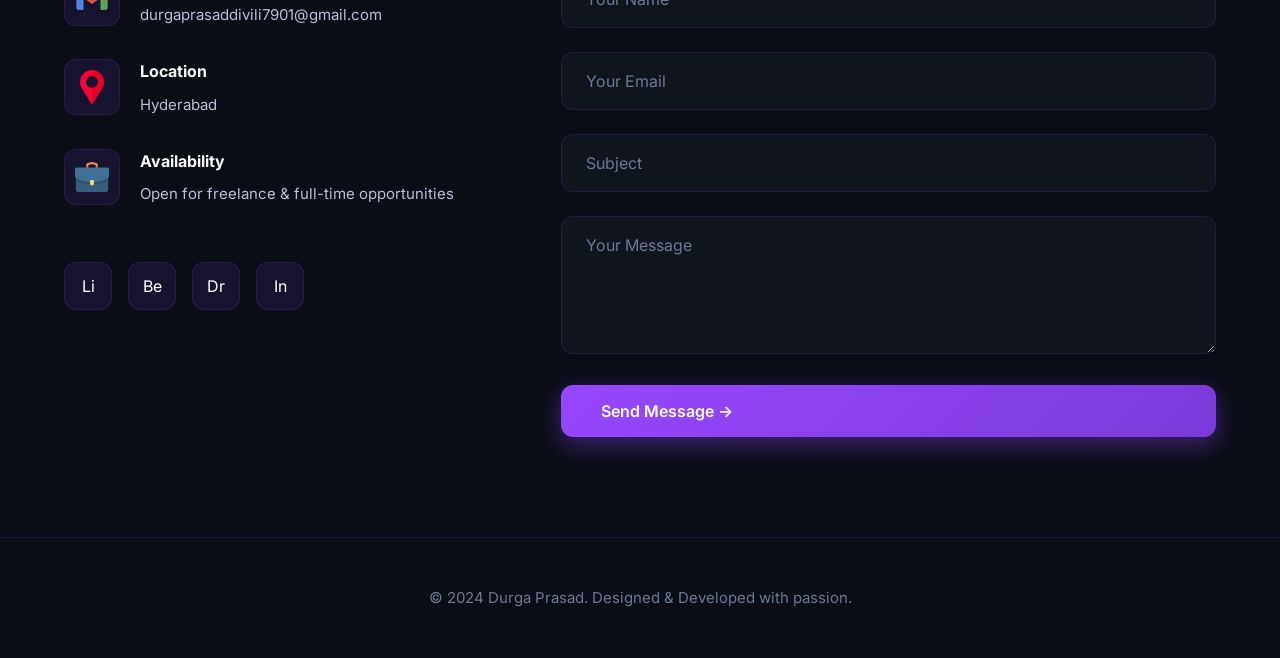
==== commit 12740760: "Add files via upload" ====
--- a/index.html
+++ b/index.html
@@ -1505,7 +1505,7 @@
             </div>
         </div>
     </div>
-    <img src="./Assets/Images/edukares-one.jpg">
+  
     <script>
         // ============================================
         // PROJECTS DATA — each project can hold MANY images
